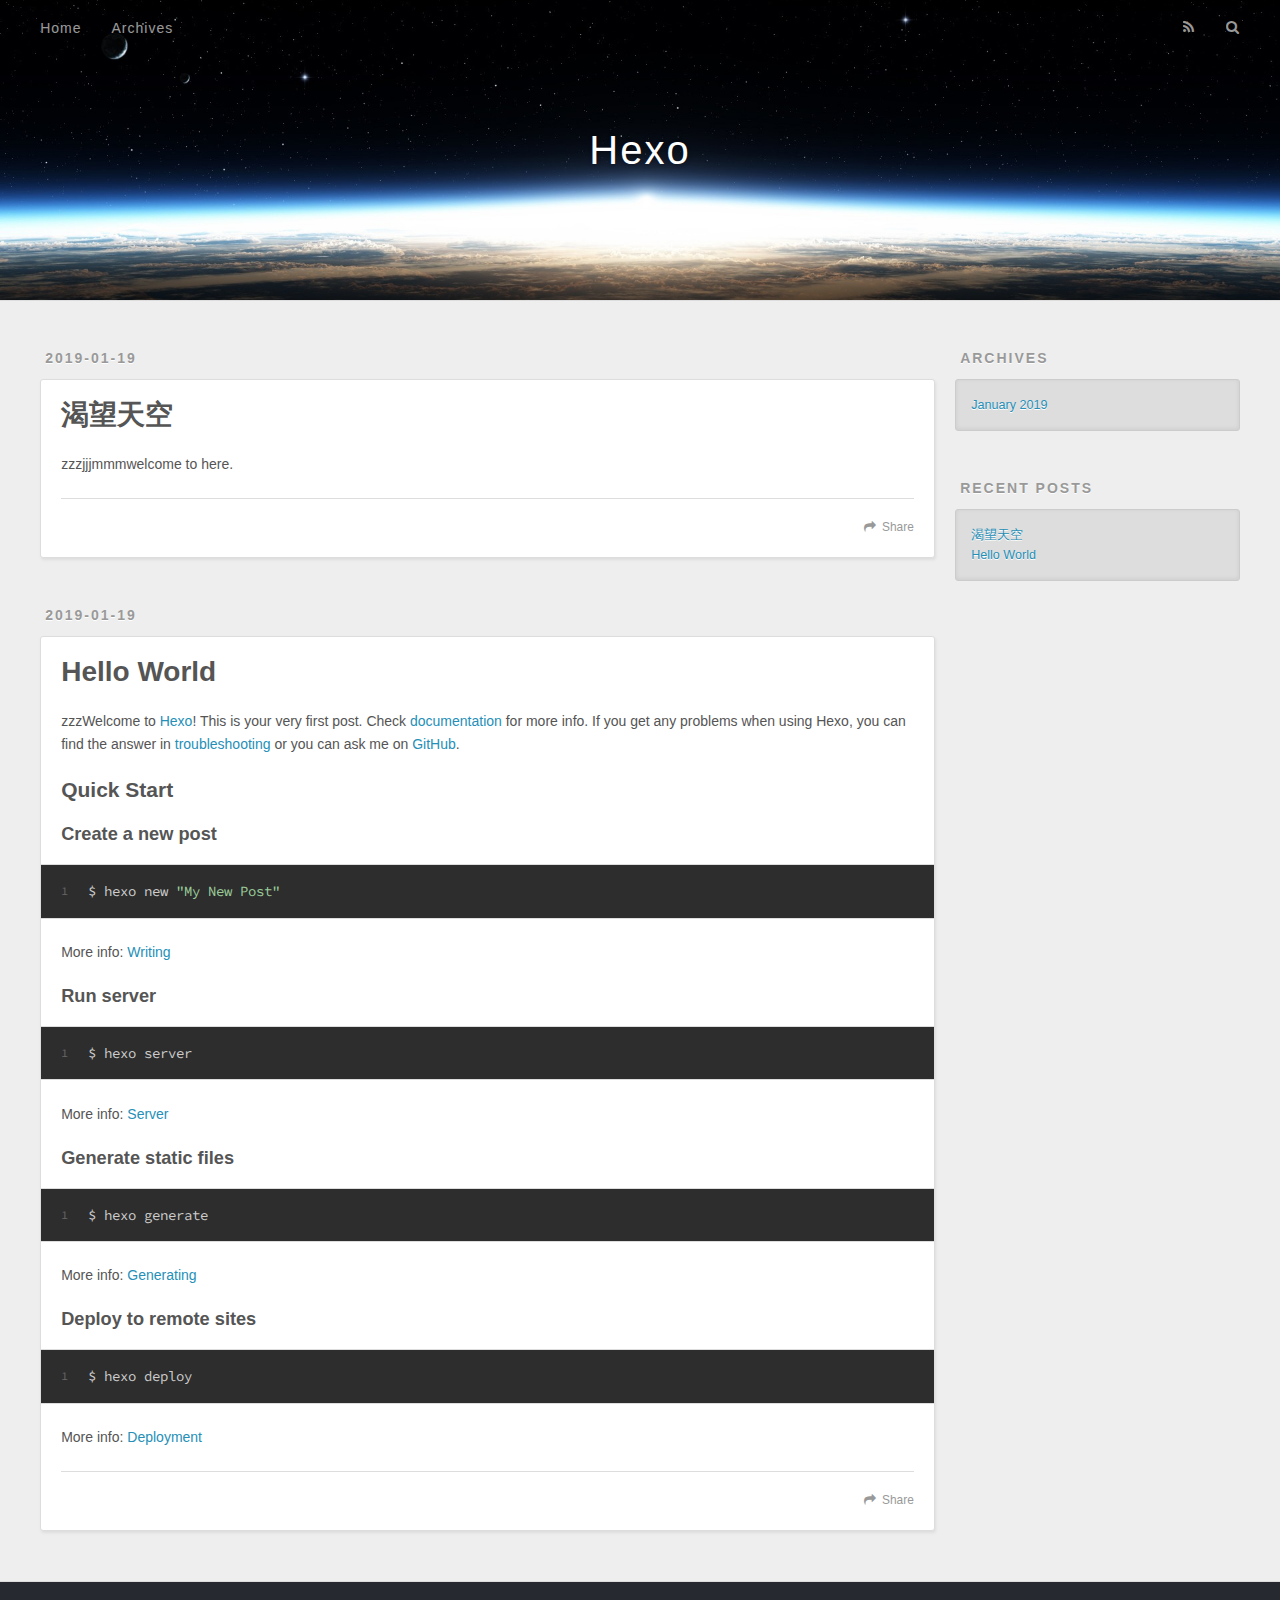
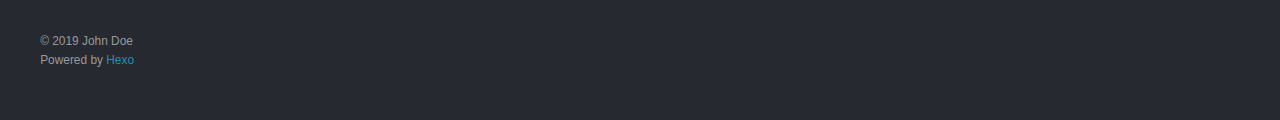
==== index.html @ ca17f0a2 "Site updated: 2019-01-19 22:22:26" ====
<!DOCTYPE html>
<html>
<head><meta name="generator" content="Hexo 3.8.0">
  <meta charset="utf-8">
  

  
  <title>Hexo</title>
  <meta name="viewport" content="width=device-width, initial-scale=1, maximum-scale=1">
  <meta property="og:type" content="website">
<meta property="og:title" content="Hexo">
<meta property="og:url" content="http://yoursite.com/index.html">
<meta property="og:site_name" content="Hexo">
<meta property="og:locale" content="default">
<meta name="twitter:card" content="summary">
<meta name="twitter:title" content="Hexo">
  
    <link rel="alternate" href="/atom.xml" title="Hexo" type="application/atom+xml">
  
  
    <link rel="icon" href="/favicon.png">
  
  
    <link href="//fonts.googleapis.com/css?family=Source+Code+Pro" rel="stylesheet" type="text/css">
  
  <link rel="stylesheet" href="/css/style.css">
</head>
</html>
<body>
  <div id="container">
    <div id="wrap">
      <header id="header">
  <div id="banner"></div>
  <div id="header-outer" class="outer">
    <div id="header-title" class="inner">
      <h1 id="logo-wrap">
        <a href="/" id="logo">Hexo</a>
      </h1>
      
    </div>
    <div id="header-inner" class="inner">
      <nav id="main-nav">
        <a id="main-nav-toggle" class="nav-icon"></a>
        
          <a class="main-nav-link" href="/">Home</a>
        
          <a class="main-nav-link" href="/archives">Archives</a>
        
      </nav>
      <nav id="sub-nav">
        
          <a id="nav-rss-link" class="nav-icon" href="/atom.xml" title="RSS Feed"></a>
        
        <a id="nav-search-btn" class="nav-icon" title="Search"></a>
      </nav>
      <div id="search-form-wrap">
        <form action="//google.com/search" method="get" accept-charset="UTF-8" class="search-form"><input type="search" name="q" class="search-form-input" placeholder="Search"><button type="submit" class="search-form-submit">&#xF002;</button><input type="hidden" name="sitesearch" value="http://yoursite.com"></form>
      </div>
    </div>
  </div>
</header>
      <div class="outer">
        <section id="main">
  
    <article id="post-渴望天空" class="article article-type-post" itemscope="" itemprop="blogPost">
  <div class="article-meta">
    <a href="/2019/01/19/渴望天空/" class="article-date">
  <time datetime="2019-01-19T14:16:10.000Z" itemprop="datePublished">2019-01-19</time>
</a>
    
  </div>
  <div class="article-inner">
    
    
      <header class="article-header">
        
  
    <h1 itemprop="name">
      <a class="article-title" href="/2019/01/19/渴望天空/">渴望天空</a>
    </h1>
  

      </header>
    
    <div class="article-entry" itemprop="articleBody">
      
        <p>zzzjjjmmmwelcome to here.</p>

      
    </div>
    <footer class="article-footer">
      <a data-url="http://yoursite.com/2019/01/19/渴望天空/" data-id="cjr3kb0qp00012sthf6tlkju7" class="article-share-link">Share</a>
      
      
    </footer>
  </div>
  
</article>


  
    <article id="post-hello-world" class="article article-type-post" itemscope="" itemprop="blogPost">
  <div class="article-meta">
    <a href="/2019/01/19/hello-world/" class="article-date">
  <time datetime="2019-01-19T13:23:47.823Z" itemprop="datePublished">2019-01-19</time>
</a>
    
  </div>
  <div class="article-inner">
    
    
      <header class="article-header">
        
  
    <h1 itemprop="name">
      <a class="article-title" href="/2019/01/19/hello-world/">Hello World</a>
    </h1>
  

      </header>
    
    <div class="article-entry" itemprop="articleBody">
      
        <p>zzzWelcome to <a href="https://hexo.io/" target="_blank" rel="noopener">Hexo</a>! This is your very first post. Check <a href="https://hexo.io/docs/" target="_blank" rel="noopener">documentation</a> for more info. If you get any problems when using Hexo, you can find the answer in <a href="https://hexo.io/docs/troubleshooting.html" target="_blank" rel="noopener">troubleshooting</a> or you can ask me on <a href="https://github.com/hexojs/hexo/issues" target="_blank" rel="noopener">GitHub</a>.</p>
<h2 id="Quick-Start"><a href="#Quick-Start" class="headerlink" title="Quick Start"></a>Quick Start</h2><h3 id="Create-a-new-post"><a href="#Create-a-new-post" class="headerlink" title="Create a new post"></a>Create a new post</h3><figure class="highlight bash"><table><tr><td class="gutter"><pre><span class="line">1</span><br></pre></td><td class="code"><pre><span class="line">$ hexo new <span class="string">"My New Post"</span></span><br></pre></td></tr></table></figure>
<p>More info: <a href="https://hexo.io/docs/writing.html" target="_blank" rel="noopener">Writing</a></p>
<h3 id="Run-server"><a href="#Run-server" class="headerlink" title="Run server"></a>Run server</h3><figure class="highlight bash"><table><tr><td class="gutter"><pre><span class="line">1</span><br></pre></td><td class="code"><pre><span class="line">$ hexo server</span><br></pre></td></tr></table></figure>
<p>More info: <a href="https://hexo.io/docs/server.html" target="_blank" rel="noopener">Server</a></p>
<h3 id="Generate-static-files"><a href="#Generate-static-files" class="headerlink" title="Generate static files"></a>Generate static files</h3><figure class="highlight bash"><table><tr><td class="gutter"><pre><span class="line">1</span><br></pre></td><td class="code"><pre><span class="line">$ hexo generate</span><br></pre></td></tr></table></figure>
<p>More info: <a href="https://hexo.io/docs/generating.html" target="_blank" rel="noopener">Generating</a></p>
<h3 id="Deploy-to-remote-sites"><a href="#Deploy-to-remote-sites" class="headerlink" title="Deploy to remote sites"></a>Deploy to remote sites</h3><figure class="highlight bash"><table><tr><td class="gutter"><pre><span class="line">1</span><br></pre></td><td class="code"><pre><span class="line">$ hexo deploy</span><br></pre></td></tr></table></figure>
<p>More info: <a href="https://hexo.io/docs/deployment.html" target="_blank" rel="noopener">Deployment</a></p>

      
    </div>
    <footer class="article-footer">
      <a data-url="http://yoursite.com/2019/01/19/hello-world/" data-id="cjr3kb0qi00002sthybx84xoj" class="article-share-link">Share</a>
      
      
    </footer>
  </div>
  
</article>


  


</section>
        
          <aside id="sidebar">
  
    

  
    

  
    
  
    
  <div class="widget-wrap">
    <h3 class="widget-title">Archives</h3>
    <div class="widget">
      <ul class="archive-list"><li class="archive-list-item"><a class="archive-list-link" href="/archives/2019/01/">January 2019</a></li></ul>
    </div>
  </div>


  
    
  <div class="widget-wrap">
    <h3 class="widget-title">Recent Posts</h3>
    <div class="widget">
      <ul>
        
          <li>
            <a href="/2019/01/19/渴望天空/">渴望天空</a>
          </li>
        
          <li>
            <a href="/2019/01/19/hello-world/">Hello World</a>
          </li>
        
      </ul>
    </div>
  </div>

  
</aside>
        
      </div>
      <footer id="footer">
  
  <div class="outer">
    <div id="footer-info" class="inner">
      &copy; 2019 John Doe<br>
      Powered by <a href="http://hexo.io/" target="_blank">Hexo</a>
    </div>
  </div>
</footer>
    </div>
    <nav id="mobile-nav">
  
    <a href="/" class="mobile-nav-link">Home</a>
  
    <a href="/archives" class="mobile-nav-link">Archives</a>
  
</nav>
    

<script src="//ajax.googleapis.com/ajax/libs/jquery/2.0.3/jquery.min.js"></script>


  <link rel="stylesheet" href="/fancybox/jquery.fancybox.css">
  <script src="/fancybox/jquery.fancybox.pack.js"></script>


<script src="/js/script.js"></script>



  </div>
</body>
</html>
---- css/style.css ----
body {
  width: 100%;
}
body:before,
body:after {
  content: "";
  display: table;
}
body:after {
  clear: both;
}
html,
body,
div,
span,
applet,
object,
iframe,
h1,
h2,
h3,
h4,
h5,
h6,
p,
blockquote,
pre,
a,
abbr,
acronym,
address,
big,
cite,
code,
del,
dfn,
em,
img,
ins,
kbd,
q,
s,
samp,
small,
strike,
strong,
sub,
sup,
tt,
var,
dl,
dt,
dd,
ol,
ul,
li,
fieldset,
form,
label,
legend,
table,
caption,
tbody,
tfoot,
thead,
tr,
th,
td {
  margin: 0;
  padding: 0;
  border: 0;
  outline: 0;
  font-weight: inherit;
  font-style: inherit;
  font-family: inherit;
  font-size: 100%;
  vertical-align: baseline;
}
body {
  line-height: 1;
  color: #000;
  background: #fff;
}
ol,
ul {
  list-style: none;
}
table {
  border-collapse: separate;
  border-spacing: 0;
  vertical-align: middle;
}
caption,
th,
td {
  text-align: left;
  font-weight: normal;
  vertical-align: middle;
}
a img {
  border: none;
}
input,
button {
  margin: 0;
  padding: 0;
}
input::-moz-focus-inner,
button::-moz-focus-inner {
  border: 0;
  padding: 0;
}
@font-face {
  font-family: FontAwesome;
  font-style: normal;
  font-weight: normal;
  src: url("fonts/fontawesome-webfont.eot?v=#4.0.3");
  src: url("fonts/fontawesome-webfont.eot?#iefix&v=#4.0.3") format("embedded-opentype"), url("fonts/fontawesome-webfont.woff?v=#4.0.3") format("woff"), url("fonts/fontawesome-webfont.ttf?v=#4.0.3") format("truetype"), url("fonts/fontawesome-webfont.svg#fontawesomeregular?v=#4.0.3") format("svg");
}
html,
body,
#container {
  height: 100%;
}
body {
  background: #eee;
  font: 14px -apple-system, BlinkMacSystemFont, "Segoe UI", "Roboto", "Oxygen", "Ubuntu", "Cantarell", "Fira Sans", "Droid Sans", "Helvetica Neue", sans-serif;
  -webkit-text-size-adjust: 100%;
}
.outer {
  max-width: 1220px;
  margin: 0 auto;
  padding: 0 20px;
}
.outer:before,
.outer:after {
  content: "";
  display: table;
}
.outer:after {
  clear: both;
}
.inner {
  display: inline;
  float: left;
  width: 98.33333333333333%;
  margin: 0 0.833333333333333%;
}
.left,
.alignleft {
  float: left;
}
.right,
.alignright {
  float: right;
}
.clear {
  clear: both;
}
#container {
  position: relative;
}
.mobile-nav-on {
  overflow: hidden;
}
#wrap {
  height: 100%;
  width: 100%;
  position: absolute;
  top: 0;
  left: 0;
  -webkit-transition: 0.2s ease-out;
  -moz-transition: 0.2s ease-out;
  -ms-transition: 0.2s ease-out;
  transition: 0.2s ease-out;
  z-index: 1;
  background: #eee;
}
.mobile-nav-on #wrap {
  left: 280px;
}
@media screen and (min-width: 768px) {
  #main {
    display: inline;
    float: left;
    width: 73.33333333333333%;
    margin: 0 0.833333333333333%;
  }
}
.article-date,
.article-category-link,
.archive-year,
.widget-title {
  text-decoration: none;
  text-transform: uppercase;
  letter-spacing: 2px;
  color: #999;
  margin-bottom: 1em;
  margin-left: 5px;
  line-height: 1em;
  text-shadow: 0 1px #fff;
  font-weight: bold;
}
.article-inner,
.archive-article-inner {
  background: #fff;
  -webkit-box-shadow: 1px 2px 3px #ddd;
  box-shadow: 1px 2px 3px #ddd;
  border: 1px solid #ddd;
  border-radius: 3px;
}
.article-entry h1,
.widget h1 {
  font-size: 2em;
}
.article-entry h2,
.widget h2 {
  font-size: 1.5em;
}
.article-entry h3,
.widget h3 {
  font-size: 1.3em;
}
.article-entry h4,
.widget h4 {
  font-size: 1.2em;
}
.article-entry h5,
.widget h5 {
  font-size: 1em;
}
.article-entry h6,
.widget h6 {
  font-size: 1em;
  color: #999;
}
.article-entry hr,
.widget hr {
  border: 1px dashed #ddd;
}
.article-entry strong,
.widget strong {
  font-weight: bold;
}
.article-entry em,
.widget em,
.article-entry cite,
.widget cite {
  font-style: italic;
}
.article-entry sup,
.widget sup,
.article-entry sub,
.widget sub {
  font-size: 0.75em;
  line-height: 0;
  position: relative;
  vertical-align: baseline;
}
.article-entry sup,
.widget sup {
  top: -0.5em;
}
.article-entry sub,
.widget sub {
  bottom: -0.2em;
}
.article-entry small,
.widget small {
  font-size: 0.85em;
}
.article-entry acronym,
.widget acronym,
.article-entry abbr,
.widget abbr {
  border-bottom: 1px dotted;
}
.article-entry ul,
.widget ul,
.article-entry ol,
.widget ol,
.article-entry dl,
.widget dl {
  margin: 0 20px;
  line-height: 1.6em;
}
.article-entry ul ul,
.widget ul ul,
.article-entry ol ul,
.widget ol ul,
.article-entry ul ol,
.widget ul ol,
.article-entry ol ol,
.widget ol ol {
  margin-top: 0;
  margin-bottom: 0;
}
.article-entry ul,
.widget ul {
  list-style: disc;
}
.article-entry ol,
.widget ol {
  list-style: decimal;
}
.article-entry dt,
.widget dt {
  font-weight: bold;
}
#header {
  height: 300px;
  position: relative;
  border-bottom: 1px solid #ddd;
}
#header:before,
#header:after {
  content: "";
  position: absolute;
  left: 0;
  right: 0;
  height: 40px;
}
#header:before {
  top: 0;
  background: -webkit-linear-gradient(rgba(0,0,0,0.2), transparent);
  background: -moz-linear-gradient(rgba(0,0,0,0.2), transparent);
  background: -ms-linear-gradient(rgba(0,0,0,0.2), transparent);
  background: linear-gradient(rgba(0,0,0,0.2), transparent);
}
#header:after {
  bottom: 0;
  background: -webkit-linear-gradient(transparent, rgba(0,0,0,0.2));
  background: -moz-linear-gradient(transparent, rgba(0,0,0,0.2));
  background: -ms-linear-gradient(transparent, rgba(0,0,0,0.2));
  background: linear-gradient(transparent, rgba(0,0,0,0.2));
}
#header-outer {
  height: 100%;
  position: relative;
}
#header-inner {
  position: relative;
  overflow: hidden;
}
#banner {
  position: absolute;
  top: 0;
  left: 0;
  width: 100%;
  height: 100%;
  background: url("images/banner.jpg") center #000;
  -webkit-background-size: cover;
  -moz-background-size: cover;
  background-size: cover;
  z-index: -1;
}
#header-title {
  text-align: center;
  height: 40px;
  position: absolute;
  top: 50%;
  left: 0;
  margin-top: -20px;
}
#logo,
#subtitle {
  text-decoration: none;
  color: #fff;
  font-weight: 300;
  text-shadow: 0 1px 4px rgba(0,0,0,0.3);
}
#logo {
  font-size: 40px;
  line-height: 40px;
  letter-spacing: 2px;
}
#subtitle {
  font-size: 16px;
  line-height: 16px;
  letter-spacing: 1px;
}
#subtitle-wrap {
  margin-top: 16px;
}
#main-nav {
  float: left;
  margin-left: -15px;
}
.nav-icon,
.main-nav-link {
  float: left;
  color: #fff;
  opacity: 0.6;
  text-decoration: none;
  text-shadow: 0 1px rgba(0,0,0,0.2);
  -webkit-transition: opacity 0.2s;
  -moz-transition: opacity 0.2s;
  -ms-transition: opacity 0.2s;
  transition: opacity 0.2s;
  display: block;
  padding: 20px 15px;
}
.nav-icon:hover,
.main-nav-link:hover {
  opacity: 1;
}
.nav-icon {
  font-family: FontAwesome;
  text-align: center;
  font-size: 14px;
  width: 14px;
  height: 14px;
  padding: 20px 15px;
  position: relative;
  cursor: pointer;
}
.main-nav-link {
  font-weight: 300;
  letter-spacing: 1px;
}
@media screen and (max-width: 479px) {
  .main-nav-link {
    display: none;
  }
}
#main-nav-toggle {
  display: none;
}
#main-nav-toggle:before {
  content: "\f0c9";
}
@media screen and (max-width: 479px) {
  #main-nav-toggle {
    display: block;
  }
}
#sub-nav {
  float: right;
  margin-right: -15px;
}
#nav-rss-link:before {
  content: "\f09e";
}
#nav-search-btn:before {
  content: "\f002";
}
#search-form-wrap {
  position: absolute;
  top: 15px;
  width: 150px;
  height: 30px;
  right: -150px;
  opacity: 0;
  -webkit-transition: 0.2s ease-out;
  -moz-transition: 0.2s ease-out;
  -ms-transition: 0.2s ease-out;
  transition: 0.2s ease-out;
}
#search-form-wrap.on {
  opacity: 1;
  right: 0;
}
@media screen and (max-width: 479px) {
  #search-form-wrap {
    width: 100%;
    right: -100%;
  }
}
.search-form {
  position: absolute;
  top: 0;
  left: 0;
  right: 0;
  background: #fff;
  padding: 5px 15px;
  border-radius: 15px;
  -webkit-box-shadow: 0 0 10px rgba(0,0,0,0.3);
  box-shadow: 0 0 10px rgba(0,0,0,0.3);
}
.search-form-input {
  border: none;
  background: none;
  color: #555;
  width: 100%;
  font: 13px -apple-system, BlinkMacSystemFont, "Segoe UI", "Roboto", "Oxygen", "Ubuntu", "Cantarell", "Fira Sans", "Droid Sans", "Helvetica Neue", sans-serif;
  outline: none;
}
.search-form-input::-webkit-search-results-decoration,
.search-form-input::-webkit-search-cancel-button {
  -webkit-appearance: none;
}
.search-form-submit {
  position: absolute;
  top: 50%;
  right: 10px;
  margin-top: -7px;
  font: 13px FontAwesome;
  border: none;
  background: none;
  color: #bbb;
  cursor: pointer;
}
.search-form-submit:hover,
.search-form-submit:focus {
  color: #777;
}
.article {
  margin: 50px 0;
}
.article-inner {
  overflow: hidden;
}
.article-meta:before,
.article-meta:after {
  content: "";
  display: table;
}
.article-meta:after {
  clear: both;
}
.article-date {
  float: left;
}
.article-category {
  float: left;
  line-height: 1em;
  color: #ccc;
  text-shadow: 0 1px #fff;
  margin-left: 8px;
}
.article-category:before {
  content: "\2022";
}
.article-category-link {
  margin: 0 12px 1em;
}
.article-header {
  padding: 20px 20px 0;
}
.article-title {
  text-decoration: none;
  font-size: 2em;
  font-weight: bold;
  color: #555;
  line-height: 1.1em;
  -webkit-transition: color 0.2s;
  -moz-transition: color 0.2s;
  -ms-transition: color 0.2s;
  transition: color 0.2s;
}
a.article-title:hover {
  color: #258fb8;
}
.article-entry {
  color: #555;
  padding: 0 20px;
}
.article-entry:before,
.article-entry:after {
  content: "";
  display: table;
}
.article-entry:after {
  clear: both;
}
.article-entry p,
.article-entry table {
  line-height: 1.6em;
  margin: 1.6em 0;
}
.article-entry h1,
.article-entry h2,
.article-entry h3,
.article-entry h4,
.article-entry h5,
.article-entry h6 {
  font-weight: bold;
}
.article-entry h1,
.article-entry h2,
.article-entry h3,
.article-entry h4,
.article-entry h5,
.article-entry h6 {
  line-height: 1.1em;
  margin: 1.1em 0;
}
.article-entry a {
  color: #258fb8;
  text-decoration: none;
}
.article-entry a:hover {
  text-decoration: underline;
}
.article-entry ul,
.article-entry ol,
.article-entry dl {
  margin-top: 1.6em;
  margin-bottom: 1.6em;
}
.article-entry img,
.article-entry video {
  max-width: 100%;
  height: auto;
  display: block;
  margin: auto;
}
.article-entry iframe {
  border: none;
}
.article-entry table {
  width: 100%;
  border-collapse: collapse;
  border-spacing: 0;
}
.article-entry th {
  font-weight: bold;
  border-bottom: 3px solid #ddd;
  padding-bottom: 0.5em;
}
.article-entry td {
  border-bottom: 1px solid #ddd;
  padding: 10px 0;
}
.article-entry blockquote {
  font-family: Georgia, "Times New Roman", serif;
  font-size: 1.4em;
  margin: 1.6em 20px;
  text-align: center;
}
.article-entry blockquote footer {
  font-size: 14px;
  margin: 1.6em 0;
  font-family: -apple-system, BlinkMacSystemFont, "Segoe UI", "Roboto", "Oxygen", "Ubuntu", "Cantarell", "Fira Sans", "Droid Sans", "Helvetica Neue", sans-serif;
}
.article-entry blockquote footer cite:before {
  content: "—";
  padding: 0 0.5em;
}
.article-entry .pullquote {
  text-align: left;
  width: 45%;
  margin: 0;
}
.article-entry .pullquote.left {
  margin-left: 0.5em;
  margin-right: 1em;
}
.article-entry .pullquote.right {
  margin-right: 0.5em;
  margin-left: 1em;
}
.article-entry .caption {
  color: #999;
  display: block;
  font-size: 0.9em;
  margin-top: 0.5em;
  position: relative;
  text-align: center;
}
.article-entry .video-container {
  position: relative;
  padding-top: 56.25%;
  height: 0;
  overflow: hidden;
}
.article-entry .video-container iframe,
.article-entry .video-container object,
.article-entry .video-container embed {
  position: absolute;
  top: 0;
  left: 0;
  width: 100%;
  height: 100%;
  margin-top: 0;
}
.article-more-link a {
  display: inline-block;
  line-height: 1em;
  padding: 6px 15px;
  border-radius: 15px;
  background: #eee;
  color: #999;
  text-shadow: 0 1px #fff;
  text-decoration: none;
}
.article-more-link a:hover {
  background: #258fb8;
  color: #fff;
  text-decoration: none;
  text-shadow: 0 1px #1e7293;
}
.article-footer {
  font-size: 0.85em;
  line-height: 1.6em;
  border-top: 1px solid #ddd;
  padding-top: 1.6em;
  margin: 0 20px 20px;
}
.article-footer:before,
.article-footer:after {
  content: "";
  display: table;
}
.article-footer:after {
  clear: both;
}
.article-footer a {
  color: #999;
  text-decoration: none;
}
.article-footer a:hover {
  color: #555;
}
.article-tag-list-item {
  float: left;
  margin-right: 10px;
}
.article-tag-list-link:before {
  content: "#";
}
.article-comment-link {
  float: right;
}
.article-comment-link:before {
  content: "\f075";
  font-family: FontAwesome;
  padding-right: 8px;
}
.article-share-link {
  cursor: pointer;
  float: right;
  margin-left: 20px;
}
.article-share-link:before {
  content: "\f064";
  font-family: FontAwesome;
  padding-right: 6px;
}
#article-nav {
  position: relative;
}
#article-nav:before,
#article-nav:after {
  content: "";
  display: table;
}
#article-nav:after {
  clear: both;
}
@media screen and (min-width: 768px) {
  #article-nav {
    margin: 50px 0;
  }
  #article-nav:before {
    width: 8px;
    height: 8px;
    position: absolute;
    top: 50%;
    left: 50%;
    margin-top: -4px;
    margin-left: -4px;
    content: "";
    border-radius: 50%;
    background: #ddd;
    -webkit-box-shadow: 0 1px 2px #fff;
    box-shadow: 0 1px 2px #fff;
  }
}
.article-nav-link-wrap {
  text-decoration: none;
  text-shadow: 0 1px #fff;
  color: #999;
  -webkit-box-sizing: border-box;
  -moz-box-sizing: border-box;
  box-sizing: border-box;
  margin-top: 50px;
  text-align: center;
  display: block;
}
.article-nav-link-wrap:hover {
  color: #555;
}
@media screen and (min-width: 768px) {
  .article-nav-link-wrap {
    width: 50%;
    margin-top: 0;
  }
}
@media screen and (min-width: 768px) {
  #article-nav-newer {
    float: left;
    text-align: right;
    padding-right: 20px;
  }
}
@media screen and (min-width: 768px) {
  #article-nav-older {
    float: right;
    text-align: left;
    padding-left: 20px;
  }
}
.article-nav-caption {
  text-transform: uppercase;
  letter-spacing: 2px;
  color: #ddd;
  line-height: 1em;
  font-weight: bold;
}
#article-nav-newer .article-nav-caption {
  margin-right: -2px;
}
.article-nav-title {
  font-size: 0.85em;
  line-height: 1.6em;
  margin-top: 0.5em;
}
.article-share-box {
  position: absolute;
  display: none;
  background: #fff;
  -webkit-box-shadow: 1px 2px 10px rgba(0,0,0,0.2);
  box-shadow: 1px 2px 10px rgba(0,0,0,0.2);
  border-radius: 3px;
  margin-left: -145px;
  overflow: hidden;
  z-index: 1;
}
.article-share-box.on {
  display: block;
}
.article-share-input {
  width: 100%;
  background: none;
  -webkit-box-sizing: border-box;
  -moz-box-sizing: border-box;
  box-sizing: border-box;
  font: 14px -apple-system, BlinkMacSystemFont, "Segoe UI", "Roboto", "Oxygen", "Ubuntu", "Cantarell", "Fira Sans", "Droid Sans", "Helvetica Neue", sans-serif;
  padding: 0 15px;
  color: #555;
  outline: none;
  border: 1px solid #ddd;
  border-radius: 3px 3px 0 0;
  height: 36px;
  line-height: 36px;
}
.article-share-links {
  background: #eee;
}
.article-share-links:before,
.article-share-links:after {
  content: "";
  display: table;
}
.article-share-links:after {
  clear: both;
}
.article-share-twitter,
.article-share-facebook,
.article-share-pinterest,
.article-share-google {
  width: 50px;
  height: 36px;
  display: block;
  float: left;
  position: relative;
  color: #999;
  text-shadow: 0 1px #fff;
}
.article-share-twitter:before,
.article-share-facebook:before,
.article-share-pinterest:before,
.article-share-google:before {
  font-size: 20px;
  font-family: FontAwesome;
  width: 20px;
  height: 20px;
  position: absolute;
  top: 50%;
  left: 50%;
  margin-top: -10px;
  margin-left: -10px;
  text-align: center;
}
.article-share-twitter:hover,
.article-share-facebook:hover,
.article-share-pinterest:hover,
.article-share-google:hover {
  color: #fff;
}
.article-share-twitter:before {
  content: "\f099";
}
.article-share-twitter:hover {
  background: #00aced;
  text-shadow: 0 1px #008abe;
}
.article-share-facebook:before {
  content: "\f09a";
}
.article-share-facebook:hover {
  background: #3b5998;
  text-shadow: 0 1px #2f477a;
}
.article-share-pinterest:before {
  content: "\f0d2";
}
.article-share-pinterest:hover {
  background: #cb2027;
  text-shadow: 0 1px #a21a1f;
}
.article-share-google:before {
  content: "\f0d5";
}
.article-share-google:hover {
  background: #dd4b39;
  text-shadow: 0 1px #be3221;
}
.article-gallery {
  background: #000;
  position: relative;
}
.article-gallery-photos {
  position: relative;
  overflow: hidden;
}
.article-gallery-img {
  display: none;
  max-width: 100%;
}
.article-gallery-img:first-child {
  display: block;
}
.article-gallery-img.loaded {
  position: absolute;
  display: block;
}
.article-gallery-img img {
  display: block;
  max-width: 100%;
  margin: 0 auto;
}
#comments {
  background: #fff;
  -webkit-box-shadow: 1px 2px 3px #ddd;
  box-shadow: 1px 2px 3px #ddd;
  padding: 20px;
  border: 1px solid #ddd;
  border-radius: 3px;
  margin: 50px 0;
}
#comments a {
  color: #258fb8;
}
.archives-wrap {
  margin: 50px 0;
}
.archives:before,
.archives:after {
  content: "";
  display: table;
}
.archives:after {
  clear: both;
}
.archive-year-wrap {
  margin-bottom: 1em;
}
.archives {
  -webkit-column-gap: 10px;
  -moz-column-gap: 10px;
  column-gap: 10px;
}
@media screen and (min-width: 480px) and (max-width: 767px) {
  .archives {
    -webkit-column-count: 2;
    -moz-column-count: 2;
    column-count: 2;
  }
}
@media screen and (min-width: 768px) {
  .archives {
    -webkit-column-count: 3;
    -moz-column-count: 3;
    column-count: 3;
  }
}
.archive-article {
  -webkit-column-break-inside: avoid;
  page-break-inside: avoid;
  overflow: hidden;
  break-inside: avoid-column;
}
.archive-article-inner {
  padding: 10px;
  margin-bottom: 15px;
}
.archive-article-title {
  text-decoration: none;
  font-weight: bold;
  color: #555;
  -webkit-transition: color 0.2s;
  -moz-transition: color 0.2s;
  -ms-transition: color 0.2s;
  transition: color 0.2s;
  line-height: 1.6em;
}
.archive-article-title:hover {
  color: #258fb8;
}
.archive-article-footer {
  margin-top: 1em;
}
.archive-article-date {
  color: #999;
  text-decoration: none;
  font-size: 0.85em;
  line-height: 1em;
  margin-bottom: 0.5em;
  display: block;
}
#page-nav {
  margin: 50px auto;
  background: #fff;
  -webkit-box-shadow: 1px 2px 3px #ddd;
  box-shadow: 1px 2px 3px #ddd;
  border: 1px solid #ddd;
  border-radius: 3px;
  text-align: center;
  color: #999;
  overflow: hidden;
}
#page-nav:before,
#page-nav:after {
  content: "";
  display: table;
}
#page-nav:after {
  clear: both;
}
#page-nav a,
#page-nav span {
  padding: 10px 20px;
  line-height: 1;
  height: 2ex;
}
#page-nav a {
  color: #999;
  text-decoration: none;
}
#page-nav a:hover {
  background: #999;
  color: #fff;
}
#page-nav .prev {
  float: left;
}
#page-nav .next {
  float: right;
}
#page-nav .page-number {
  display: inline-block;
}
@media screen and (max-width: 479px) {
  #page-nav .page-number {
    display: none;
  }
}
#page-nav .current {
  color: #555;
  font-weight: bold;
}
#page-nav .space {
  color: #ddd;
}
#footer {
  background: #262a30;
  padding: 50px 0;
  border-top: 1px solid #ddd;
  color: #999;
}
#footer a {
  color: #258fb8;
  text-decoration: none;
}
#footer a:hover {
  text-decoration: underline;
}
#footer-info {
  line-height: 1.6em;
  font-size: 0.85em;
}
.article-entry pre,
.article-entry .highlight {
  background: #2d2d2d;
  margin: 0 -20px;
  padding: 15px 20px;
  border-style: solid;
  border-color: #ddd;
  border-width: 1px 0;
  overflow: auto;
  color: #ccc;
  line-height: 22.400000000000002px;
}
.article-entry .highlight .gutter pre,
.article-entry .gist .gist-file .gist-data .line-numbers {
  color: #666;
  font-size: 0.85em;
}
.article-entry pre,
.article-entry code {
  font-family: "Source Code Pro", Consolas, Monaco, Menlo, Consolas, monospace;
}
.article-entry code {
  background: #eee;
  text-shadow: 0 1px #fff;
  padding: 0 0.3em;
}
.article-entry pre code {
  background: none;
  text-shadow: none;
  padding: 0;
}
.article-entry .highlight pre {
  border: none;
  margin: 0;
  padding: 0;
}
.article-entry .highlight table {
  margin: 0;
  width: auto;
}
.article-entry .highlight td {
  border: none;
  padding: 0;
}
.article-entry .highlight figcaption {
  font-size: 0.85em;
  color: #999;
  line-height: 1em;
  margin-bottom: 1em;
}
.article-entry .highlight figcaption:before,
.article-entry .highlight figcaption:after {
  content: "";
  display: table;
}
.article-entry .highlight figcaption:after {
  clear: both;
}
.article-entry .highlight figcaption a {
  float: right;
}
.article-entry .highlight .gutter pre {
  text-align: right;
  padding-right: 20px;
}
.article-entry .highlight .line {
  height: 22.400000000000002px;
}
.article-entry .highlight .line.marked {
  background: #515151;
}
.article-entry .gist {
  margin: 0 -20px;
  border-style: solid;
  border-color: #ddd;
  border-width: 1px 0;
  background: #2d2d2d;
  padding: 15px 20px 15px 0;
}
.article-entry .gist .gist-file {
  border: none;
  font-family: "Source Code Pro", Consolas, Monaco, Menlo, Consolas, monospace;
  margin: 0;
}
.article-entry .gist .gist-file .gist-data {
  background: none;
  border: none;
}
.article-entry .gist .gist-file .gist-data .line-numbers {
  background: none;
  border: none;
  padding: 0 20px 0 0;
}
.article-entry .gist .gist-file .gist-data .line-data {
  padding: 0 !important;
}
.article-entry .gist .gist-file .highlight {
  margin: 0;
  padding: 0;
  border: none;
}
.article-entry .gist .gist-file .gist-meta {
  background: #2d2d2d;
  color: #999;
  font: 0.85em -apple-system, BlinkMacSystemFont, "Segoe UI", "Roboto", "Oxygen", "Ubuntu", "Cantarell", "Fira Sans", "Droid Sans", "Helvetica Neue", sans-serif;
  text-shadow: 0 0;
  padding: 0;
  margin-top: 1em;
  margin-left: 20px;
}
.article-entry .gist .gist-file .gist-meta a {
  color: #258fb8;
  font-weight: normal;
}
.article-entry .gist .gist-file .gist-meta a:hover {
  text-decoration: underline;
}
pre .comment,
pre .title {
  color: #999;
}
pre .variable,
pre .attribute,
pre .tag,
pre .regexp,
pre .ruby .constant,
pre .xml .tag .title,
pre .xml .pi,
pre .xml .doctype,
pre .html .doctype,
pre .css .id,
pre .css .class,
pre .css .pseudo {
  color: #f2777a;
}
pre .number,
pre .preprocessor,
pre .built_in,
pre .literal,
pre .params,
pre .constant {
  color: #f99157;
}
pre .class,
pre .ruby .class .title,
pre .css .rules .attribute {
  color: #9c9;
}
pre .string,
pre .value,
pre .inheritance,
pre .header,
pre .ruby .symbol,
pre .xml .cdata {
  color: #9c9;
}
pre .css .hexcolor {
  color: #6cc;
}
pre .function,
pre .python .decorator,
pre .python .title,
pre .ruby .function .title,
pre .ruby .title .keyword,
pre .perl .sub,
pre .javascript .title,
pre .coffeescript .title {
  color: #69c;
}
pre .keyword,
pre .javascript .function {
  color: #c9c;
}
@media screen and (max-width: 479px) {
  #mobile-nav {
    position: absolute;
    top: 0;
    left: 0;
    width: 280px;
    height: 100%;
    background: #191919;
    border-right: 1px solid #fff;
  }
}
@media screen and (max-width: 479px) {
  .mobile-nav-link {
    display: block;
    color: #999;
    text-decoration: none;
    padding: 15px 20px;
    font-weight: bold;
  }
  .mobile-nav-link:hover {
    color: #fff;
  }
}
@media screen and (min-width: 768px) {
  #sidebar {
    display: inline;
    float: left;
    width: 23.333333333333332%;
    margin: 0 0.833333333333333%;
  }
}
.widget-wrap {
  margin: 50px 0;
}
.widget {
  color: #777;
  text-shadow: 0 1px #fff;
  background: #ddd;
  -webkit-box-shadow: 0 -1px 4px #ccc inset;
  box-shadow: 0 -1px 4px #ccc inset;
  border: 1px solid #ccc;
  padding: 15px;
  border-radius: 3px;
}
.widget a {
  color: #258fb8;
  text-decoration: none;
}
.widget a:hover {
  text-decoration: underline;
}
.widget ul ul,
.widget ol ul,
.widget dl ul,
.widget ul ol,
.widget ol ol,
.widget dl ol,
.widget ul dl,
.widget ol dl,
.widget dl dl {
  margin-left: 15px;
  list-style: disc;
}
.widget {
  line-height: 1.6em;
  word-wrap: break-word;
  font-size: 0.9em;
}
.widget ul,
.widget ol {
  list-style: none;
  margin: 0;
}
.widget ul ul,
.widget ol ul,
.widget ul ol,
.widget ol ol {
  margin: 0 20px;
}
.widget ul ul,
.widget ol ul {
  list-style: disc;
}
.widget ul ol,
.widget ol ol {
  list-style: decimal;
}
.category-list-count,
.tag-list-count,
.archive-list-count {
  padding-left: 5px;
  color: #999;
  font-size: 0.85em;
}
.category-list-count:before,
.tag-list-count:before,
.archive-list-count:before {
  content: "(";
}
.category-list-count:after,
.tag-list-count:after,
.archive-list-count:after {
  content: ")";
}
.tagcloud a {
  margin-right: 5px;
  display: inline-block;
}
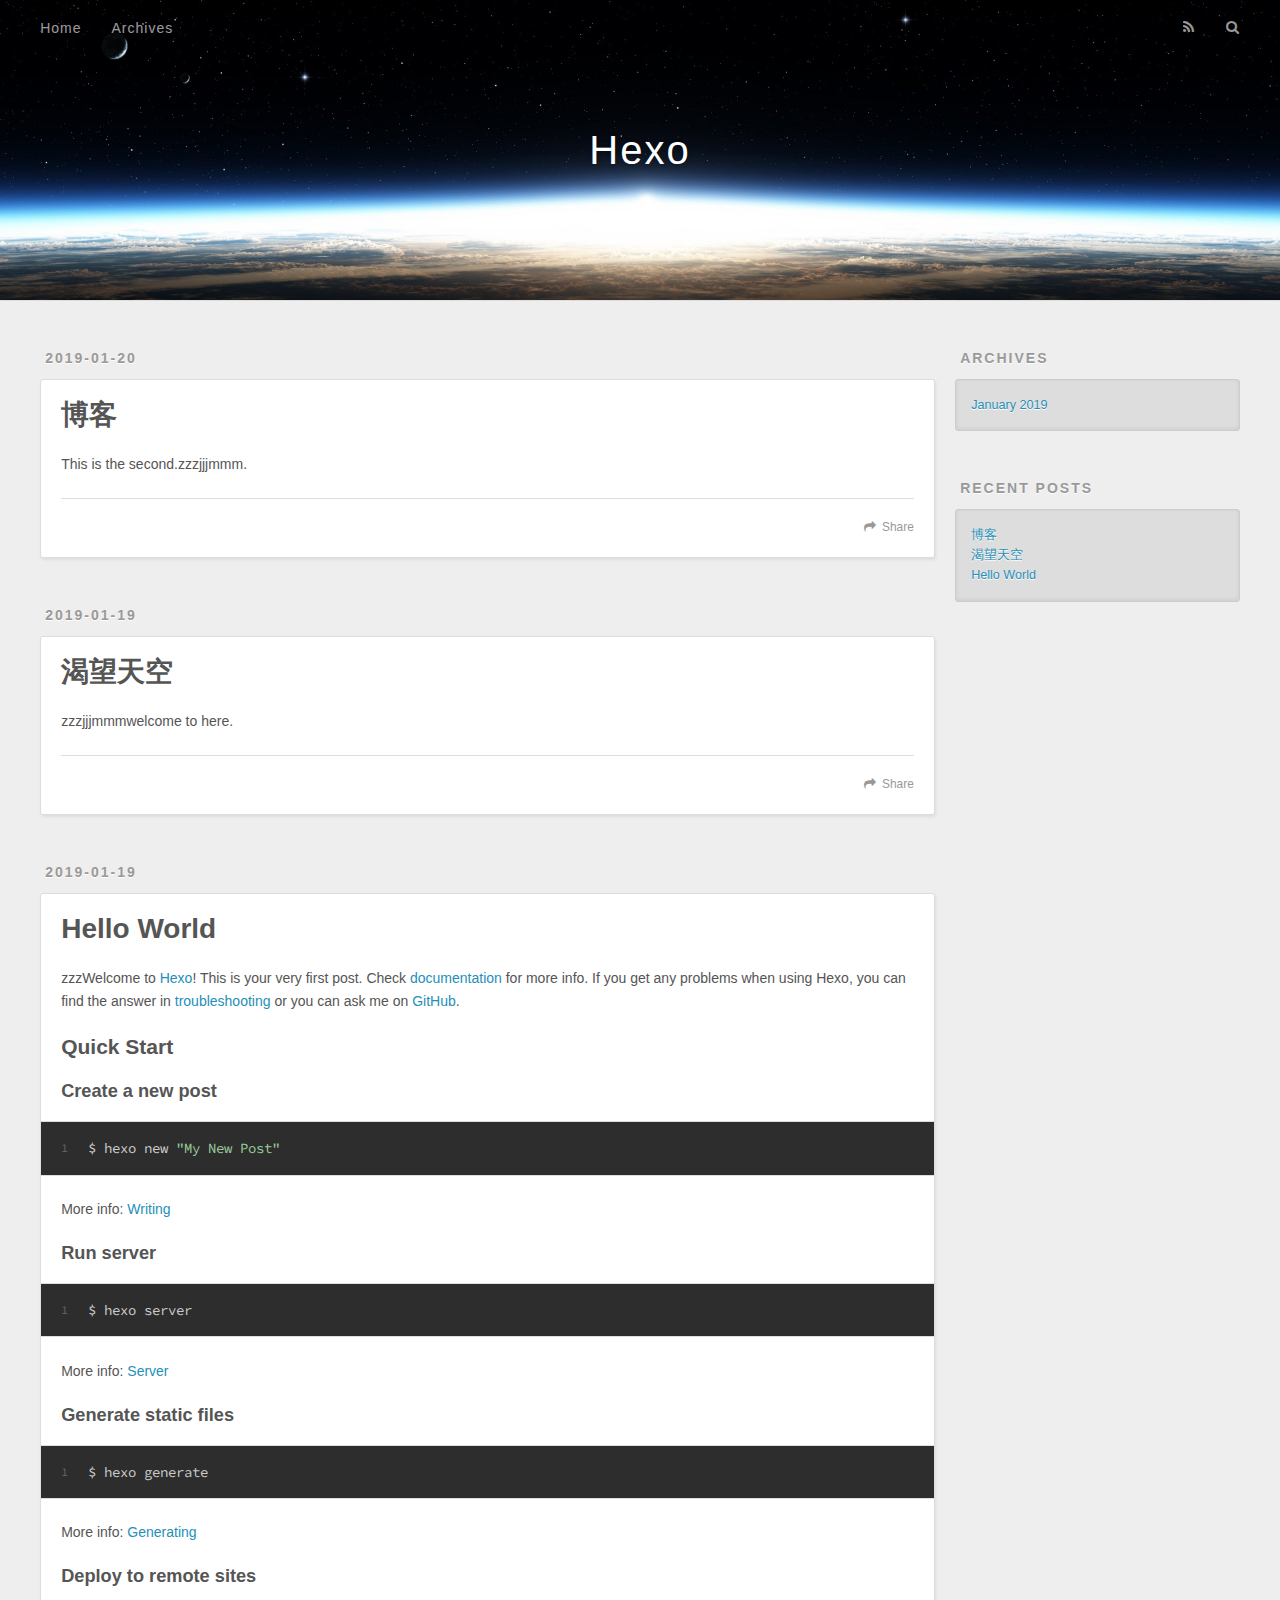
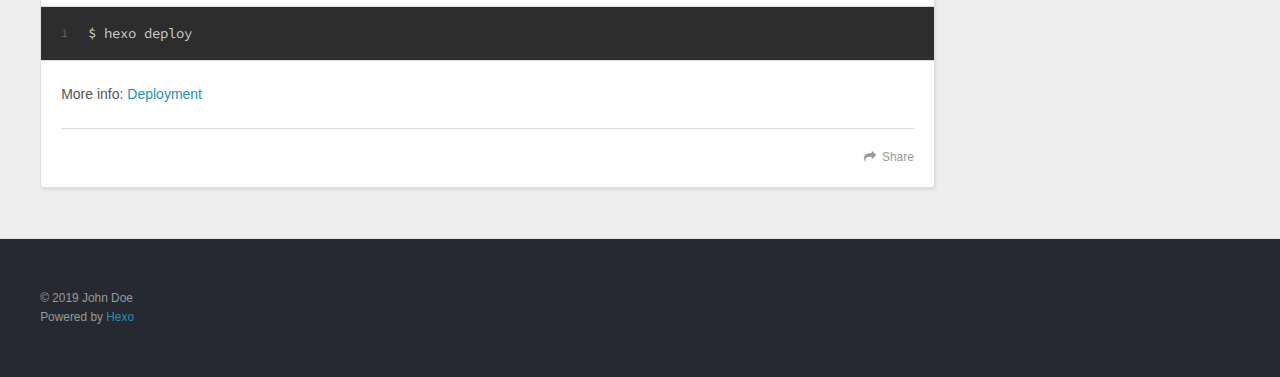
==== commit d57298c3: "Site updated: 2019-01-20 09:19:55" ====
--- a/index.html
+++ b/index.html
@@ -62,6 +62,43 @@
       <div class="outer">
         <section id="main">
   
+    <article id="post-博客" class="article article-type-post" itemscope="" itemprop="blogPost">
+  <div class="article-meta">
+    <a href="/2019/01/20/博客/" class="article-date">
+  <time datetime="2019-01-20T01:18:09.000Z" itemprop="datePublished">2019-01-20</time>
+</a>
+    
+  </div>
+  <div class="article-inner">
+    
+    
+      <header class="article-header">
+        
+  
+    <h1 itemprop="name">
+      <a class="article-title" href="/2019/01/20/博客/">博客</a>
+    </h1>
+  
+
+      </header>
+    
+    <div class="article-entry" itemprop="articleBody">
+      
+        <p>This is the second.zzzjjjmmm.</p>
+
+      
+    </div>
+    <footer class="article-footer">
+      <a data-url="http://yoursite.com/2019/01/20/博客/" data-id="cjr47sjhk0001h8th7o79op91" class="article-share-link">Share</a>
+      
+      
+    </footer>
+  </div>
+  
+</article>
+
+
+  
     <article id="post-渴望天空" class="article article-type-post" itemscope="" itemprop="blogPost">
   <div class="article-meta">
     <a href="/2019/01/19/渴望天空/" class="article-date">
@@ -89,7 +126,7 @@
       
     </div>
     <footer class="article-footer">
-      <a data-url="http://yoursite.com/2019/01/19/渴望天空/" data-id="cjr3kb0qp00012sthf6tlkju7" class="article-share-link">Share</a>
+      <a data-url="http://yoursite.com/2019/01/19/渴望天空/" data-id="cjr47sjhs0002h8tht3stdg8c" class="article-share-link">Share</a>
       
       
     </footer>
@@ -134,7 +171,7 @@
       
     </div>
     <footer class="article-footer">
-      <a data-url="http://yoursite.com/2019/01/19/hello-world/" data-id="cjr3kb0qi00002sthybx84xoj" class="article-share-link">Share</a>
+      <a data-url="http://yoursite.com/2019/01/19/hello-world/" data-id="cjr47sjhe0000h8thd3lnbg06" class="article-share-link">Share</a>
       
       
     </footer>
@@ -175,6 +212,10 @@
       <ul>
         
           <li>
+            <a href="/2019/01/20/博客/">博客</a>
+          </li>
+        
+          <li>
             <a href="/2019/01/19/渴望天空/">渴望天空</a>
           </li>
         
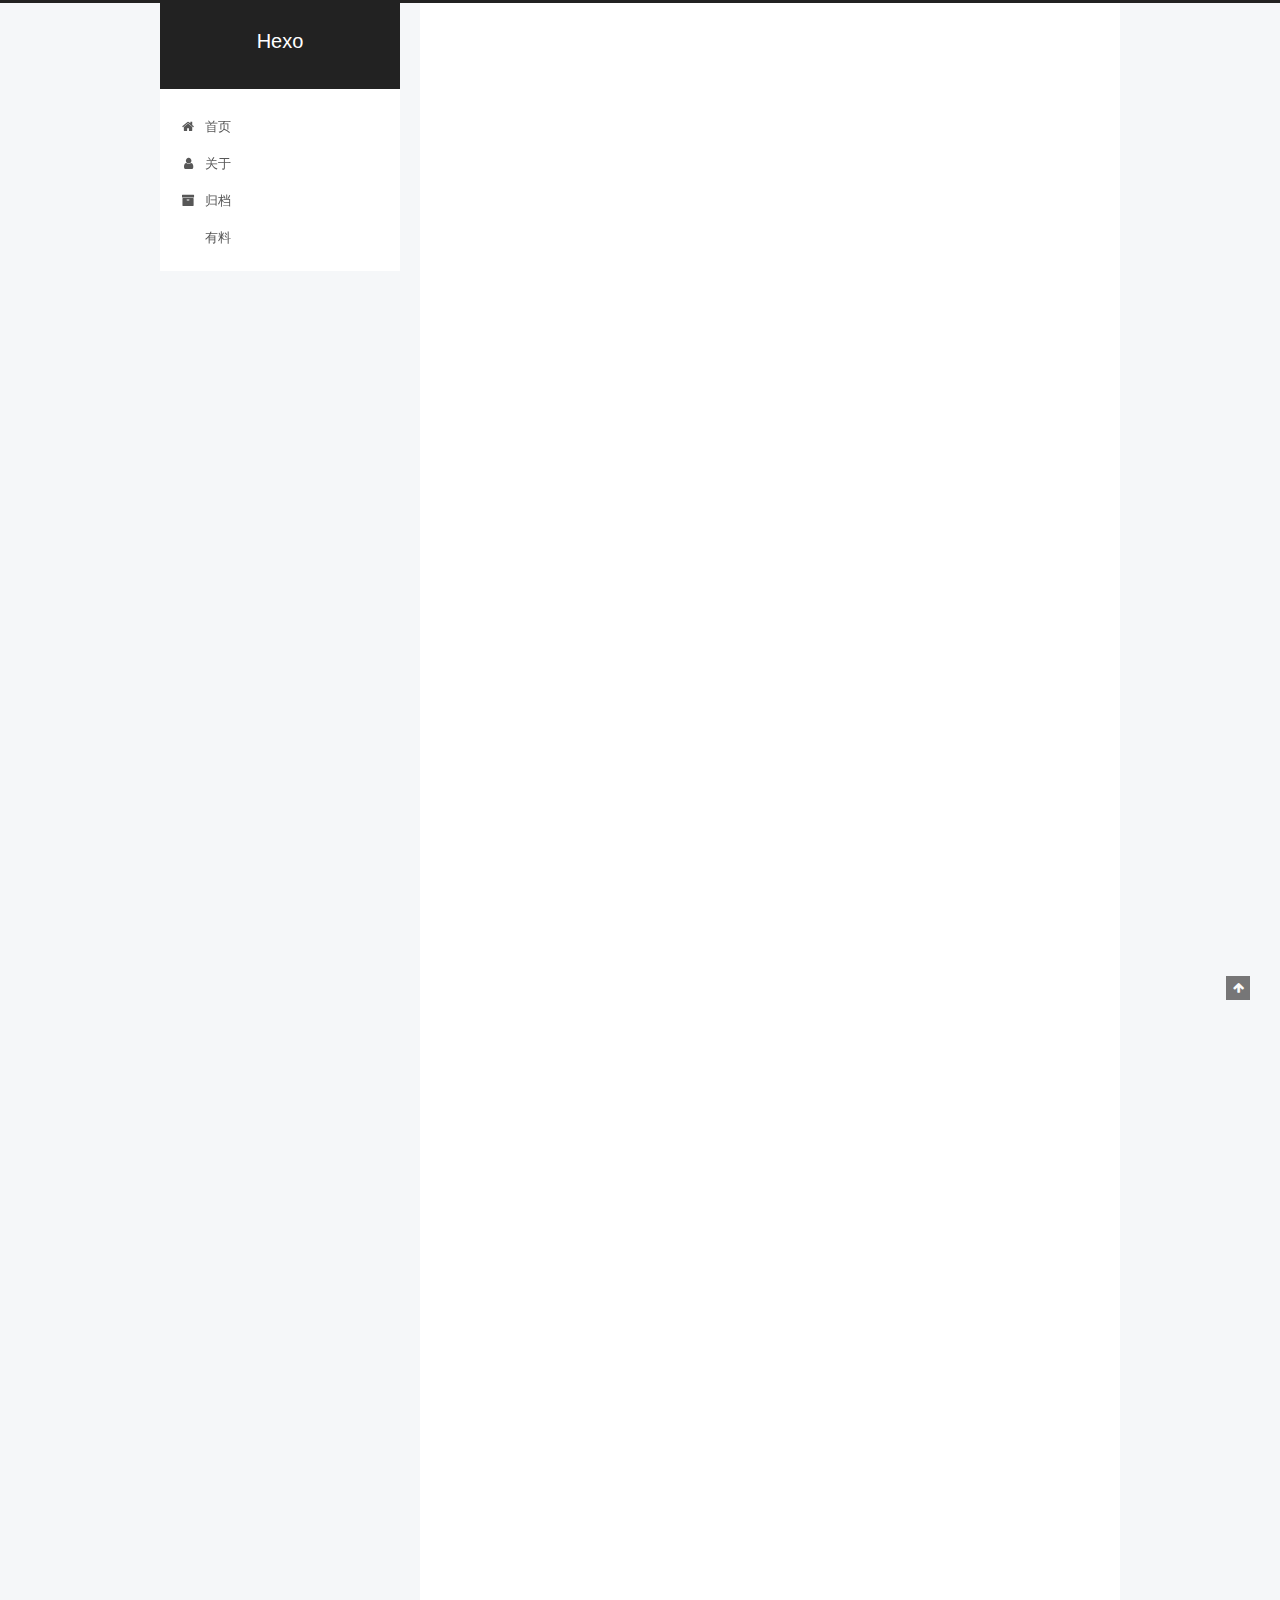
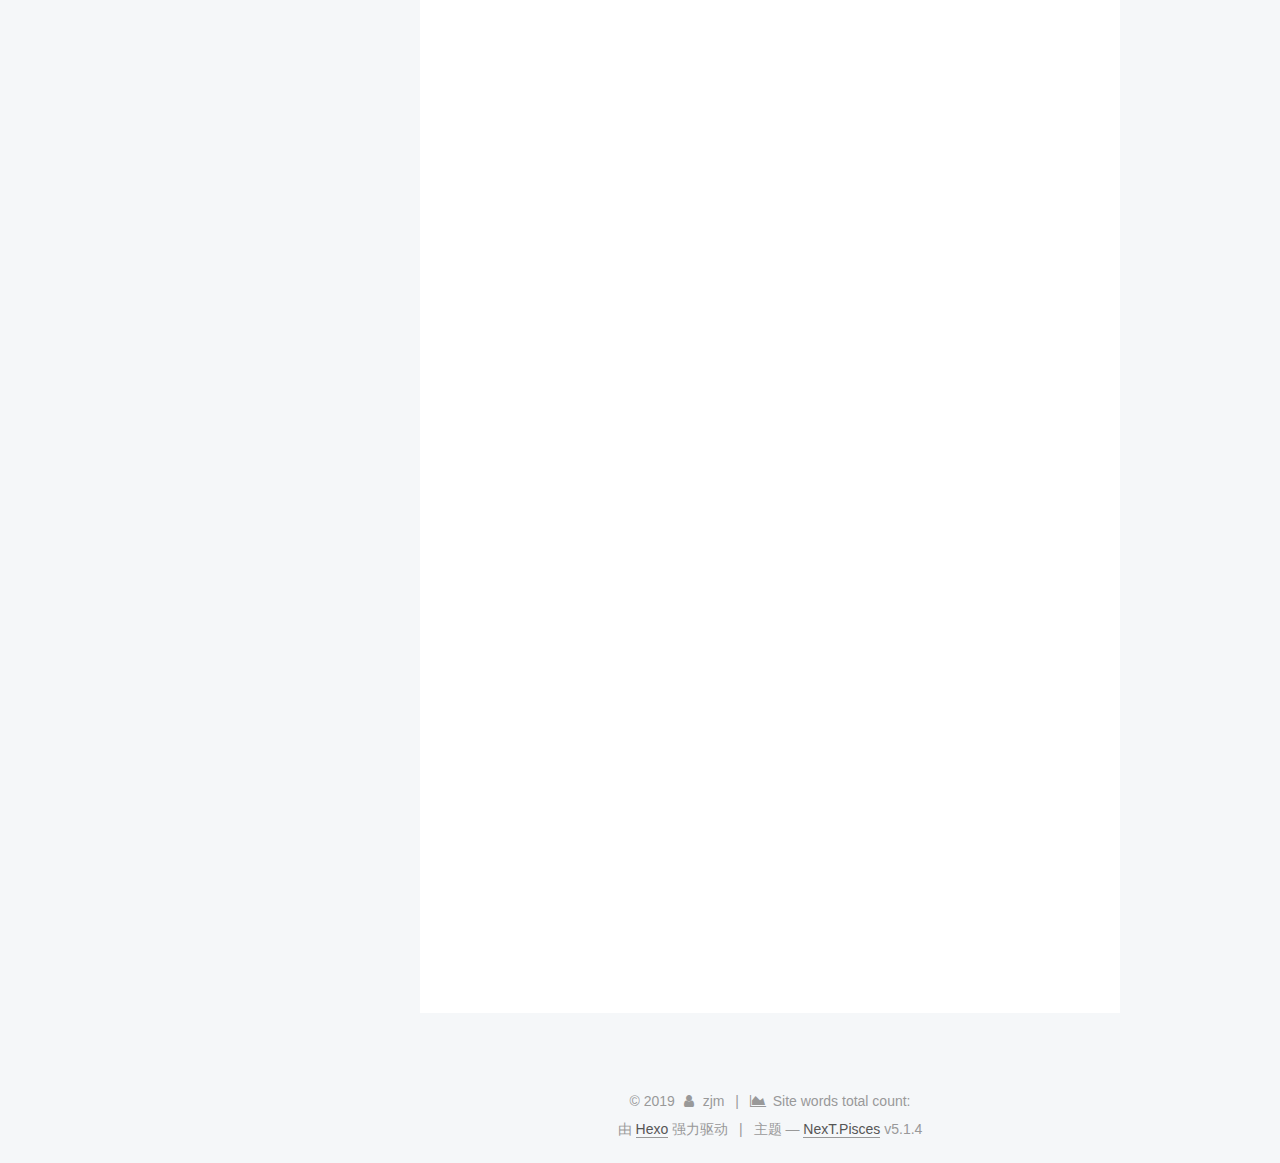
==== commit 5cc69f41: "Site updated: 2019-01-22 15:44:17" ====
--- a/index.html
+++ b/index.html
@@ -1,164 +1,667 @@
 <!DOCTYPE html>
-<html>
+
+
+
+  
+
+
+<html class="theme-next pisces use-motion" lang="zh-Hans">
 <head><meta name="generator" content="Hexo 3.8.0">
-  <meta charset="utf-8">
-  
-
-  
-  <title>Hexo</title>
-  <meta name="viewport" content="width=device-width, initial-scale=1, maximum-scale=1">
-  <meta property="og:type" content="website">
+  <meta charset="UTF-8">
+<meta http-equiv="X-UA-Compatible" content="IE=edge">
+<meta name="viewport" content="width=device-width, initial-scale=1, maximum-scale=1">
+<meta name="theme-color" content="#222">
+
+
+
+
+
+
+
+
+
+<meta http-equiv="Cache-Control" content="no-transform">
+<meta http-equiv="Cache-Control" content="no-siteapp">
+
+
+
+
+
+
+
+
+
+
+
+
+
+
+
+
+  
+  
+  <link href="/lib/fancybox/source/jquery.fancybox.css?v=2.1.5" rel="stylesheet" type="text/css">
+
+
+
+
+
+
+
+<link href="/lib/font-awesome/css/font-awesome.min.css?v=4.6.2" rel="stylesheet" type="text/css">
+
+<link href="/css/main.css?v=5.1.4" rel="stylesheet" type="text/css">
+
+
+  <link rel="apple-touch-icon" sizes="180x180" href="/images/apple-touch-icon-next.png?v=5.1.4">
+
+
+  <link rel="icon" type="image/png" sizes="32x32" href="/images/favicon-32x32-next.png?v=5.1.4">
+
+
+  <link rel="icon" type="image/png" sizes="16x16" href="/images/favicon-16x16-next.png?v=5.1.4">
+
+
+  <link rel="mask-icon" href="/images/logo.svg?v=5.1.4" color="#222">
+
+
+
+
+
+  <meta name="keywords" content="Hexo, NexT">
+
+
+
+
+
+
+
+
+
+
+<meta property="og:type" content="website">
 <meta property="og:title" content="Hexo">
 <meta property="og:url" content="http://yoursite.com/index.html">
 <meta property="og:site_name" content="Hexo">
-<meta property="og:locale" content="default">
+<meta property="og:locale" content="zh-Hans">
 <meta name="twitter:card" content="summary">
 <meta name="twitter:title" content="Hexo">
-  
-    <link rel="alternate" href="/atom.xml" title="Hexo" type="application/atom+xml">
-  
-  
-    <link rel="icon" href="/favicon.png">
-  
-  
-    <link href="//fonts.googleapis.com/css?family=Source+Code+Pro" rel="stylesheet" type="text/css">
-  
-  <link rel="stylesheet" href="/css/style.css">
+
+
+
+<script type="text/javascript" id="hexo.configurations">
+  var NexT = window.NexT || {};
+  var CONFIG = {
+    root: '/',
+    scheme: 'Pisces',
+    version: '5.1.4',
+    sidebar: {"position":"left","display":"post","offset":12,"b2t":false,"scrollpercent":false,"onmobile":false},
+    fancybox: true,
+    tabs: true,
+    motion: {"enable":true,"async":false,"transition":{"post_block":"fadeIn","post_header":"slideDownIn","post_body":"slideDownIn","coll_header":"slideLeftIn","sidebar":"slideUpIn"}},
+    duoshuo: {
+      userId: '0',
+      author: '博主'
+    },
+    algolia: {
+      applicationID: '',
+      apiKey: '',
+      indexName: '',
+      hits: {"per_page":10},
+      labels: {"input_placeholder":"Search for Posts","hits_empty":"We didn't find any results for the search: ${query}","hits_stats":"${hits} results found in ${time} ms"}
+    }
+  };
+</script>
+
+
+
+  <link rel="canonical" href="http://yoursite.com/">
+
+
+
+
+
+  <title>Hexo</title>
+  
+
+
+
+
+
+
+
+
 </head>
-</html>
-<body>
-  <div id="container">
-    <div id="wrap">
-      <header id="header">
-  <div id="banner"></div>
-  <div id="header-outer" class="outer">
-    <div id="header-title" class="inner">
-      <h1 id="logo-wrap">
-        <a href="/" id="logo">Hexo</a>
-      </h1>
-      
+<script type="text/javascript" src="/js/src/love.js"></script>
+<body itemscope="" itemtype="http://schema.org/WebPage" lang="zh-Hans">
+
+  
+  
+    
+  
+
+  <div class="container sidebar-position-left 
+  page-home">
+    <div class="headband"></div>
+
+    <header id="header" class="header" itemscope="" itemtype="http://schema.org/WPHeader">
+      <div class="header-inner"><div class="site-brand-wrapper">
+  <div class="site-meta ">
+    
+
+    <div class="custom-logo-site-title">
+      <a href="/" class="brand" rel="start">
+        <span class="logo-line-before"><i></i></span>
+        <span class="site-title">Hexo</span>
+        <span class="logo-line-after"><i></i></span>
+      </a>
     </div>
-    <div id="header-inner" class="inner">
-      <nav id="main-nav">
-        <a id="main-nav-toggle" class="nav-icon"></a>
-        
-          <a class="main-nav-link" href="/">Home</a>
-        
-          <a class="main-nav-link" href="/archives">Archives</a>
-        
-      </nav>
-      <nav id="sub-nav">
-        
-          <a id="nav-rss-link" class="nav-icon" href="/atom.xml" title="RSS Feed"></a>
-        
-        <a id="nav-search-btn" class="nav-icon" title="Search"></a>
-      </nav>
-      <div id="search-form-wrap">
-        <form action="//google.com/search" method="get" accept-charset="UTF-8" class="search-form"><input type="search" name="q" class="search-form-input" placeholder="Search"><button type="submit" class="search-form-submit">&#xF002;</button><input type="hidden" name="sitesearch" value="http://yoursite.com"></form>
-      </div>
+      
+        <p class="site-subtitle"></p>
+      
+  </div>
+
+  <div class="site-nav-toggle">
+    <button>
+      <span class="btn-bar"></span>
+      <span class="btn-bar"></span>
+      <span class="btn-bar"></span>
+    </button>
+  </div>
+</div>
+
+<nav class="site-nav">
+  
+
+  
+    <ul id="menu" class="menu">
+      
+        
+        <li class="menu-item menu-item-home">
+          <a href="/" rel="section">
+            
+              <i class="menu-item-icon fa fa-fw fa-home"></i> <br>
+            
+            首页
+          </a>
+        </li>
+      
+        
+        <li class="menu-item menu-item-about">
+          <a href="/about/" rel="section">
+            
+              <i class="menu-item-icon fa fa-fw fa-user"></i> <br>
+            
+            关于
+          </a>
+        </li>
+      
+        
+        <li class="menu-item menu-item-archives">
+          <a href="/archives/" rel="section">
+            
+              <i class="menu-item-icon fa fa-fw fa-archive"></i> <br>
+            
+            归档
+          </a>
+        </li>
+      
+        
+        <li class="menu-item menu-item-something">
+          <a href="/something/" rel="section">
+            
+              <i class="menu-item-icon fa fa-fw fa-something"></i> <br>
+            
+            有料
+          </a>
+        </li>
+      
+
+      
+    </ul>
+  
+
+  
+</nav>
+
+
+
+ </div>
+    </header>
+
+    <main id="main" class="main">
+      <div class="main-inner">
+        <div class="content-wrap">
+          <div id="content" class="content">
+            
+  <section id="posts" class="posts-expand">
+    
+      
+
+  
+
+  
+  
+  
+
+  <article class="post post-type-normal" itemscope="" itemtype="http://schema.org/Article">
+  
+  
+  
+  <div class="post-block">
+    <link itemprop="mainEntityOfPage" href="http://yoursite.com/2019/01/20/博客/">
+
+    <span hidden itemprop="author" itemscope="" itemtype="http://schema.org/Person">
+      <meta itemprop="name" content="zjm">
+      <meta itemprop="description" content="">
+      <meta itemprop="image" content="/images/avatar.png">
+    </span>
+
+    <span hidden itemprop="publisher" itemscope="" itemtype="http://schema.org/Organization">
+      <meta itemprop="name" content="Hexo">
+    </span>
+
+    
+      <header class="post-header">
+
+        
+        
+          <h1 class="post-title" itemprop="name headline">
+                
+                <a class="post-title-link" href="/2019/01/20/博客/" itemprop="url">博客</a></h1>
+        
+
+        <div class="post-meta">
+          <span class="post-time">
+            
+              <span class="post-meta-item-icon">
+                <i class="fa fa-calendar-o"></i>
+              </span>
+              
+                <span class="post-meta-item-text">发表于</span>
+              
+              <time title="创建于" itemprop="dateCreated datePublished" datetime="2019-01-20T09:18:09+08:00">
+                2019-01-20
+              </time>
+            
+
+            
+
+            
+          </span>
+
+          
+
+          
+            
+          
+
+          
+          
+             <span id="/2019/01/20/博客/" class="leancloud_visitors" data-flag-title="博客">
+               <span class="post-meta-divider">|</span>
+               <span class="post-meta-item-icon">
+                 <i class="fa fa-eye"></i>
+               </span>
+               
+                 <span class="post-meta-item-text">阅读次数&#58;</span>
+               
+                 <span class="leancloud-visitors-count"></span>
+             </span>
+          
+
+          
+
+          
+            <div class="post-wordcount">
+              
+                
+                <span class="post-meta-item-icon">
+                  <i class="fa fa-file-word-o"></i>
+                </span>
+                
+                  <span class="post-meta-item-text">字数统计&#58;</span>
+                
+                <span title="字数统计">
+                  
+                </span>
+              
+
+              
+
+              
+            </div>
+          
+
+          
+
+        </div>
+      </header>
+    
+
+    
+    
+    
+    <div class="post-body" itemprop="articleBody">
+
+      
+      
+
+      
+        
+          
+            <p>#第一步 下载配置Node.js，Github和Hexo</p>
+<p>##步骤：<br><em><a href="https://www.cnblogs.com/fengxiongZz/p/7707219.html" target="_blank" rel="noopener">Node.js和Github下载配置</a>
+</em>下载安装Hexo<br>*将Hexo与Github相连。</p>
+<p>#第二步 新建一篇博客<br>1.新建博客，在cmd中执行：hexo new post “博客名”<br><img src="https://images2017.cnblogs.com/blog/1108615/201710/1108615-20171022000227834-1991784353.png" alt=""><br>2.用编辑器编辑好文章后就可以：hexo d -g 生成以及部署了</p>
+<p>#第三步 主题的配置 NexT<br><a href="https://blog.csdn.net/wilver/article/details/75246428" target="_blank" rel="noopener">NexT美化</a><br><a href="https://www.cnblogs.com/fengxiongZz/p/7707568.html" target="_blank" rel="noopener">NexT配置及美化</a><br><a href="http://theme-next.iissnan.com/getting-started.html" target="_blank" rel="noopener">NexT</a><br><a href="https://blog.csdn.net/qq_37210523/article/details/80909983" target="_blank" rel="noopener">搭建进阶</a></p>
+<p>#第四步 主题的美化</p>
+<p>###访客量统计<br><a href="https://blog.csdn.net/qq_37210523/article/details/80909983" target="_blank" rel="noopener">leadClound</a></p>
+<p>###点击出现桃心<br>下面这个资料对于主题的美化特别全<br><a href="https://blog.csdn.net/destinytaoer/article/details/78400023" target="_blank" rel="noopener">桃心</a><br><a href="https://blog.csdn.net/destinytaoer/article/details/78400023" target="_blank" rel="noopener">主题高级配置</a></p>
+<p>#第五步 Markdown写文章<br><a href="https://sspai.com/post/25137" target="_blank" rel="noopener">写文章</a><br><a href="https://yanyinhong.github.io/2017/05/02/How-to-insert-image-in-hexo-post/" target="_blank" rel="noopener">在文章中插入图片</a></p>
+<p>#其他资料<br><em><a href="http://lowrank.science/Hexo-Github/" target="_blank" rel="noopener">关于搭建偏建站</a>
+</em><a href="https://blog.csdn.net/gdutxiaoxu/article/details/53576018" target="_blank" rel="noopener">关于搭建偏下载配置</a><br><em><a href="https://blog.csdn.net/fallingflower/article/details/85631527" target="_blank" rel="noopener">配置博客主题</a>
+</em><a href="https://www.cnblogs.com/Sinte-Beuve/p/9109445.html" target="_blank" rel="noopener">备份维护</a></p>
+
+          
+        
+      
     </div>
-  </div>
-</header>
-      <div class="outer">
-        <section id="main">
-  
-    <article id="post-博客" class="article article-type-post" itemscope="" itemprop="blogPost">
-  <div class="article-meta">
-    <a href="/2019/01/20/博客/" class="article-date">
-  <time datetime="2019-01-20T01:18:09.000Z" itemprop="datePublished">2019-01-20</time>
-</a>
-    
-  </div>
-  <div class="article-inner">
-    
-    
-      <header class="article-header">
-        
-  
-    <h1 itemprop="name">
-      <a class="article-title" href="/2019/01/20/博客/">博客</a>
-    </h1>
-  
-
-      </header>
-    
-    <div class="article-entry" itemprop="articleBody">
-      
-        <p>This is the second.zzzjjjmmm.</p>
-
-      
-    </div>
-    <footer class="article-footer">
-      <a data-url="http://yoursite.com/2019/01/20/博客/" data-id="cjr47sjhk0001h8th7o79op91" class="article-share-link">Share</a>
-      
+    
+    
+    
+
+    
+
+    
+
+    
+
+    <footer class="post-footer">
+      
+
+      
+
+      
+
+      
+      
+        <div class="post-eof"></div>
       
     </footer>
   </div>
   
-</article>
-
-
-  
-    <article id="post-渴望天空" class="article article-type-post" itemscope="" itemprop="blogPost">
-  <div class="article-meta">
-    <a href="/2019/01/19/渴望天空/" class="article-date">
-  <time datetime="2019-01-19T14:16:10.000Z" itemprop="datePublished">2019-01-19</time>
-</a>
-    
-  </div>
-  <div class="article-inner">
-    
-    
-      <header class="article-header">
-        
-  
-    <h1 itemprop="name">
-      <a class="article-title" href="/2019/01/19/渴望天空/">渴望天空</a>
-    </h1>
-  
-
+  
+  
+  </article>
+
+
+    
+      
+
+  
+
+  
+  
+  
+
+  <article class="post post-type-normal" itemscope="" itemtype="http://schema.org/Article">
+  
+  
+  
+  <div class="post-block">
+    <link itemprop="mainEntityOfPage" href="http://yoursite.com/2019/01/19/渴望天空/">
+
+    <span hidden itemprop="author" itemscope="" itemtype="http://schema.org/Person">
+      <meta itemprop="name" content="zjm">
+      <meta itemprop="description" content="">
+      <meta itemprop="image" content="/images/avatar.png">
+    </span>
+
+    <span hidden itemprop="publisher" itemscope="" itemtype="http://schema.org/Organization">
+      <meta itemprop="name" content="Hexo">
+    </span>
+
+    
+      <header class="post-header">
+
+        
+        
+          <h1 class="post-title" itemprop="name headline">
+                
+                <a class="post-title-link" href="/2019/01/19/渴望天空/" itemprop="url">渴望天空</a></h1>
+        
+
+        <div class="post-meta">
+          <span class="post-time">
+            
+              <span class="post-meta-item-icon">
+                <i class="fa fa-calendar-o"></i>
+              </span>
+              
+                <span class="post-meta-item-text">发表于</span>
+              
+              <time title="创建于" itemprop="dateCreated datePublished" datetime="2019-01-19T22:16:10+08:00">
+                2019-01-19
+              </time>
+            
+
+            
+
+            
+          </span>
+
+          
+
+          
+            
+          
+
+          
+          
+             <span id="/2019/01/19/渴望天空/" class="leancloud_visitors" data-flag-title="渴望天空">
+               <span class="post-meta-divider">|</span>
+               <span class="post-meta-item-icon">
+                 <i class="fa fa-eye"></i>
+               </span>
+               
+                 <span class="post-meta-item-text">阅读次数&#58;</span>
+               
+                 <span class="leancloud-visitors-count"></span>
+             </span>
+          
+
+          
+
+          
+            <div class="post-wordcount">
+              
+                
+                <span class="post-meta-item-icon">
+                  <i class="fa fa-file-word-o"></i>
+                </span>
+                
+                  <span class="post-meta-item-text">字数统计&#58;</span>
+                
+                <span title="字数统计">
+                  
+                </span>
+              
+
+              
+
+              
+            </div>
+          
+
+          
+
+        </div>
       </header>
     
-    <div class="article-entry" itemprop="articleBody">
-      
-        <p>zzzjjjmmmwelcome to here.</p>
-
+
+    
+    
+    
+    <div class="post-body" itemprop="articleBody">
+
+      
+      
+
+      
+        
+          
+            <p>zzzjjjmmmwelcome to here.</p>
+
+          
+        
       
     </div>
-    <footer class="article-footer">
-      <a data-url="http://yoursite.com/2019/01/19/渴望天空/" data-id="cjr47sjhs0002h8tht3stdg8c" class="article-share-link">Share</a>
-      
+    
+    
+    
+
+    
+
+    
+
+    
+
+    <footer class="post-footer">
+      
+
+      
+
+      
+
+      
+      
+        <div class="post-eof"></div>
       
     </footer>
   </div>
   
-</article>
-
-
-  
-    <article id="post-hello-world" class="article article-type-post" itemscope="" itemprop="blogPost">
-  <div class="article-meta">
-    <a href="/2019/01/19/hello-world/" class="article-date">
-  <time datetime="2019-01-19T13:23:47.823Z" itemprop="datePublished">2019-01-19</time>
-</a>
-    
-  </div>
-  <div class="article-inner">
-    
-    
-      <header class="article-header">
-        
-  
-    <h1 itemprop="name">
-      <a class="article-title" href="/2019/01/19/hello-world/">Hello World</a>
-    </h1>
-  
-
+  
+  
+  </article>
+
+
+    
+      
+
+  
+
+  
+  
+  
+
+  <article class="post post-type-normal" itemscope="" itemtype="http://schema.org/Article">
+  
+  
+  
+  <div class="post-block">
+    <link itemprop="mainEntityOfPage" href="http://yoursite.com/2019/01/19/hello-world/">
+
+    <span hidden itemprop="author" itemscope="" itemtype="http://schema.org/Person">
+      <meta itemprop="name" content="zjm">
+      <meta itemprop="description" content="">
+      <meta itemprop="image" content="/images/avatar.png">
+    </span>
+
+    <span hidden itemprop="publisher" itemscope="" itemtype="http://schema.org/Organization">
+      <meta itemprop="name" content="Hexo">
+    </span>
+
+    
+      <header class="post-header">
+
+        
+        
+          <h1 class="post-title" itemprop="name headline">
+                
+                <a class="post-title-link" href="/2019/01/19/hello-world/" itemprop="url">Hello World</a></h1>
+        
+
+        <div class="post-meta">
+          <span class="post-time">
+            
+              <span class="post-meta-item-icon">
+                <i class="fa fa-calendar-o"></i>
+              </span>
+              
+                <span class="post-meta-item-text">发表于</span>
+              
+              <time title="创建于" itemprop="dateCreated datePublished" datetime="2019-01-19T21:23:47+08:00">
+                2019-01-19
+              </time>
+            
+
+            
+
+            
+          </span>
+
+          
+
+          
+            
+          
+
+          
+          
+             <span id="/2019/01/19/hello-world/" class="leancloud_visitors" data-flag-title="Hello World">
+               <span class="post-meta-divider">|</span>
+               <span class="post-meta-item-icon">
+                 <i class="fa fa-eye"></i>
+               </span>
+               
+                 <span class="post-meta-item-text">阅读次数&#58;</span>
+               
+                 <span class="leancloud-visitors-count"></span>
+             </span>
+          
+
+          
+
+          
+            <div class="post-wordcount">
+              
+                
+                <span class="post-meta-item-icon">
+                  <i class="fa fa-file-word-o"></i>
+                </span>
+                
+                  <span class="post-meta-item-text">字数统计&#58;</span>
+                
+                <span title="字数统计">
+                  
+                </span>
+              
+
+              
+
+              
+            </div>
+          
+
+          
+
+        </div>
       </header>
     
-    <div class="article-entry" itemprop="articleBody">
-      
-        <p>zzzWelcome to <a href="https://hexo.io/" target="_blank" rel="noopener">Hexo</a>! This is your very first post. Check <a href="https://hexo.io/docs/" target="_blank" rel="noopener">documentation</a> for more info. If you get any problems when using Hexo, you can find the answer in <a href="https://hexo.io/docs/troubleshooting.html" target="_blank" rel="noopener">troubleshooting</a> or you can ask me on <a href="https://github.com/hexojs/hexo/issues" target="_blank" rel="noopener">GitHub</a>.</p>
+
+    
+    
+    
+    <div class="post-body" itemprop="articleBody">
+
+      
+      
+
+      
+        
+          
+            <p>zzzWelcome to <a href="https://hexo.io/" target="_blank" rel="noopener">Hexo</a>! This is your very first post. Check <a href="https://hexo.io/docs/" target="_blank" rel="noopener">documentation</a> for more info. If you get any problems when using Hexo, you can find the answer in <a href="https://hexo.io/docs/troubleshooting.html" target="_blank" rel="noopener">troubleshooting</a> or you can ask me on <a href="https://github.com/hexojs/hexo/issues" target="_blank" rel="noopener">GitHub</a>.</p>
 <h2 id="Quick-Start"><a href="#Quick-Start" class="headerlink" title="Quick Start"></a>Quick Start</h2><h3 id="Create-a-new-post"><a href="#Create-a-new-post" class="headerlink" title="Create a new post"></a>Create a new post</h3><figure class="highlight bash"><table><tr><td class="gutter"><pre><span class="line">1</span><br></pre></td><td class="code"><pre><span class="line">$ hexo new <span class="string">"My New Post"</span></span><br></pre></td></tr></table></figure>
 <p>More info: <a href="https://hexo.io/docs/writing.html" target="_blank" rel="noopener">Writing</a></p>
 <h3 id="Run-server"><a href="#Run-server" class="headerlink" title="Run server"></a>Run server</h3><figure class="highlight bash"><table><tr><td class="gutter"><pre><span class="line">1</span><br></pre></td><td class="code"><pre><span class="line">$ hexo server</span><br></pre></td></tr></table></figure>
@@ -168,99 +671,432 @@
 <h3 id="Deploy-to-remote-sites"><a href="#Deploy-to-remote-sites" class="headerlink" title="Deploy to remote sites"></a>Deploy to remote sites</h3><figure class="highlight bash"><table><tr><td class="gutter"><pre><span class="line">1</span><br></pre></td><td class="code"><pre><span class="line">$ hexo deploy</span><br></pre></td></tr></table></figure>
 <p>More info: <a href="https://hexo.io/docs/deployment.html" target="_blank" rel="noopener">Deployment</a></p>
 
+          
+        
       
     </div>
-    <footer class="article-footer">
-      <a data-url="http://yoursite.com/2019/01/19/hello-world/" data-id="cjr47sjhe0000h8thd3lnbg06" class="article-share-link">Share</a>
-      
+    
+    
+    
+
+    
+
+    
+
+    
+
+    <footer class="post-footer">
+      
+
+      
+
+      
+
+      
+      
+        <div class="post-eof"></div>
       
     </footer>
   </div>
   
-</article>
-
-
-  
-
-
-</section>
-        
-          <aside id="sidebar">
-  
-    
-
-  
-    
-
-  
-    
-  
-    
-  <div class="widget-wrap">
-    <h3 class="widget-title">Archives</h3>
-    <div class="widget">
-      <ul class="archive-list"><li class="archive-list-item"><a class="archive-list-link" href="/archives/2019/01/">January 2019</a></li></ul>
+  
+  
+  </article>
+
+
+    
+  </section>
+
+  
+
+
+          </div>
+          
+
+
+          
+
+        </div>
+        
+          
+  
+  <div class="sidebar-toggle">
+    <div class="sidebar-toggle-line-wrap">
+      <span class="sidebar-toggle-line sidebar-toggle-line-first"></span>
+      <span class="sidebar-toggle-line sidebar-toggle-line-middle"></span>
+      <span class="sidebar-toggle-line sidebar-toggle-line-last"></span>
     </div>
   </div>
 
-
-  
-    
-  <div class="widget-wrap">
-    <h3 class="widget-title">Recent Posts</h3>
-    <div class="widget">
-      <ul>
-        
-          <li>
-            <a href="/2019/01/20/博客/">博客</a>
-          </li>
-        
-          <li>
-            <a href="/2019/01/19/渴望天空/">渴望天空</a>
-          </li>
-        
-          <li>
-            <a href="/2019/01/19/hello-world/">Hello World</a>
-          </li>
-        
-      </ul>
+  <aside id="sidebar" class="sidebar">
+    
+    <div class="sidebar-inner">
+
+      
+
+      
+
+      <section class="site-overview-wrap sidebar-panel sidebar-panel-active">
+        <div class="site-overview">
+          <div class="site-author motion-element" itemprop="author" itemscope="" itemtype="http://schema.org/Person">
+            
+              <img class="site-author-image" itemprop="image" src="/images/avatar.png" alt="zjm">
+            
+              <p class="site-author-name" itemprop="name">zjm</p>
+              <p class="site-description motion-element" itemprop="description"></p>
+          </div>
+
+          <nav class="site-state motion-element">
+
+            
+              <div class="site-state-item site-state-posts">
+              
+                <a href="/archives/">
+              
+                  <span class="site-state-item-count">3</span>
+                  <span class="site-state-item-name">日志</span>
+                </a>
+              </div>
+            
+
+            
+
+            
+
+          </nav>
+
+          
+
+          
+
+          
+          
+
+          
+          
+
+          
+
+        </div>
+      </section>
+
+      
+
+      
+
     </div>
+  </aside>
+
+
+        
+      </div>
+    </main>
+
+    <footer id="footer" class="footer">
+      <div class="footer-inner">
+        <div class="copyright">&copy; <span itemprop="copyrightYear">2019</span>
+  <span class="with-love">
+    <i class="fa fa-user"></i>
+  </span>
+  <span class="author" itemprop="copyrightHolder">zjm</span>
+
+  
+    <span class="post-meta-divider">|</span>
+    <span class="post-meta-item-icon">
+      <i class="fa fa-area-chart"></i>
+    </span>
+    
+      <span class="post-meta-item-text">Site words total count&#58;</span>
+    
+    <span title="Site words total count"></span>
+  
+</div>
+
+
+  <div class="powered-by">由 <a class="theme-link" target="_blank" href="https://hexo.io">Hexo</a> 强力驱动</div>
+
+
+
+  <span class="post-meta-divider">|</span>
+
+
+
+  <div class="theme-info">主题 &mdash; <a class="theme-link" target="_blank" href="https://github.com/iissnan/hexo-theme-next">NexT.Pisces</a> v5.1.4</div>
+
+
+
+
+        
+
+
+
+
+
+
+
+        
+      </div>
+    </footer>
+
+    
+      <div class="back-to-top">
+        <i class="fa fa-arrow-up"></i>
+        
+      </div>
+    
+
+    
+
   </div>
 
   
-</aside>
-        
-      </div>
-      <footer id="footer">
-  
-  <div class="outer">
-    <div id="footer-info" class="inner">
-      &copy; 2019 John Doe<br>
-      Powered by <a href="http://hexo.io/" target="_blank">Hexo</a>
-    </div>
-  </div>
-</footer>
-    </div>
-    <nav id="mobile-nav">
-  
-    <a href="/" class="mobile-nav-link">Home</a>
-  
-    <a href="/archives" class="mobile-nav-link">Archives</a>
-  
-</nav>
-    
-
-<script src="//ajax.googleapis.com/ajax/libs/jquery/2.0.3/jquery.min.js"></script>
-
-
-  <link rel="stylesheet" href="/fancybox/jquery.fancybox.css">
-  <script src="/fancybox/jquery.fancybox.pack.js"></script>
-
-
-<script src="/js/script.js"></script>
-
-
-
-  </div>
+
+<script type="text/javascript">
+  if (Object.prototype.toString.call(window.Promise) !== '[object Function]') {
+    window.Promise = null;
+  }
+</script>
+
+
+
+
+
+
+
+
+
+  
+
+
+
+
+
+
+
+
+
+
+
+
+  
+  
+    <script type="text/javascript" src="/lib/jquery/index.js?v=2.1.3"></script>
+  
+
+  
+  
+    <script type="text/javascript" src="/lib/fastclick/lib/fastclick.min.js?v=1.0.6"></script>
+  
+
+  
+  
+    <script type="text/javascript" src="/lib/jquery_lazyload/jquery.lazyload.js?v=1.9.7"></script>
+  
+
+  
+  
+    <script type="text/javascript" src="/lib/velocity/velocity.min.js?v=1.2.1"></script>
+  
+
+  
+  
+    <script type="text/javascript" src="/lib/velocity/velocity.ui.min.js?v=1.2.1"></script>
+  
+
+  
+  
+    <script type="text/javascript" src="/lib/fancybox/source/jquery.fancybox.pack.js?v=2.1.5"></script>
+  
+
+
+  
+
+
+  <script type="text/javascript" src="/js/src/utils.js?v=5.1.4"></script>
+
+  <script type="text/javascript" src="/js/src/motion.js?v=5.1.4"></script>
+
+
+
+  
+  
+
+
+  <script type="text/javascript" src="/js/src/affix.js?v=5.1.4"></script>
+
+  <script type="text/javascript" src="/js/src/schemes/pisces.js?v=5.1.4"></script>
+
+
+
+  
+
+  
+
+
+  <script type="text/javascript" src="/js/src/bootstrap.js?v=5.1.4"></script>
+
+
+
+  
+
+
+  
+
+
+
+
+	
+
+
+
+
+
+  
+
+
+
+
+
+  
+
+
+
+
+
+
+
+
+
+
+
+
+  
+
+
+
+
+
+  
+
+  
+  <script src="https://cdn1.lncld.net/static/js/av-core-mini-0.6.4.js"></script>
+  <script>AV.initialize("eOtv9t4a1UI6oSe712kgvOtV-gzGzoHsz", "0n0DUh7fH91mQCgkh2GHUzPV");</script>
+  <script>
+    function showTime(Counter) {
+      var query = new AV.Query(Counter);
+      var entries = [];
+      var $visitors = $(".leancloud_visitors");
+
+      $visitors.each(function () {
+        entries.push( $(this).attr("id").trim() );
+      });
+
+      query.containedIn('url', entries);
+      query.find()
+        .done(function (results) {
+          var COUNT_CONTAINER_REF = '.leancloud-visitors-count';
+
+          if (results.length === 0) {
+            $visitors.find(COUNT_CONTAINER_REF).text(0);
+            return;
+          }
+
+          for (var i = 0; i < results.length; i++) {
+            var item = results[i];
+            var url = item.get('url');
+            var time = item.get('time');
+            var element = document.getElementById(url);
+
+            $(element).find(COUNT_CONTAINER_REF).text(time);
+          }
+          for(var i = 0; i < entries.length; i++) {
+            var url = entries[i];
+            var element = document.getElementById(url);
+            var countSpan = $(element).find(COUNT_CONTAINER_REF);
+            if( countSpan.text() == '') {
+              countSpan.text(0);
+            }
+          }
+        })
+        .fail(function (object, error) {
+          console.log("Error: " + error.code + " " + error.message);
+        });
+    }
+
+    function addCount(Counter) {
+      var $visitors = $(".leancloud_visitors");
+      var url = $visitors.attr('id').trim();
+      var title = $visitors.attr('data-flag-title').trim();
+      var query = new AV.Query(Counter);
+
+      query.equalTo("url", url);
+      query.find({
+        success: function(results) {
+          if (results.length > 0) {
+            var counter = results[0];
+            counter.fetchWhenSave(true);
+            counter.increment("time");
+            counter.save(null, {
+              success: function(counter) {
+                var $element = $(document.getElementById(url));
+                $element.find('.leancloud-visitors-count').text(counter.get('time'));
+              },
+              error: function(counter, error) {
+                console.log('Failed to save Visitor num, with error message: ' + error.message);
+              }
+            });
+          } else {
+            var newcounter = new Counter();
+            /* Set ACL */
+            var acl = new AV.ACL();
+            acl.setPublicReadAccess(true);
+            acl.setPublicWriteAccess(true);
+            newcounter.setACL(acl);
+            /* End Set ACL */
+            newcounter.set("title", title);
+            newcounter.set("url", url);
+            newcounter.set("time", 1);
+            newcounter.save(null, {
+              success: function(newcounter) {
+                var $element = $(document.getElementById(url));
+                $element.find('.leancloud-visitors-count').text(newcounter.get('time'));
+              },
+              error: function(newcounter, error) {
+                console.log('Failed to create');
+              }
+            });
+          }
+        },
+        error: function(error) {
+          console.log('Error:' + error.code + " " + error.message);
+        }
+      });
+    }
+
+    $(function() {
+      var Counter = AV.Object.extend("Counter");
+      if ($('.leancloud_visitors').length == 1) {
+        addCount(Counter);
+      } else if ($('.post-title-link').length > 1) {
+        showTime(Counter);
+      }
+    });
+  </script>
+
+
+
+  
+
+  
+
+  
+  
+
+  
+
+  
+
+  
+
 </body>
-</html>+</html>
--- a/css/main.css
+++ b/css/main.css
@@ -0,0 +1,2993 @@
+/* normalize.css v3.0.2 | MIT License | git.io/normalize */
+html {
+  font-family: sans-serif; /* 1 */
+  -ms-text-size-adjust: 100%; /* 2 */
+  -webkit-text-size-adjust: 100%; /* 2 */
+}
+body {
+  margin: 0;
+}
+article,
+aside,
+details,
+figcaption,
+figure,
+footer,
+header,
+hgroup,
+main,
+menu,
+nav,
+section,
+summary {
+  display: block;
+}
+audio,
+canvas,
+progress,
+video {
+  display: inline-block; /* 1 */
+  vertical-align: baseline; /* 2 */
+}
+audio:not([controls]) {
+  display: none;
+  height: 0;
+}
+[hidden],
+template {
+  display: none;
+}
+a {
+  background-color: transparent;
+}
+a:active,
+a:hover {
+  outline: 0;
+}
+abbr[title] {
+  border-bottom: 1px dotted;
+}
+b,
+strong {
+  font-weight: bold;
+}
+dfn {
+  font-style: italic;
+}
+h1 {
+  font-size: 2em;
+  margin: 0.67em 0;
+}
+mark {
+  background: #ff0;
+  color: #000;
+}
+small {
+  font-size: 80%;
+}
+sub,
+sup {
+  font-size: 75%;
+  line-height: 0;
+  position: relative;
+  vertical-align: baseline;
+}
+sup {
+  top: -0.5em;
+}
+sub {
+  bottom: -0.25em;
+}
+img {
+  border: 0;
+}
+svg:not(:root) {
+  overflow: hidden;
+}
+figure {
+  margin: 1em 40px;
+}
+hr {
+  -moz-box-sizing: content-box;
+  box-sizing: content-box;
+  height: 0;
+}
+pre {
+  overflow: auto;
+}
+code,
+kbd,
+pre,
+samp {
+  font-family: monospace, monospace;
+  font-size: 1em;
+}
+button,
+input,
+optgroup,
+select,
+textarea {
+  color: inherit; /* 1 */
+  font: inherit; /* 2 */
+  margin: 0; /* 3 */
+}
+button {
+  overflow: visible;
+}
+button,
+select {
+  text-transform: none;
+}
+button,
+html input[type="button"],
+input[type="reset"],
+input[type="submit"] {
+  -webkit-appearance: button; /* 2 */
+  cursor: pointer; /* 3 */
+}
+button[disabled],
+html input[disabled] {
+  cursor: default;
+}
+button::-moz-focus-inner,
+input::-moz-focus-inner {
+  border: 0;
+  padding: 0;
+}
+input {
+  line-height: normal;
+}
+input[type="checkbox"],
+input[type="radio"] {
+  box-sizing: border-box; /* 1 */
+  padding: 0; /* 2 */
+}
+input[type="number"]::-webkit-inner-spin-button,
+input[type="number"]::-webkit-outer-spin-button {
+  height: auto;
+}
+input[type="search"] {
+  -webkit-appearance: textfield; /* 1 */
+  -moz-box-sizing: content-box;
+  -webkit-box-sizing: content-box; /* 2 */
+  box-sizing: content-box;
+}
+input[type="search"]::-webkit-search-cancel-button,
+input[type="search"]::-webkit-search-decoration {
+  -webkit-appearance: none;
+}
+fieldset {
+  border: 1px solid #c0c0c0;
+  margin: 0 2px;
+  padding: 0.35em 0.625em 0.75em;
+}
+legend {
+  border: 0; /* 1 */
+  padding: 0; /* 2 */
+}
+textarea {
+  overflow: auto;
+}
+optgroup {
+  font-weight: bold;
+}
+table {
+  border-collapse: collapse;
+  border-spacing: 0;
+}
+td,
+th {
+  padding: 0;
+}
+::selection {
+  background: #262a30;
+  color: #fff;
+}
+body {
+  position: relative;
+  font-family: 'Lato', "PingFang SC", "Microsoft YaHei", sans-serif;
+  font-size: 14px;
+  line-height: 2;
+  color: #555;
+  background: #f5f7f9;
+}
+@media (max-width: 767px) {
+  body {
+    padding-right: 0 !important;
+  }
+}
+@media (min-width: 768px) and (max-width: 991px) {
+  body {
+    padding-right: 0 !important;
+  }
+}
+@media (min-width: 1600px) {
+  body {
+    font-size: 16px;
+  }
+}
+h1,
+h2,
+h3,
+h4,
+h5,
+h6 {
+  margin: 0;
+  padding: 0;
+  font-weight: bold;
+  line-height: 1.5;
+  font-family: 'Lato', "PingFang SC", "Microsoft YaHei", sans-serif;
+}
+h2,
+h3,
+h4,
+h5,
+h6 {
+  margin: 20px 0 15px;
+}
+h1 {
+  font-size: 22px;
+}
+@media (max-width: 767px) {
+  h1 {
+    font-size: 18px;
+  }
+}
+h2 {
+  font-size: 20px;
+}
+@media (max-width: 767px) {
+  h2 {
+    font-size: 16px;
+  }
+}
+h3 {
+  font-size: 18px;
+}
+@media (max-width: 767px) {
+  h3 {
+    font-size: 14px;
+  }
+}
+h4 {
+  font-size: 16px;
+}
+@media (max-width: 767px) {
+  h4 {
+    font-size: 12px;
+  }
+}
+h5 {
+  font-size: 14px;
+}
+@media (max-width: 767px) {
+  h5 {
+    font-size: 10px;
+  }
+}
+h6 {
+  font-size: 12px;
+}
+@media (max-width: 767px) {
+  h6 {
+    font-size: 8px;
+  }
+}
+p {
+  margin: 0 0 20px 0;
+}
+a {
+  color: #555;
+  text-decoration: none;
+  outline: none;
+  border-bottom: 1px solid #999;
+  word-wrap: break-word;
+}
+a:hover {
+  color: #222;
+  border-bottom-color: #222;
+}
+blockquote {
+  margin: 0;
+  padding: 0;
+}
+img {
+  display: block;
+  margin: auto;
+  max-width: 100%;
+  height: auto;
+}
+hr {
+  margin: 40px 0;
+  height: 3px;
+  border: none;
+  background-color: #ddd;
+  background-image: repeating-linear-gradient(-45deg, #fff, #fff 4px, transparent 4px, transparent 8px);
+}
+blockquote {
+  padding: 0 15px;
+  color: #666;
+  border-left: 4px solid #ddd;
+}
+blockquote cite::before {
+  content: "-";
+  padding: 0 5px;
+}
+dt {
+  font-weight: 700;
+}
+dd {
+  margin: 0;
+  padding: 0;
+}
+kbd {
+  border: 1px solid #ccc;
+  border-radius: 0.2em;
+  box-shadow: 0.1em 0.1em 0.2em rgba(0,0,0,0.1);
+  background-color: #f9f9f9;
+  font-family: inherit;
+  background-image: -webkit-linear-gradient(top, #eee, #fff, #eee);
+  padding: 0.1em 0.3em;
+  white-space: nowrap;
+}
+.text-left {
+  text-align: left;
+}
+.text-center {
+  text-align: center;
+}
+.text-right {
+  text-align: right;
+}
+.text-justify {
+  text-align: justify;
+}
+.text-nowrap {
+  white-space: nowrap;
+}
+.text-lowercase {
+  text-transform: lowercase;
+}
+.text-uppercase {
+  text-transform: uppercase;
+}
+.text-capitalize {
+  text-transform: capitalize;
+}
+.center-block {
+  display: block;
+  margin-left: auto;
+  margin-right: auto;
+}
+.clearfix:before,
+.clearfix:after {
+  content: " ";
+  display: table;
+}
+.clearfix:after {
+  clear: both;
+}
+.pullquote {
+  width: 45%;
+}
+.pullquote.left {
+  float: left;
+  margin-left: 5px;
+  margin-right: 10px;
+}
+.pullquote.right {
+  float: right;
+  margin-left: 10px;
+  margin-right: 5px;
+}
+.affix.affix.affix {
+  position: fixed;
+}
+.translation {
+  margin-top: -20px;
+  font-size: 14px;
+  color: #999;
+}
+.scrollbar-measure {
+  width: 100px;
+  height: 100px;
+  overflow: scroll;
+  position: absolute;
+  top: -9999px;
+}
+.use-motion .motion-element {
+  opacity: 0;
+}
+table {
+  margin: 20px 0;
+  width: 100%;
+  border-collapse: collapse;
+  border-spacing: 0;
+  border: 1px solid #ddd;
+  font-size: 14px;
+  table-layout: fixed;
+  word-wrap: break-all;
+}
+table>tbody>tr:nth-of-type(odd) {
+  background-color: #f9f9f9;
+}
+table>tbody>tr:hover {
+  background-color: #f5f5f5;
+}
+caption,
+th,
+td {
+  padding: 8px;
+  text-align: left;
+  vertical-align: middle;
+  font-weight: normal;
+}
+th,
+td {
+  border-bottom: 3px solid #ddd;
+  border-right: 1px solid #eee;
+}
+th {
+  padding-bottom: 10px;
+  font-weight: 700;
+}
+td {
+  border-bottom-width: 1px;
+}
+html,
+body {
+  height: 100%;
+}
+.container {
+  position: relative;
+  min-height: 100%;
+}
+.header-inner {
+  margin: 0 auto;
+  padding: 100px 0 70px;
+  width: 700px;
+}
+@media (min-width: 1600px) {
+  .container .header-inner {
+    width: 900px;
+  }
+}
+.main {
+  padding-bottom: 150px;
+}
+.main-inner {
+  margin: 0 auto;
+  width: 700px;
+}
+@media (min-width: 1600px) {
+  .container .main-inner {
+    width: 900px;
+  }
+}
+.footer {
+  position: absolute;
+  left: 0;
+  bottom: 0;
+  width: 100%;
+  min-height: 50px;
+}
+.footer-inner {
+  box-sizing: border-box;
+  margin: 20px auto;
+  width: 700px;
+}
+@media (min-width: 1600px) {
+  .container .footer-inner {
+    width: 900px;
+  }
+}
+pre,
+.highlight {
+  overflow: auto;
+  margin: 20px 0;
+  padding: 0;
+  font-size: 13px;
+  color: #4d4d4c;
+  background: #f7f7f7;
+  line-height: 1.6;
+}
+pre,
+code {
+  font-family: consolas, Menlo, "PingFang SC", "Microsoft YaHei", monospace;
+}
+code {
+  padding: 2px 4px;
+  word-wrap: break-word;
+  color: #555;
+  background: #eee;
+  border-radius: 3px;
+  font-size: 13px;
+}
+pre {
+  padding: 10px;
+}
+pre code {
+  padding: 0;
+  color: #4d4d4c;
+  background: none;
+  text-shadow: none;
+}
+.highlight {
+  border-radius: 1px;
+}
+.highlight pre {
+  border: none;
+  margin: 0;
+  padding: 10px 0;
+}
+.highlight table {
+  margin: 0;
+  width: auto;
+  border: none;
+}
+.highlight td {
+  border: none;
+  padding: 0;
+}
+.highlight figcaption {
+  font-size: 1em;
+  color: #4d4d4c;
+  line-height: 1em;
+  margin-bottom: 1em;
+}
+.highlight figcaption:before,
+.highlight figcaption:after {
+  content: " ";
+  display: table;
+}
+.highlight figcaption:after {
+  clear: both;
+}
+.highlight figcaption a {
+  float: right;
+  color: #4d4d4c;
+}
+.highlight figcaption a:hover {
+  border-bottom-color: #4d4d4c;
+}
+.highlight .gutter pre {
+  padding-left: 10px;
+  padding-right: 10px;
+  color: #869194;
+  text-align: right;
+  background-color: #eff2f3;
+}
+.highlight .code pre {
+  width: 100%;
+  padding-left: 10px;
+  padding-right: 10px;
+  background-color: #f7f7f7;
+}
+.highlight .line {
+  height: 20px;
+}
+.gutter {
+  -webkit-user-select: none;
+  -moz-user-select: none;
+  -ms-user-select: none;
+  user-select: none;
+}
+.gist table {
+  width: auto;
+}
+.gist table td {
+  border: none;
+}
+pre .deletion {
+  background: #fdd;
+}
+pre .addition {
+  background: #dfd;
+}
+pre .meta {
+  color: #8959a8;
+}
+pre .comment {
+  color: #8e908c;
+}
+pre .variable,
+pre .attribute,
+pre .tag,
+pre .regexp,
+pre .ruby .constant,
+pre .xml .tag .title,
+pre .xml .pi,
+pre .xml .doctype,
+pre .html .doctype,
+pre .css .id,
+pre .css .class,
+pre .css .pseudo {
+  color: #c82829;
+}
+pre .number,
+pre .preprocessor,
+pre .built_in,
+pre .literal,
+pre .params,
+pre .constant,
+pre .command {
+  color: #f5871f;
+}
+pre .ruby .class .title,
+pre .css .rules .attribute,
+pre .string,
+pre .value,
+pre .inheritance,
+pre .header,
+pre .ruby .symbol,
+pre .xml .cdata,
+pre .special,
+pre .number,
+pre .formula {
+  color: #718c00;
+}
+pre .title,
+pre .css .hexcolor {
+  color: #3e999f;
+}
+pre .function,
+pre .python .decorator,
+pre .python .title,
+pre .ruby .function .title,
+pre .ruby .title .keyword,
+pre .perl .sub,
+pre .javascript .title,
+pre .coffeescript .title {
+  color: #4271ae;
+}
+pre .keyword,
+pre .javascript .function {
+  color: #8959a8;
+}
+.full-image.full-image.full-image.full-image {
+  border: none;
+  max-width: 100%;
+  width: auto;
+  margin: 20px auto 25px;
+}
+@media (min-width: 992px) {
+  .full-image.full-image.full-image.full-image {
+    max-width: none;
+    width: 118%;
+    margin: 0 -9%;
+  }
+}
+.blockquote-center,
+.page-home .post-type-quote blockquote,
+.page-post-detail .post-type-quote blockquote {
+  position: relative;
+  margin: 40px 0;
+  padding: 0;
+  border-left: none;
+  text-align: center;
+}
+.blockquote-center::before,
+.page-home .post-type-quote blockquote::before,
+.page-post-detail .post-type-quote blockquote::before,
+.blockquote-center::after,
+.page-home .post-type-quote blockquote::after,
+.page-post-detail .post-type-quote blockquote::after {
+  position: absolute;
+  content: ' ';
+  display: block;
+  width: 100%;
+  height: 24px;
+  opacity: 0.2;
+  background-repeat: no-repeat;
+  background-position: 0 -6px;
+  background-size: 22px 22px;
+}
+.blockquote-center::before,
+.page-home .post-type-quote blockquote::before,
+.page-post-detail .post-type-quote blockquote::before {
+  top: -20px;
+  background-image: url("../images/quote-l.svg");
+  border-top: 1px solid #ccc;
+}
+.blockquote-center::after,
+.page-home .post-type-quote blockquote::after,
+.page-post-detail .post-type-quote blockquote::after {
+  bottom: -20px;
+  background-image: url("../images/quote-r.svg");
+  border-bottom: 1px solid #ccc;
+  background-position: 100% 8px;
+}
+.blockquote-center p,
+.page-home .post-type-quote blockquote p,
+.page-post-detail .post-type-quote blockquote p,
+.blockquote-center div,
+.page-home .post-type-quote blockquote div,
+.page-post-detail .post-type-quote blockquote div {
+  text-align: center;
+}
+.post .post-body .group-picture img {
+  box-sizing: border-box;
+  padding: 0 3px;
+  border: none;
+}
+.post .group-picture-row {
+  overflow: hidden;
+  margin-top: 6px;
+}
+.post .group-picture-row:first-child {
+  margin-top: 0;
+}
+.post .group-picture-column {
+  float: left;
+}
+.page-post-detail .post-body .group-picture-column {
+  float: none;
+  margin-top: 10px;
+  width: auto !important;
+}
+.page-post-detail .post-body .group-picture-column img {
+  margin: 0 auto;
+}
+.page-archive .group-picture-container {
+  overflow: hidden;
+}
+.page-archive .group-picture-row {
+  float: left;
+}
+.page-archive .group-picture-row:first-child {
+  margin-top: 6px;
+}
+.page-archive .group-picture-column {
+  max-width: 150px;
+  max-height: 150px;
+}
+.post-body .note {
+  position: relative;
+  padding: 15px;
+  margin-bottom: 20px;
+  border: 1px solid #eee;
+  border-left-width: 5px;
+  border-radius: 3px;
+}
+.post-body .note h2,
+.post-body .note h3,
+.post-body .note h4,
+.post-body .note h5,
+.post-body .note h6 {
+  margin-top: 0;
+  margin-bottom: 0;
+  border-bottom: initial;
+  padding-top: 0 !important;
+}
+.post-body .note p:first-child,
+.post-body .note ul:first-child,
+.post-body .note ol:first-child,
+.post-body .note table:first-child,
+.post-body .note pre:first-child,
+.post-body .note blockquote:first-child {
+  margin-top: 0;
+}
+.post-body .note p:last-child,
+.post-body .note ul:last-child,
+.post-body .note ol:last-child,
+.post-body .note table:last-child,
+.post-body .note pre:last-child,
+.post-body .note blockquote:last-child {
+  margin-bottom: 0;
+}
+.post-body .note.default {
+  border-left-color: #777;
+}
+.post-body .note.default h2,
+.post-body .note.default h3,
+.post-body .note.default h4,
+.post-body .note.default h5,
+.post-body .note.default h6 {
+  color: #777;
+}
+.post-body .note.primary {
+  border-left-color: #6f42c1;
+}
+.post-body .note.primary h2,
+.post-body .note.primary h3,
+.post-body .note.primary h4,
+.post-body .note.primary h5,
+.post-body .note.primary h6 {
+  color: #6f42c1;
+}
+.post-body .note.info {
+  border-left-color: #428bca;
+}
+.post-body .note.info h2,
+.post-body .note.info h3,
+.post-body .note.info h4,
+.post-body .note.info h5,
+.post-body .note.info h6 {
+  color: #428bca;
+}
+.post-body .note.success {
+  border-left-color: #5cb85c;
+}
+.post-body .note.success h2,
+.post-body .note.success h3,
+.post-body .note.success h4,
+.post-body .note.success h5,
+.post-body .note.success h6 {
+  color: #5cb85c;
+}
+.post-body .note.warning {
+  border-left-color: #f0ad4e;
+}
+.post-body .note.warning h2,
+.post-body .note.warning h3,
+.post-body .note.warning h4,
+.post-body .note.warning h5,
+.post-body .note.warning h6 {
+  color: #f0ad4e;
+}
+.post-body .note.danger {
+  border-left-color: #d9534f;
+}
+.post-body .note.danger h2,
+.post-body .note.danger h3,
+.post-body .note.danger h4,
+.post-body .note.danger h5,
+.post-body .note.danger h6 {
+  color: #d9534f;
+}
+.post-body .label {
+  display: inline;
+  padding: 0 2px;
+  white-space: nowrap;
+}
+.post-body .label.default {
+  background-color: #f0f0f0;
+}
+.post-body .label.primary {
+  background-color: #efe6f7;
+}
+.post-body .label.info {
+  background-color: #e5f2f8;
+}
+.post-body .label.success {
+  background-color: #e7f4e9;
+}
+.post-body .label.warning {
+  background-color: #fcf6e1;
+}
+.post-body .label.danger {
+  background-color: #fae8eb;
+}
+.post-body .tabs {
+  position: relative;
+  display: block;
+  margin-bottom: 20px;
+  padding-top: 10px;
+}
+.post-body .tabs ul.nav-tabs {
+  margin: 0;
+  padding: 0;
+  display: flex;
+  margin-bottom: -1px;
+}
+@media (max-width: 413px) {
+  .post-body .tabs ul.nav-tabs {
+    display: block;
+    margin-bottom: 5px;
+  }
+}
+.post-body .tabs ul.nav-tabs li.tab {
+  list-style-type: none !important;
+  margin: 0 0.25em 0 0;
+  border-top: 3px solid transparent;
+  border-left: 1px solid transparent;
+  border-right: 1px solid transparent;
+}
+@media (max-width: 413px) {
+  .post-body .tabs ul.nav-tabs li.tab {
+    margin: initial;
+    border-top: 1px solid transparent;
+    border-left: 3px solid transparent;
+    border-right: 1px solid transparent;
+    border-bottom: 1px solid transparent;
+  }
+}
+.post-body .tabs ul.nav-tabs li.tab a {
+  outline: 0;
+  border-bottom: initial;
+  display: block;
+  line-height: 1.8em;
+  padding: 0.25em 0.75em;
+  transition-duration: 0.2s;
+  transition-timing-function: ease-out;
+  transition-delay: 0s;
+}
+.post-body .tabs ul.nav-tabs li.tab a i {
+  width: 1.285714285714286em;
+}
+.post-body .tabs ul.nav-tabs li.tab.active {
+  border-top: 3px solid #fc6423;
+  border-left: 1px solid #ddd;
+  border-right: 1px solid #ddd;
+  background-color: #fff;
+}
+@media (max-width: 413px) {
+  .post-body .tabs ul.nav-tabs li.tab.active {
+    border-top: 1px solid #ddd;
+    border-left: 3px solid #fc6423;
+    border-right: 1px solid #ddd;
+    border-bottom: 1px solid #ddd;
+  }
+}
+.post-body .tabs ul.nav-tabs li.tab.active a {
+  cursor: default;
+  color: #555;
+}
+.post-body .tabs .tab-content {
+  background-color: #fff;
+}
+.post-body .tabs .tab-content .tab-pane {
+  border: 1px solid #ddd;
+  padding: 20px 20px 0 20px;
+}
+.post-body .tabs .tab-content .tab-pane:not(.active) {
+  display: none !important;
+}
+.post-body .tabs .tab-content .tab-pane.active {
+  display: block !important;
+}
+.btn {
+  display: inline-block;
+  padding: 0 20px;
+  font-size: 14px;
+  color: #555;
+  background: #fff;
+  border: 2px solid #555;
+  text-decoration: none;
+  border-radius: 2px;
+  transition-property: background-color;
+  transition-duration: 0.2s;
+  transition-timing-function: ease-in-out;
+  transition-delay: 0s;
+  line-height: 2;
+}
+.btn:hover {
+  border-color: #222;
+  color: #fff;
+  background: #222;
+}
+.btn +.btn {
+  margin: 0 0 8px 8px;
+}
+.btn .fa-fw {
+  width: 1.285714285714286em;
+  text-align: left;
+}
+.btn-bar {
+  display: block;
+  width: 22px;
+  height: 2px;
+  background: #555;
+  border-radius: 1px;
+}
+.btn-bar+.btn-bar {
+  margin-top: 4px;
+}
+.pagination {
+  margin: 120px 0 40px;
+  text-align: center;
+  border-top: 1px solid #eee;
+}
+.page-number-basic,
+.pagination .prev,
+.pagination .next,
+.pagination .page-number,
+.pagination .space {
+  display: inline-block;
+  position: relative;
+  top: -1px;
+  margin: 0 10px;
+  padding: 0 11px;
+}
+@media (max-width: 767px) {
+  .page-number-basic,
+  .pagination .prev,
+  .pagination .next,
+  .pagination .page-number,
+  .pagination .space {
+    margin: 0 5px;
+  }
+}
+.pagination .prev,
+.pagination .next,
+.pagination .page-number {
+  border-bottom: 0;
+  border-top: 1px solid #eee;
+  transition-property: border-color;
+  transition-duration: 0.2s;
+  transition-timing-function: ease-in-out;
+  transition-delay: 0s;
+}
+.pagination .prev:hover,
+.pagination .next:hover,
+.pagination .page-number:hover {
+  border-top-color: #222;
+}
+.pagination .space {
+  padding: 0;
+  margin: 0;
+}
+.pagination .prev {
+  margin-left: 0;
+}
+.pagination .next {
+  margin-right: 0;
+}
+.pagination .page-number.current {
+  color: #fff;
+  background: #ccc;
+  border-top-color: #ccc;
+}
+@media (max-width: 767px) {
+  .pagination {
+    border-top: none;
+  }
+  .pagination .prev,
+  .pagination .next,
+  .pagination .page-number {
+    margin-bottom: 10px;
+    border-top: 0;
+    border-bottom: 1px solid #eee;
+    padding: 0 10px;
+  }
+  .pagination .prev:hover,
+  .pagination .next:hover,
+  .pagination .page-number:hover {
+    border-bottom-color: #222;
+  }
+}
+.comments {
+  margin: 60px 20px 0;
+}
+.tag-cloud {
+  text-align: center;
+}
+.tag-cloud a {
+  display: inline-block;
+  margin: 10px;
+}
+.back-to-top {
+  box-sizing: border-box;
+  position: fixed;
+  bottom: -100px;
+  right: 30px;
+  z-index: 1050;
+  padding: 0 6px;
+  width: 24px;
+  background: #222;
+  font-size: 12px;
+  opacity: 0.6;
+  color: #fff;
+  cursor: pointer;
+  text-align: center;
+  -webkit-transform: translateZ(0);
+  transition-property: bottom;
+  transition-duration: 0.2s;
+  transition-timing-function: ease-in-out;
+  transition-delay: 0s;
+}
+@media (min-width: 768px) and (max-width: 991px) {
+  .back-to-top {
+    display: none !important;
+  }
+}
+@media (max-width: 767px) {
+  .back-to-top {
+    display: none !important;
+  }
+}
+.back-to-top.back-to-top-on {
+  bottom: 30px;
+}
+.header {
+  background: transparent;
+}
+.header-inner {
+  position: relative;
+}
+.headband {
+  height: 3px;
+  background: #222;
+}
+.site-meta {
+  margin: 0;
+  text-align: center;
+}
+@media (max-width: 767px) {
+  .site-meta {
+    text-align: center;
+  }
+}
+.brand {
+  position: relative;
+  display: inline-block;
+  padding: 0 40px;
+  color: #fff;
+  background: #222;
+  border-bottom: none;
+}
+.brand:hover {
+  color: #fff;
+}
+.logo {
+  display: inline-block;
+  margin-right: 5px;
+  line-height: 36px;
+  vertical-align: top;
+}
+.site-title {
+  display: inline-block;
+  vertical-align: top;
+  line-height: 36px;
+  font-size: 20px;
+  font-weight: normal;
+  font-family: 'Lato', "PingFang SC", "Microsoft YaHei", sans-serif;
+}
+.site-subtitle {
+  margin-top: 10px;
+  font-size: 13px;
+  color: #ddd;
+}
+.use-motion .brand {
+  opacity: 0;
+}
+.use-motion .logo,
+.use-motion .site-title,
+.use-motion .site-subtitle {
+  opacity: 0;
+  position: relative;
+  top: -10px;
+}
+.site-nav-toggle {
+  display: none;
+  position: absolute;
+  top: 10px;
+  left: 10px;
+}
+@media (max-width: 767px) {
+  .site-nav-toggle {
+    display: block;
+  }
+}
+.site-nav-toggle button {
+  margin-top: 2px;
+  padding: 9px 10px;
+  background: transparent;
+  border: none;
+}
+@media (max-width: 767px) {
+  .site-nav {
+    display: none;
+    margin: 0 -10px;
+    padding: 0 10px;
+    clear: both;
+    border-top: 1px solid #ddd;
+  }
+}
+@media (min-width: 768px) and (max-width: 991px) {
+  .site-nav {
+    display: block !important;
+  }
+}
+@media (min-width: 992px) {
+  .site-nav {
+    display: block !important;
+  }
+}
+.menu {
+  margin-top: 20px;
+  padding-left: 0;
+  text-align: center;
+}
+.menu .menu-item {
+  display: inline-block;
+  margin: 0 10px;
+  list-style: none;
+}
+@media screen and (max-width: 767px) {
+  .menu .menu-item {
+    margin-top: 10px;
+  }
+}
+.menu .menu-item a {
+  display: block;
+  font-size: 13px;
+  line-height: inherit;
+  border-bottom: 1px solid transparent;
+  transition-property: border-color;
+  transition-duration: 0.2s;
+  transition-timing-function: ease-in-out;
+  transition-delay: 0s;
+}
+.menu .menu-item a:hover,
+.menu-item-active a {
+  border-bottom-color: #222;
+}
+.menu .menu-item .fa {
+  margin-right: 5px;
+}
+.use-motion .menu-item {
+  opacity: 0;
+}
+.post-body {
+  font-family: 'Lato', "PingFang SC", "Microsoft YaHei", sans-serif;
+}
+@media (max-width: 767px) {
+  .post-body {
+    word-break: break-word;
+  }
+}
+.post-body .fancybox img {
+  display: block !important;
+  margin: 0 auto;
+  cursor: pointer;
+  cursor: zoom-in;
+  cursor: -webkit-zoom-in;
+}
+.post-body .image-caption,
+.post-body .figure .caption {
+  margin: -20px auto 15px;
+  text-align: center;
+  font-size: 14px;
+  color: #999;
+  font-weight: bold;
+  line-height: 1;
+}
+.post-sticky-flag {
+  display: inline-block;
+  font-size: 16px;
+  -ms-transform: rotate(30deg);
+  -webkit-transform: rotate(30deg);
+  -moz-transform: rotate(30deg);
+  -ms-transform: rotate(30deg);
+  -o-transform: rotate(30deg);
+  transform: rotate(30deg);
+}
+.use-motion .post-block,
+.use-motion .pagination,
+.use-motion .comments {
+  opacity: 0;
+}
+.use-motion .post-header {
+  opacity: 0;
+}
+.use-motion .post-body {
+  opacity: 0;
+}
+.use-motion .collection-title {
+  opacity: 0;
+}
+.posts-expand {
+  padding-top: 40px;
+}
+@media (max-width: 767px) {
+  .posts-expand {
+    margin: 0 20px;
+  }
+  .post-body pre .gutter pre {
+    padding-right: 10px;
+  }
+  .post-body .highlight {
+    margin-left: 0px;
+    margin-right: 0px;
+    padding: 0;
+  }
+  .post-body .highlight .gutter pre {
+    padding-right: 10px;
+  }
+}
+@media (min-width: 992px) {
+  .posts-expand .post-body {
+    text-align: justify;
+  }
+}
+.posts-expand .post-body h2,
+.posts-expand .post-body h3,
+.posts-expand .post-body h4,
+.posts-expand .post-body h5,
+.posts-expand .post-body h6 {
+  padding-top: 10px;
+}
+.posts-expand .post-body h2 .header-anchor,
+.posts-expand .post-body h3 .header-anchor,
+.posts-expand .post-body h4 .header-anchor,
+.posts-expand .post-body h5 .header-anchor,
+.posts-expand .post-body h6 .header-anchor {
+  float: right;
+  margin-left: 10px;
+  color: #ccc;
+  border-bottom-style: none;
+  visibility: hidden;
+}
+.posts-expand .post-body h2 .header-anchor:hover,
+.posts-expand .post-body h3 .header-anchor:hover,
+.posts-expand .post-body h4 .header-anchor:hover,
+.posts-expand .post-body h5 .header-anchor:hover,
+.posts-expand .post-body h6 .header-anchor:hover {
+  color: inherit;
+}
+.posts-expand .post-body h2:hover .header-anchor,
+.posts-expand .post-body h3:hover .header-anchor,
+.posts-expand .post-body h4:hover .header-anchor,
+.posts-expand .post-body h5:hover .header-anchor,
+.posts-expand .post-body h6:hover .header-anchor {
+  visibility: visible;
+}
+.posts-expand .post-body ul li {
+  list-style: circle;
+}
+.posts-expand .post-body img {
+  box-sizing: border-box;
+  margin: auto;
+  padding: 3px;
+  border: 1px solid #ddd;
+}
+.posts-expand .post-body .fancybox img {
+  margin: 0 auto 25px;
+}
+@media (max-width: 767px) {
+  .posts-collapse {
+    margin: 0 20px;
+  }
+  .posts-collapse .post-title,
+  .posts-collapse .post-meta {
+    display: block;
+    width: auto;
+    text-align: left;
+  }
+}
+.posts-collapse {
+  position: relative;
+  z-index: 1010;
+  margin-left: 55px;
+}
+.posts-collapse::after {
+  content: " ";
+  position: absolute;
+  top: 20px;
+  left: 0;
+  margin-left: -2px;
+  width: 4px;
+  height: 100%;
+  background: #f5f5f5;
+  z-index: -1;
+}
+@media (max-width: 767px) {
+  .posts-collapse {
+    margin: 0 20px;
+  }
+}
+.posts-collapse .collection-title {
+  position: relative;
+  margin: 60px 0;
+}
+.posts-collapse .collection-title h1,
+.posts-collapse .collection-title h2 {
+  margin-left: 20px;
+}
+.posts-collapse .collection-title small {
+  color: #bbb;
+  margin-left: 5px;
+}
+.posts-collapse .collection-title::before {
+  content: " ";
+  position: absolute;
+  left: 0;
+  top: 50%;
+  margin-left: -4px;
+  margin-top: -4px;
+  width: 8px;
+  height: 8px;
+  background: #bbb;
+  border-radius: 50%;
+}
+.posts-collapse .post {
+  margin: 30px 0;
+}
+.posts-collapse .post-header {
+  position: relative;
+  transition-duration: 0.2s;
+  transition-timing-function: ease-in-out;
+  transition-delay: 0s;
+  transition-property: border;
+  border-bottom: 1px dashed #ccc;
+}
+.posts-collapse .post-header::before {
+  content: " ";
+  position: absolute;
+  left: 0;
+  top: 12px;
+  width: 6px;
+  height: 6px;
+  margin-left: -4px;
+  background: #bbb;
+  border-radius: 50%;
+  border: 1px solid #fff;
+  transition-duration: 0.2s;
+  transition-timing-function: ease-in-out;
+  transition-delay: 0s;
+  transition-property: background;
+}
+.posts-collapse .post-header:hover {
+  border-bottom-color: #666;
+}
+.posts-collapse .post-header:hover::before {
+  background: #222;
+}
+.posts-collapse .post-meta {
+  position: absolute;
+  font-size: 12px;
+  left: 20px;
+  top: 5px;
+}
+.posts-collapse .post-comments-count {
+  display: none;
+}
+.posts-collapse .post-title {
+  margin-left: 60px;
+  font-size: 16px;
+  font-weight: normal;
+  line-height: inherit;
+}
+.posts-collapse .post-title::after {
+  margin-left: 3px;
+  opacity: 0.6;
+}
+.posts-collapse .post-title a {
+  color: #666;
+  border-bottom: none;
+}
+.page-home .post-type-quote .post-header,
+.page-post-detail .post-type-quote .post-header,
+.page-home .post-type-quote .post-tags,
+.page-post-detail .post-type-quote .post-tags {
+  display: none;
+}
+.posts-expand .post-title {
+  text-align: center;
+  word-break: break-word;
+  font-weight: 400;
+}
+.posts-expand .post-title-link {
+  display: inline-block;
+  position: relative;
+  color: #555;
+  border-bottom: none;
+  line-height: 1.2;
+  vertical-align: top;
+}
+.posts-expand .post-title-link::before {
+  content: "";
+  position: absolute;
+  width: 100%;
+  height: 2px;
+  bottom: 0;
+  left: 0;
+  background-color: #000;
+  visibility: hidden;
+  -webkit-transform: scaleX(0);
+  -moz-transform: scaleX(0);
+  -ms-transform: scaleX(0);
+  -o-transform: scaleX(0);
+  transform: scaleX(0);
+  transition-duration: 0.2s;
+  transition-timing-function: ease-in-out;
+  transition-delay: 0s;
+}
+.posts-expand .post-title-link:hover::before {
+  visibility: visible;
+  -webkit-transform: scaleX(1);
+  -moz-transform: scaleX(1);
+  -ms-transform: scaleX(1);
+  -o-transform: scaleX(1);
+  transform: scaleX(1);
+}
+.posts-expand .post-title-link .fa {
+  font-size: 16px;
+}
+.posts-expand .post-meta {
+  margin: 3px 0 60px 0;
+  color: #999;
+  font-family: 'Lato', "PingFang SC", "Microsoft YaHei", sans-serif;
+  font-size: 12px;
+  text-align: center;
+}
+.posts-expand .post-meta .post-category-list {
+  display: inline-block;
+  margin: 0;
+  padding: 3px;
+}
+.posts-expand .post-meta .post-category-list-link {
+  color: #999;
+}
+.posts-expand .post-meta .post-description {
+  font-size: 14px;
+  margin-top: 2px;
+}
+.post-meta-divider {
+  margin: 0 0.5em;
+}
+.post-meta-item-icon {
+  margin-right: 3px;
+}
+@media (min-width: 768px) and (max-width: 991px) {
+  .post-meta-item-icon {
+    display: inline-block;
+  }
+}
+@media (max-width: 767px) {
+  .post-meta-item-icon {
+    display: inline-block;
+  }
+}
+@media (min-width: 768px) and (max-width: 991px) {
+  .post-meta-item-text {
+    display: none;
+  }
+}
+@media (max-width: 767px) {
+  .post-meta-item-text {
+    display: none;
+  }
+}
+@media (max-width: 767px) {
+  .posts-expand .post-comments-count {
+    display: none;
+  }
+}
+.post-button {
+  margin-top: 40px;
+}
+.posts-expand .post-tags {
+  margin-top: 40px;
+  text-align: center;
+}
+.posts-expand .post-tags a {
+  display: inline-block;
+  margin-right: 10px;
+  font-size: 13px;
+}
+.post-nav {
+  display: table;
+  margin-top: 15px;
+  width: 100%;
+  border-top: 1px solid #eee;
+}
+.post-nav-divider {
+  display: table-cell;
+  width: 10%;
+}
+.post-nav-item {
+  display: table-cell;
+  padding: 10px 0 0 0;
+  width: 45%;
+  vertical-align: top;
+}
+.post-nav-item a {
+  position: relative;
+  display: block;
+  line-height: 25px;
+  font-size: 14px;
+  color: #555;
+  border-bottom: none;
+}
+.post-nav-item a:hover {
+  color: #222;
+  border-bottom: none;
+}
+.post-nav-item a:active {
+  top: 2px;
+}
+.post-nav-item .fa {
+  position: absolute;
+  top: 8px;
+  left: 0;
+  font-size: 12px;
+}
+.post-nav-next a {
+  padding-left: 15px;
+}
+.post-nav-prev {
+  text-align: right;
+}
+.post-nav-prev a {
+  padding-right: 15px;
+}
+.post-nav-prev .fa {
+  right: 0;
+  left: auto;
+}
+.posts-expand .post-eof {
+  display: block;
+  margin: 80px auto 60px;
+  width: 8%;
+  height: 1px;
+  background: #ccc;
+  text-align: center;
+}
+.post:last-child .post-eof.post-eof.post-eof {
+  display: none;
+}
+.post-gallery {
+  display: table;
+  table-layout: fixed;
+  width: 100%;
+  border-collapse: separate;
+}
+.post-gallery-row {
+  display: table-row;
+}
+.post-gallery .post-gallery-img {
+  display: table-cell;
+  text-align: center;
+  vertical-align: middle;
+  border: none;
+}
+.post-gallery .post-gallery-img img {
+  max-width: 100%;
+  max-height: 100%;
+  border: none;
+}
+.fancybox-close,
+.fancybox-close:hover {
+  border: none;
+}
+.rtl.post-body p,
+.rtl.post-body a,
+.rtl.post-body h1,
+.rtl.post-body h2,
+.rtl.post-body h3,
+.rtl.post-body h4,
+.rtl.post-body h5,
+.rtl.post-body h6,
+.rtl.post-body li,
+.rtl.post-body ul,
+.rtl.post-body ol {
+  direction: rtl;
+  font-family: UKIJ Ekran;
+}
+.rtl.post-title {
+  font-family: UKIJ Ekran;
+}
+.sidebar {
+  position: fixed;
+  right: 0;
+  top: 0;
+  bottom: 0;
+  width: 0;
+  z-index: 1040;
+  box-shadow: inset 0 2px 6px #000;
+  background: #222;
+  -webkit-transform: translateZ(0);
+}
+.sidebar a {
+  color: #999;
+  border-bottom-color: #555;
+}
+.sidebar a:hover {
+  color: #eee;
+}
+@media (min-width: 768px) and (max-width: 991px) {
+  .sidebar {
+    display: none !important;
+  }
+}
+@media (max-width: 767px) {
+  .sidebar {
+    display: none !important;
+  }
+}
+.sidebar-inner {
+  position: relative;
+  padding: 20px 10px;
+  color: #999;
+  text-align: center;
+}
+.site-overview-wrap {
+  overflow: hidden;
+}
+.site-overview {
+  overflow-y: auto;
+  overflow-x: hidden;
+}
+.sidebar-toggle {
+  position: fixed;
+  right: 30px;
+  bottom: 45px;
+  width: 14px;
+  height: 14px;
+  padding: 5px;
+  background: #222;
+  line-height: 0;
+  z-index: 1050;
+  cursor: pointer;
+  -webkit-transform: translateZ(0);
+}
+@media (min-width: 768px) and (max-width: 991px) {
+  .sidebar-toggle {
+    display: none !important;
+  }
+}
+@media (max-width: 767px) {
+  .sidebar-toggle {
+    display: none !important;
+  }
+}
+.sidebar-toggle-line {
+  position: relative;
+  display: inline-block;
+  vertical-align: top;
+  height: 2px;
+  width: 100%;
+  background: #fff;
+  margin-top: 3px;
+}
+.sidebar-toggle-line:first-child {
+  margin-top: 0;
+}
+.site-author-image {
+  display: block;
+  margin: 0 auto;
+  padding: 2px;
+  max-width: 120px;
+  height: auto;
+  border: 1px solid #eee;
+}
+.site-author-name {
+  margin: 0;
+  text-align: center;
+  color: #222;
+  font-weight: 600;
+}
+.site-description {
+  margin-top: 0;
+  text-align: center;
+  font-size: 13px;
+  color: #999;
+}
+.site-state {
+  overflow: hidden;
+  line-height: 1.4;
+  white-space: nowrap;
+  text-align: center;
+}
+.site-state-item {
+  display: inline-block;
+  padding: 0 15px;
+  border-left: 1px solid #eee;
+}
+.site-state-item:first-child {
+  border-left: none;
+}
+.site-state-item a {
+  border-bottom: none;
+}
+.site-state-item-count {
+  display: block;
+  text-align: center;
+  color: inherit;
+  font-weight: 600;
+  font-size: 16px;
+}
+.site-state-item-name {
+  font-size: 13px;
+  color: #999;
+}
+.feed-link {
+  margin-top: 20px;
+}
+.feed-link a {
+  display: inline-block;
+  padding: 0 15px;
+  color: #fc6423;
+  border: 1px solid #fc6423;
+  border-radius: 4px;
+}
+.feed-link a i {
+  color: #fc6423;
+  font-size: 14px;
+}
+.feed-link a:hover {
+  color: #fff;
+  background: #fc6423;
+}
+.feed-link a:hover i {
+  color: #fff;
+}
+.links-of-author {
+  margin-top: 20px;
+}
+.links-of-author a {
+  display: inline-block;
+  vertical-align: middle;
+  margin-right: 10px;
+  margin-bottom: 10px;
+  border-bottom-color: #555;
+  font-size: 13px;
+}
+.links-of-author a:before {
+  display: inline-block;
+  vertical-align: middle;
+  margin-right: 3px;
+  content: " ";
+  width: 4px;
+  height: 4px;
+  border-radius: 50%;
+  background: #91fff0;
+}
+.links-of-blogroll {
+  font-size: 13px;
+}
+.links-of-blogroll-title {
+  margin-top: 20px;
+  font-size: 14px;
+  font-weight: 600;
+}
+.links-of-blogroll-list {
+  margin: 0;
+  padding: 0;
+  list-style: none;
+}
+.links-of-blogroll-item {
+  padding: 2px 10px;
+}
+.links-of-blogroll-item a {
+  max-width: 280px;
+  box-sizing: border-box;
+  display: inline-block;
+  overflow: hidden;
+  white-space: nowrap;
+  text-overflow: ellipsis;
+}
+.sidebar-nav {
+  margin: 0 0 20px;
+  padding-left: 0;
+}
+.sidebar-nav li {
+  display: inline-block;
+  cursor: pointer;
+  border-bottom: 1px solid transparent;
+  font-size: 14px;
+  color: #555;
+}
+.sidebar-nav li:hover {
+  color: #fc6423;
+}
+.page-post-detail .sidebar-nav-toc {
+  padding: 0 5px;
+}
+.page-post-detail .sidebar-nav-overview {
+  margin-left: 10px;
+}
+.sidebar-nav .sidebar-nav-active {
+  color: #fc6423;
+  border-bottom-color: #fc6423;
+}
+.sidebar-nav .sidebar-nav-active:hover {
+  color: #fc6423;
+}
+.sidebar-panel {
+  display: none;
+}
+.sidebar-panel-active {
+  display: block;
+}
+.post-toc-empty {
+  font-size: 14px;
+  color: #666;
+}
+.post-toc-wrap {
+  overflow: hidden;
+}
+.post-toc {
+  overflow: auto;
+}
+.post-toc ol {
+  margin: 0;
+  padding: 0 2px 5px 10px;
+  text-align: left;
+  list-style: none;
+  font-size: 14px;
+}
+.post-toc ol > ol {
+  padding-left: 0;
+}
+.post-toc ol a {
+  transition-duration: 0.2s;
+  transition-timing-function: ease-in-out;
+  transition-delay: 0s;
+  transition-property: all;
+  color: #666;
+  border-bottom-color: #ccc;
+}
+.post-toc ol a:hover {
+  color: #000;
+  border-bottom-color: #000;
+}
+.post-toc .nav-item {
+  overflow: hidden;
+  text-overflow: ellipsis;
+  text-align: justify;
+  white-space: nowrap;
+  line-height: 1.8;
+}
+.post-toc .nav .nav-child {
+  display: none;
+}
+.post-toc .nav .active > .nav-child {
+  display: block;
+}
+.post-toc .nav .active-current > .nav-child {
+  display: block;
+}
+.post-toc .nav .active-current > .nav-child > .nav-item {
+  display: block;
+}
+.post-toc .nav .active > a {
+  color: #fc6423;
+  border-bottom-color: #fc6423;
+}
+.post-toc .nav .active-current > a {
+  color: #fc6423;
+}
+.post-toc .nav .active-current > a:hover {
+  color: #fc6423;
+}
+.footer {
+  font-size: 14px;
+  color: #999;
+}
+.footer img {
+  border: none;
+}
+.footer-inner {
+  text-align: center;
+}
+.with-love {
+  display: inline-block;
+  margin: 0 5px;
+}
+.powered-by,
+.theme-info {
+  display: inline-block;
+}
+.cc-license {
+  margin-top: 10px;
+  text-align: center;
+}
+.cc-license .cc-opacity {
+  opacity: 0.7;
+  border-bottom: none;
+}
+.cc-license .cc-opacity:hover {
+  opacity: 0.9;
+}
+.cc-license img {
+  display: inline-block;
+}
+.theme-next #ds-thread #ds-reset {
+  color: #555;
+}
+.theme-next #ds-thread #ds-reset .ds-replybox {
+  margin-bottom: 30px;
+}
+.theme-next #ds-thread #ds-reset .ds-replybox .ds-avatar,
+.theme-next #ds-reset .ds-avatar img {
+  box-shadow: none;
+}
+.theme-next #ds-thread #ds-reset .ds-textarea-wrapper {
+  border-color: #c7d4e1;
+  background: none;
+  border-top-right-radius: 3px;
+  border-top-left-radius: 3px;
+}
+.theme-next #ds-thread #ds-reset .ds-textarea-wrapper textarea {
+  height: 60px;
+}
+.theme-next #ds-reset .ds-rounded-top {
+  border-radius: 0;
+}
+.theme-next #ds-thread #ds-reset .ds-post-toolbar {
+  box-sizing: border-box;
+  border: 1px solid #c7d4e1;
+  background: #f6f8fa;
+}
+.theme-next #ds-thread #ds-reset .ds-post-options {
+  height: 40px;
+  border: none;
+  background: none;
+}
+.theme-next #ds-thread #ds-reset .ds-toolbar-buttons {
+  top: 11px;
+}
+.theme-next #ds-thread #ds-reset .ds-sync {
+  top: 5px;
+}
+.theme-next #ds-thread #ds-reset .ds-post-button {
+  top: 4px;
+  right: 5px;
+  width: 90px;
+  height: 30px;
+  border: 1px solid #c5ced7;
+  border-radius: 3px;
+  background-image: linear-gradient(#fbfbfc, #f5f7f9);
+  color: #60676d;
+}
+.theme-next #ds-thread #ds-reset .ds-post-button:hover {
+  background-position: 0 -30px;
+  color: #60676d;
+}
+.theme-next #ds-thread #ds-reset .ds-comments-info {
+  padding: 10px 0;
+}
+.theme-next #ds-thread #ds-reset .ds-sort {
+  display: none;
+}
+.theme-next #ds-thread #ds-reset li.ds-tab a.ds-current {
+  border: none;
+  background: #f6f8fa;
+  color: #60676d;
+}
+.theme-next #ds-thread #ds-reset li.ds-tab a.ds-current:hover {
+  background-color: #e9f0f7;
+  color: #60676d;
+}
+.theme-next #ds-thread #ds-reset li.ds-tab a {
+  border-radius: 2px;
+  padding: 5px;
+}
+.theme-next #ds-thread #ds-reset .ds-login-buttons p {
+  color: #999;
+  line-height: 36px;
+}
+.theme-next #ds-thread #ds-reset .ds-login-buttons .ds-service-list li {
+  height: 28px;
+}
+.theme-next #ds-thread #ds-reset .ds-service-list a {
+  background: none;
+  padding: 5px;
+  border: 1px solid;
+  border-radius: 3px;
+  text-align: center;
+}
+.theme-next #ds-thread #ds-reset .ds-service-list a:hover {
+  color: #fff;
+  background: #666;
+}
+.theme-next #ds-thread #ds-reset .ds-service-list .ds-weibo {
+  color: #fc9b00;
+  border-color: #fc9b00;
+}
+.theme-next #ds-thread #ds-reset .ds-service-list .ds-weibo:hover {
+  background: #fc9b00;
+}
+.theme-next #ds-thread #ds-reset .ds-service-list .ds-qq {
+  color: #60a3ec;
+  border-color: #60a3ec;
+}
+.theme-next #ds-thread #ds-reset .ds-service-list .ds-qq:hover {
+  background: #60a3ec;
+}
+.theme-next #ds-thread #ds-reset .ds-service-list .ds-renren {
+  color: #2e7ac4;
+  border-color: #2e7ac4;
+}
+.theme-next #ds-thread #ds-reset .ds-service-list .ds-renren:hover {
+  background: #2e7ac4;
+}
+.theme-next #ds-thread #ds-reset .ds-service-list .ds-douban {
+  color: #37994c;
+  border-color: #37994c;
+}
+.theme-next #ds-thread #ds-reset .ds-service-list .ds-douban:hover {
+  background: #37994c;
+}
+.theme-next #ds-thread #ds-reset .ds-service-list .ds-kaixin {
+  color: #fef20d;
+  border-color: #fef20d;
+}
+.theme-next #ds-thread #ds-reset .ds-service-list .ds-kaixin:hover {
+  background: #fef20d;
+}
+.theme-next #ds-thread #ds-reset .ds-service-list .ds-netease {
+  color: #f00;
+  border-color: #f00;
+}
+.theme-next #ds-thread #ds-reset .ds-service-list .ds-netease:hover {
+  background: #f00;
+}
+.theme-next #ds-thread #ds-reset .ds-service-list .ds-sohu {
+  color: #ffcb05;
+  border-color: #ffcb05;
+}
+.theme-next #ds-thread #ds-reset .ds-service-list .ds-sohu:hover {
+  background: #ffcb05;
+}
+.theme-next #ds-thread #ds-reset .ds-service-list .ds-baidu {
+  color: #2831e0;
+  border-color: #2831e0;
+}
+.theme-next #ds-thread #ds-reset .ds-service-list .ds-baidu:hover {
+  background: #2831e0;
+}
+.theme-next #ds-thread #ds-reset .ds-service-list .ds-google {
+  color: #166bec;
+  border-color: #166bec;
+}
+.theme-next #ds-thread #ds-reset .ds-service-list .ds-google:hover {
+  background: #166bec;
+}
+.theme-next #ds-thread #ds-reset .ds-service-list .ds-weixin {
+  color: #00ce0d;
+  border-color: #00ce0d;
+}
+.theme-next #ds-thread #ds-reset .ds-service-list .ds-weixin:hover {
+  background: #00ce0d;
+}
+.theme-next #ds-thread #ds-reset .ds-service-list .ds-more-services {
+  border: none;
+}
+.theme-next #ds-thread #ds-reset .ds-service-list .ds-more-services:hover {
+  background: none;
+}
+.theme-next #ds-reset .duoshuo-ua-admin {
+  display: inline-block;
+  color: #f00;
+}
+.theme-next #ds-reset .duoshuo-ua-platform,
+.theme-next #ds-reset .duoshuo-ua-browser {
+  color: #ccc;
+}
+.theme-next #ds-reset .duoshuo-ua-platform .fa,
+.theme-next #ds-reset .duoshuo-ua-browser .fa {
+  display: inline-block;
+  margin-right: 3px;
+}
+.theme-next #ds-reset .duoshuo-ua-separator {
+  display: inline-block;
+  margin-left: 5px;
+}
+.theme-next .this_ua {
+  background-color: #ccc !important;
+  border-radius: 4px;
+  padding: 0 5px !important;
+  margin: 1px 1px !important;
+  border: 1px solid #bbb !important;
+  color: #fff;
+  display: inline-block !important;
+}
+.theme-next .this_ua.admin {
+  background-color: #d9534f !important;
+  border-color: #d9534f !important;
+}
+.theme-next .this_ua.platform.iOS,
+.theme-next .this_ua.platform.Mac,
+.theme-next .this_ua.platform.Windows {
+  background-color: #39b3d7 !important;
+  border-color: #46b8da !important;
+}
+.theme-next .this_ua.platform.Linux {
+  background-color: #3a3a3a !important;
+  border-color: #1f1f1f !important;
+}
+.theme-next .this_ua.platform.Android {
+  background-color: #00c47d !important;
+  border-color: #01b171 !important;
+}
+.theme-next .this_ua.browser.Mobile,
+.theme-next .this_ua.browser.Chrome {
+  background-color: #5cb85c !important;
+  border-color: #4cae4c !important;
+}
+.theme-next .this_ua.browser.Firefox {
+  background-color: #f0ad4e !important;
+  border-color: #eea236 !important;
+}
+.theme-next .this_ua.browser.Maxthon,
+.theme-next .this_ua.browser.IE {
+  background-color: #428bca !important;
+  border-color: #357ebd !important;
+}
+.theme-next .this_ua.browser.baidu,
+.theme-next .this_ua.browser.UCBrowser,
+.theme-next .this_ua.browser.Opera {
+  background-color: #d9534f !important;
+  border-color: #d43f3a !important;
+}
+.theme-next .this_ua.browser.Android,
+.theme-next .this_ua.browser.QQBrowser {
+  background-color: #78ace9 !important;
+  border-color: #4cae4c !important;
+}
+.post-spread {
+  margin-top: 20px;
+  text-align: center;
+}
+.jiathis_style {
+  display: inline-block;
+}
+.jiathis_style a {
+  border: none;
+}
+.fa {
+  font-family: FontAwesome !important;
+}
+.post-spread {
+  margin-top: 20px;
+  text-align: center;
+}
+.bdshare-slide-button-box a {
+  border: none;
+}
+.bdsharebuttonbox {
+  display: inline-block;
+}
+.bdsharebuttonbox a {
+  border: none;
+}
+.local-search-pop-overlay {
+  position: fixed;
+  width: 100%;
+  height: 100%;
+  top: 0;
+  left: 0;
+  z-index: 2080;
+  background-color: rgba(0,0,0,0.3);
+}
+.local-search-popup {
+  display: none;
+  position: fixed;
+  top: 10%;
+  left: 50%;
+  margin-left: -350px;
+  width: 700px;
+  height: 80%;
+  padding: 0;
+  background: #fff;
+  color: #333;
+  z-index: 9999;
+  border-radius: 5px;
+}
+@media (max-width: 767px) {
+  .local-search-popup {
+    padding: 0;
+    top: 0;
+    left: 0;
+    margin: 0;
+    width: 100%;
+    height: 100%;
+    border-radius: 0;
+  }
+}
+.local-search-popup ul.search-result-list {
+  padding: 0;
+  margin: 0 5px;
+}
+.local-search-popup p.search-result {
+  border-bottom: 1px dashed #ccc;
+  padding: 5px 0;
+}
+.local-search-popup a.search-result-title {
+  font-weight: bold;
+  font-size: 16px;
+}
+.local-search-popup .search-keyword {
+  border-bottom: 1px dashed #f00;
+  font-weight: bold;
+  color: #f00;
+}
+.local-search-popup .local-search-header {
+  padding: 5px;
+  height: 36px;
+  background: #f5f5f5;
+  border-top-left-radius: 5px;
+  border-top-right-radius: 5px;
+}
+.local-search-popup #local-search-result {
+  overflow: auto;
+  position: relative;
+  padding: 5px 25px;
+  height: calc(100% - 55px);
+}
+.local-search-popup .local-search-input-wrapper {
+  display: inline-block;
+  width: calc(100% - 90px);
+  height: 36px;
+  line-height: 36px;
+  padding: 0 5px;
+}
+.local-search-popup .local-search-input-wrapper input {
+  padding: 8px 0;
+  height: 20px;
+  display: block;
+  width: 100%;
+  outline: none;
+  border: none;
+  background: transparent;
+  vertical-align: middle;
+}
+.local-search-popup .search-icon,
+.local-search-popup .popup-btn-close {
+  display: inline-block;
+  font-size: 18px;
+  color: #999;
+  height: 36px;
+  width: 18px;
+  padding-left: 10px;
+  padding-right: 10px;
+}
+.local-search-popup .search-icon {
+  float: left;
+}
+.local-search-popup .popup-btn-close {
+  border-left: 1px solid #eee;
+  float: right;
+  cursor: pointer;
+}
+.local-search-popup #no-result {
+  position: absolute;
+  left: 50%;
+  top: 50%;
+  -webkit-transform: translate(-50%, -50%);
+  -webkit-transform: translate(-50%, -50%);
+  -moz-transform: translate(-50%, -50%);
+  -ms-transform: translate(-50%, -50%);
+  -o-transform: translate(-50%, -50%);
+  transform: translate(-50%, -50%);
+  color: #ccc;
+}
+@media (min-width: 768px) and (max-width: 991px) {
+  .busuanzi-count {
+    width: auto;
+  }
+}
+@media (max-width: 767px) {
+  .busuanzi-count {
+    width: auto;
+  }
+}
+.site-uv,
+.site-pv,
+.page-pv {
+  display: inline-block;
+}
+.site-uv .busuanzi-value,
+.site-pv .busuanzi-value,
+.page-pv .busuanzi-value {
+  margin: 0 5px;
+}
+.site-uv {
+  margin-right: 10px;
+}
+.site-uv::after {
+  content: "|";
+  padding-left: 10px;
+}
+.page-archive .archive-page-counter {
+  position: relative;
+  top: 3px;
+  left: 20px;
+}
+@media (max-width: 767px) {
+  .page-archive .archive-page-counter {
+    top: 5px;
+  }
+}
+.page-archive .posts-collapse .archive-move-on {
+  position: absolute;
+  top: 11px;
+  left: 0;
+  margin-left: -6px;
+  width: 10px;
+  height: 10px;
+  opacity: 0.5;
+  background: #555;
+  border: 1px solid #fff;
+  border-radius: 50%;
+}
+.category-all-page .category-all-title {
+  text-align: center;
+}
+.category-all-page .category-all {
+  margin-top: 20px;
+}
+.category-all-page .category-list {
+  margin: 0;
+  padding: 0;
+  list-style: none;
+}
+.category-all-page .category-list-item {
+  margin: 5px 10px;
+}
+.category-all-page .category-list-count {
+  color: #bbb;
+}
+.category-all-page .category-list-count:before {
+  display: inline;
+  content: " (";
+}
+.category-all-page .category-list-count:after {
+  display: inline;
+  content: ") ";
+}
+.category-all-page .category-list-child {
+  padding-left: 10px;
+}
+#schedule ul#event-list {
+  padding-left: 30px;
+}
+#schedule ul#event-list hr {
+  margin: 20px 0 45px 0 !important;
+  background: #222;
+}
+#schedule ul#event-list hr:after {
+  display: inline-block;
+  content: 'NOW';
+  background: #222;
+  color: #fff;
+  font-weight: bold;
+  text-align: right;
+  padding: 0 5px;
+}
+#schedule ul#event-list li.event {
+  margin: 20px 0px;
+  background: #f9f9f9;
+  padding-left: 10px;
+  min-height: 40px;
+}
+#schedule ul#event-list li.event h2.event-summary {
+  margin: 0;
+  padding-bottom: 3px;
+}
+#schedule ul#event-list li.event h2.event-summary:before {
+  display: inline-block;
+  font-family: FontAwesome;
+  font-size: 8px;
+  content: '\f111';
+  vertical-align: middle;
+  margin-right: 25px;
+  color: #bbb;
+}
+#schedule ul#event-list li.event span.event-relative-time {
+  display: inline-block;
+  font-size: 12px;
+  font-weight: 400;
+  padding-left: 12px;
+  color: #bbb;
+}
+#schedule ul#event-list li.event span.event-details {
+  display: block;
+  color: #bbb;
+  margin-left: 56px;
+  padding-top: 3px;
+  padding-bottom: 6px;
+  text-indent: -24px;
+  line-height: 18px;
+}
+#schedule ul#event-list li.event span.event-details:before {
+  text-indent: 0;
+  display: inline-block;
+  width: 14px;
+  font-family: FontAwesome;
+  text-align: center;
+  margin-right: 9px;
+  color: #bbb;
+}
+#schedule ul#event-list li.event span.event-details.event-location:before {
+  content: '\f041';
+}
+#schedule ul#event-list li.event span.event-details.event-duration:before {
+  content: '\f017';
+}
+#schedule ul#event-list li.event-past {
+  background: #fcfcfc;
+}
+#schedule ul#event-list li.event-past > * {
+  opacity: 0.6;
+}
+#schedule ul#event-list li.event-past h2.event-summary {
+  color: #bbb;
+}
+#schedule ul#event-list li.event-past h2.event-summary:before {
+  color: #dfdfdf;
+}
+#schedule ul#event-list li.event-now {
+  background: #222;
+  color: #fff;
+  padding: 15px 0 15px 10px;
+}
+#schedule ul#event-list li.event-now h2.event-summary:before {
+  -webkit-transform: scale(1.2);
+  -moz-transform: scale(1.2);
+  -ms-transform: scale(1.2);
+  -o-transform: scale(1.2);
+  transform: scale(1.2);
+  color: #fff;
+  animation: dot-flash 1s alternate infinite ease-in-out;
+}
+#schedule ul#event-list li.event-now * {
+  color: #fff !important;
+}
+@-moz-keyframes dot-flash {
+  from {
+    opacity: 1;
+    -webkit-transform: scale(1.1);
+    -moz-transform: scale(1.1);
+    -ms-transform: scale(1.1);
+    -o-transform: scale(1.1);
+    transform: scale(1.1);
+  }
+  to {
+    opacity: 0;
+    -webkit-transform: scale(1);
+    -moz-transform: scale(1);
+    -ms-transform: scale(1);
+    -o-transform: scale(1);
+    transform: scale(1);
+  }
+}
+@-webkit-keyframes dot-flash {
+  from {
+    opacity: 1;
+    -webkit-transform: scale(1.1);
+    -moz-transform: scale(1.1);
+    -ms-transform: scale(1.1);
+    -o-transform: scale(1.1);
+    transform: scale(1.1);
+  }
+  to {
+    opacity: 0;
+    -webkit-transform: scale(1);
+    -moz-transform: scale(1);
+    -ms-transform: scale(1);
+    -o-transform: scale(1);
+    transform: scale(1);
+  }
+}
+@-o-keyframes dot-flash {
+  from {
+    opacity: 1;
+    -webkit-transform: scale(1.1);
+    -moz-transform: scale(1.1);
+    -ms-transform: scale(1.1);
+    -o-transform: scale(1.1);
+    transform: scale(1.1);
+  }
+  to {
+    opacity: 0;
+    -webkit-transform: scale(1);
+    -moz-transform: scale(1);
+    -ms-transform: scale(1);
+    -o-transform: scale(1);
+    transform: scale(1);
+  }
+}
+@keyframes dot-flash {
+  from {
+    opacity: 1;
+    -webkit-transform: scale(1.1);
+    -moz-transform: scale(1.1);
+    -ms-transform: scale(1.1);
+    -o-transform: scale(1.1);
+    transform: scale(1.1);
+  }
+  to {
+    opacity: 0;
+    -webkit-transform: scale(1);
+    -moz-transform: scale(1);
+    -ms-transform: scale(1);
+    -o-transform: scale(1);
+    transform: scale(1);
+  }
+}
+.page-post-detail .sidebar-toggle-line {
+  background: #fc6423;
+}
+.page-post-detail .comments {
+  overflow: hidden;
+}
+.header {
+  position: relative;
+  margin: 0 auto;
+  width: 960px;
+}
+@media (min-width: 768px) and (max-width: 991px) {
+  .header {
+    width: auto;
+  }
+}
+@media (max-width: 767px) {
+  .header {
+    width: auto;
+  }
+}
+.header-inner {
+  position: absolute;
+  top: 0;
+  overflow: hidden;
+  padding: 0;
+  width: 240px;
+  background: #fff;
+  box-shadow: initial;
+  border-radius: initial;
+}
+@media (min-width: 1600px) {
+  .container .header-inner {
+    width: 240px;
+  }
+}
+@media (min-width: 768px) and (max-width: 991px) {
+  .header-inner {
+    position: relative;
+    width: auto;
+    border-radius: initial;
+  }
+}
+@media (max-width: 767px) {
+  .header-inner {
+    position: relative;
+    width: auto;
+    border-radius: initial;
+  }
+}
+.main:before,
+.main:after {
+  content: " ";
+  display: table;
+}
+.main:after {
+  clear: both;
+}
+@media (min-width: 768px) and (max-width: 991px) {
+  .main {
+    padding-bottom: 100px;
+  }
+}
+@media (max-width: 767px) {
+  .main {
+    padding-bottom: 100px;
+  }
+}
+.container .main-inner {
+  width: 960px;
+}
+@media (min-width: 768px) and (max-width: 991px) {
+  .container .main-inner {
+    width: auto;
+  }
+}
+@media (max-width: 767px) {
+  .container .main-inner {
+    width: auto;
+  }
+}
+.content-wrap {
+  float: right;
+  box-sizing: border-box;
+  padding: 40px;
+  width: 700px;
+  background: #fff;
+  min-height: 700px;
+  box-shadow: initial;
+  border-radius: initial;
+}
+@media (min-width: 768px) and (max-width: 991px) {
+  .content-wrap {
+    width: 100%;
+    padding: 20px;
+    border-radius: initial;
+  }
+}
+@media (max-width: 767px) {
+  .content-wrap {
+    width: 100%;
+    padding: 20px;
+    min-height: auto;
+    border-radius: initial;
+  }
+}
+.sidebar {
+  position: static;
+  float: left;
+  margin-top: 300px;
+  width: 240px;
+  background: #f5f7f9;
+  box-shadow: none;
+}
+@media (min-width: 768px) and (max-width: 991px) {
+  .sidebar {
+    display: none;
+  }
+}
+@media (max-width: 767px) {
+  .sidebar {
+    display: none;
+  }
+}
+.sidebar-toggle {
+  display: none;
+}
+.footer-inner {
+  width: 960px;
+  padding-left: 260px;
+}
+@media (min-width: 768px) and (max-width: 991px) {
+  .footer-inner {
+    width: auto;
+    padding-left: 0 !important;
+    padding-right: 0 !important;
+  }
+}
+@media (max-width: 767px) {
+  .footer-inner {
+    width: auto;
+    padding-left: 0 !important;
+    padding-right: 0 !important;
+  }
+}
+.sidebar-position-right .header-inner {
+  right: 0;
+}
+.sidebar-position-right .content-wrap {
+  float: left;
+}
+.sidebar-position-right .sidebar {
+  float: right;
+}
+.sidebar-position-right .footer-inner {
+  padding-left: 0;
+  padding-right: 260px;
+}
+.site-brand-wrapper {
+  position: relative;
+}
+.site-meta {
+  padding: 20px 0;
+  color: #fff;
+  background: #222;
+}
+@media (min-width: 768px) and (max-width: 991px) {
+  .site-meta {
+    box-shadow: 0 0 16px rgba(0,0,0,0.5);
+  }
+}
+@media (max-width: 767px) {
+  .site-meta {
+    box-shadow: 0 0 16px rgba(0,0,0,0.5);
+  }
+}
+.brand {
+  padding: 0;
+  background: none;
+}
+.brand:hover {
+  color: #fff;
+}
+.site-subtitle {
+  margin: 10px 10px 0;
+  font-weight: initial;
+}
+.site-search form {
+  display: none;
+}
+.site-nav {
+  border-top: none;
+}
+@media (min-width: 768px) and (max-width: 991px) {
+  .site-nav {
+    display: none !important;
+  }
+}
+@media (min-width: 768px) and (max-width: 991px) {
+  .site-nav-on {
+    display: block !important;
+  }
+}
+.menu .menu-item {
+  display: block;
+  margin: 0;
+}
+.menu .menu-item a {
+  position: relative;
+  box-sizing: border-box;
+  padding: 5px 20px;
+  text-align: left;
+  line-height: inherit;
+  transition-property: background-color;
+  transition-duration: 0.2s;
+  transition-timing-function: ease-in-out;
+  transition-delay: 0s;
+}
+.menu .menu-item a:hover,
+.menu-item-active a {
+  background: #f9f9f9;
+  border-bottom-color: #fff;
+}
+.menu .menu-item br {
+  display: none;
+}
+.menu-item-active a:after {
+  content: " ";
+  position: absolute;
+  top: 50%;
+  margin-top: -3px;
+  right: 15px;
+  width: 6px;
+  height: 6px;
+  border-radius: 50%;
+  background-color: #bbb;
+}
+.btn-bar {
+  background-color: #fff;
+}
+.site-nav-toggle {
+  left: 20px;
+  top: 50%;
+  -webkit-transform: translateY(-50%);
+  -webkit-transform: translateY(-50%);
+  -moz-transform: translateY(-50%);
+  -ms-transform: translateY(-50%);
+  -o-transform: translateY(-50%);
+  transform: translateY(-50%);
+}
+@media (min-width: 768px) and (max-width: 991px) {
+  .site-nav-toggle {
+    display: block;
+  }
+}
+.use-motion .sidebar .motion-element {
+  opacity: 1;
+}
+.sidebar {
+  margin-left: -100%;
+  right: auto;
+  bottom: auto;
+  -webkit-transform: none;
+}
+.sidebar-inner {
+  box-sizing: border-box;
+  width: 240px;
+  color: #555;
+  background: #fff;
+  box-shadow: initial;
+  border-radius: initial;
+  opacity: 0;
+}
+.sidebar-inner.affix {
+  position: fixed;
+  top: 12px;
+}
+.sidebar-inner.affix-bottom {
+  position: absolute;
+}
+.site-overview {
+  text-align: left;
+}
+.site-author:before,
+.site-author:after {
+  content: " ";
+  display: table;
+}
+.site-author:after {
+  clear: both;
+}
+.sidebar a {
+  color: #555;
+}
+.sidebar a:hover {
+  color: #222;
+}
+.site-state-item {
+  padding: 0 10px;
+}
+.links-of-author-item a:before {
+  display: none;
+}
+.links-of-author-item a {
+  border-bottom: none;
+  text-decoration: underline;
+}
+.feed-link {
+  border-top: 1px dotted #ccc;
+  border-bottom: 1px dotted #ccc;
+  text-align: center;
+}
+.feed-link a {
+  display: block;
+  color: #fc6423;
+  border: none;
+}
+.feed-link a:hover {
+  background: none;
+  color: #e34603;
+}
+.feed-link a:hover i {
+  color: #e34603;
+}
+.links-of-author {
+  display: flex;
+  flex-wrap: wrap;
+  justify-content: center;
+}
+.links-of-author-item {
+  margin: 5px 0 0;
+  width: 50%;
+}
+.links-of-author-item a {
+  max-width: 216px;
+  box-sizing: border-box;
+  display: inline-block;
+  margin-right: 0;
+  margin-bottom: 0;
+  padding: 0 5px;
+  overflow: hidden;
+  white-space: nowrap;
+  text-overflow: ellipsis;
+}
+.links-of-author-item a {
+  display: block;
+  text-decoration: none;
+}
+.links-of-author-item a:hover {
+  border-radius: 4px;
+  background: #eee;
+}
+.links-of-author-item .fa {
+  margin-right: 2px;
+  font-size: 16px;
+}
+.links-of-author-item .fa-globe {
+  font-size: 15px;
+}
+.links-of-blogroll {
+  text-align: center;
+  margin-top: 20px;
+  padding: 3px 0 0;
+  border-top: 1px dotted #ccc;
+}
+.links-of-blogroll-title {
+  margin-top: 0;
+}
+.links-of-blogroll-item {
+  padding: 0;
+}
+.links-of-blogroll-inline:before,
+.links-of-blogroll-inline:after {
+  content: " ";
+  display: table;
+}
+.links-of-blogroll-inline:after {
+  clear: both;
+}
+.links-of-blogroll-inline .links-of-blogroll-item {
+  margin: 5px 0 0;
+  width: 50%;
+  display: inline-block;
+  width: unset;
+}
+.links-of-blogroll-inline .links-of-blogroll-item a {
+  max-width: 216px;
+  box-sizing: border-box;
+  display: inline-block;
+  margin-right: 0;
+  margin-bottom: 0;
+  padding: 0 5px;
+  overflow: hidden;
+  white-space: nowrap;
+  text-overflow: ellipsis;
+}
+@media (max-width: 767px) {
+  .post-body {
+    text-align: justify;
+  }
+}
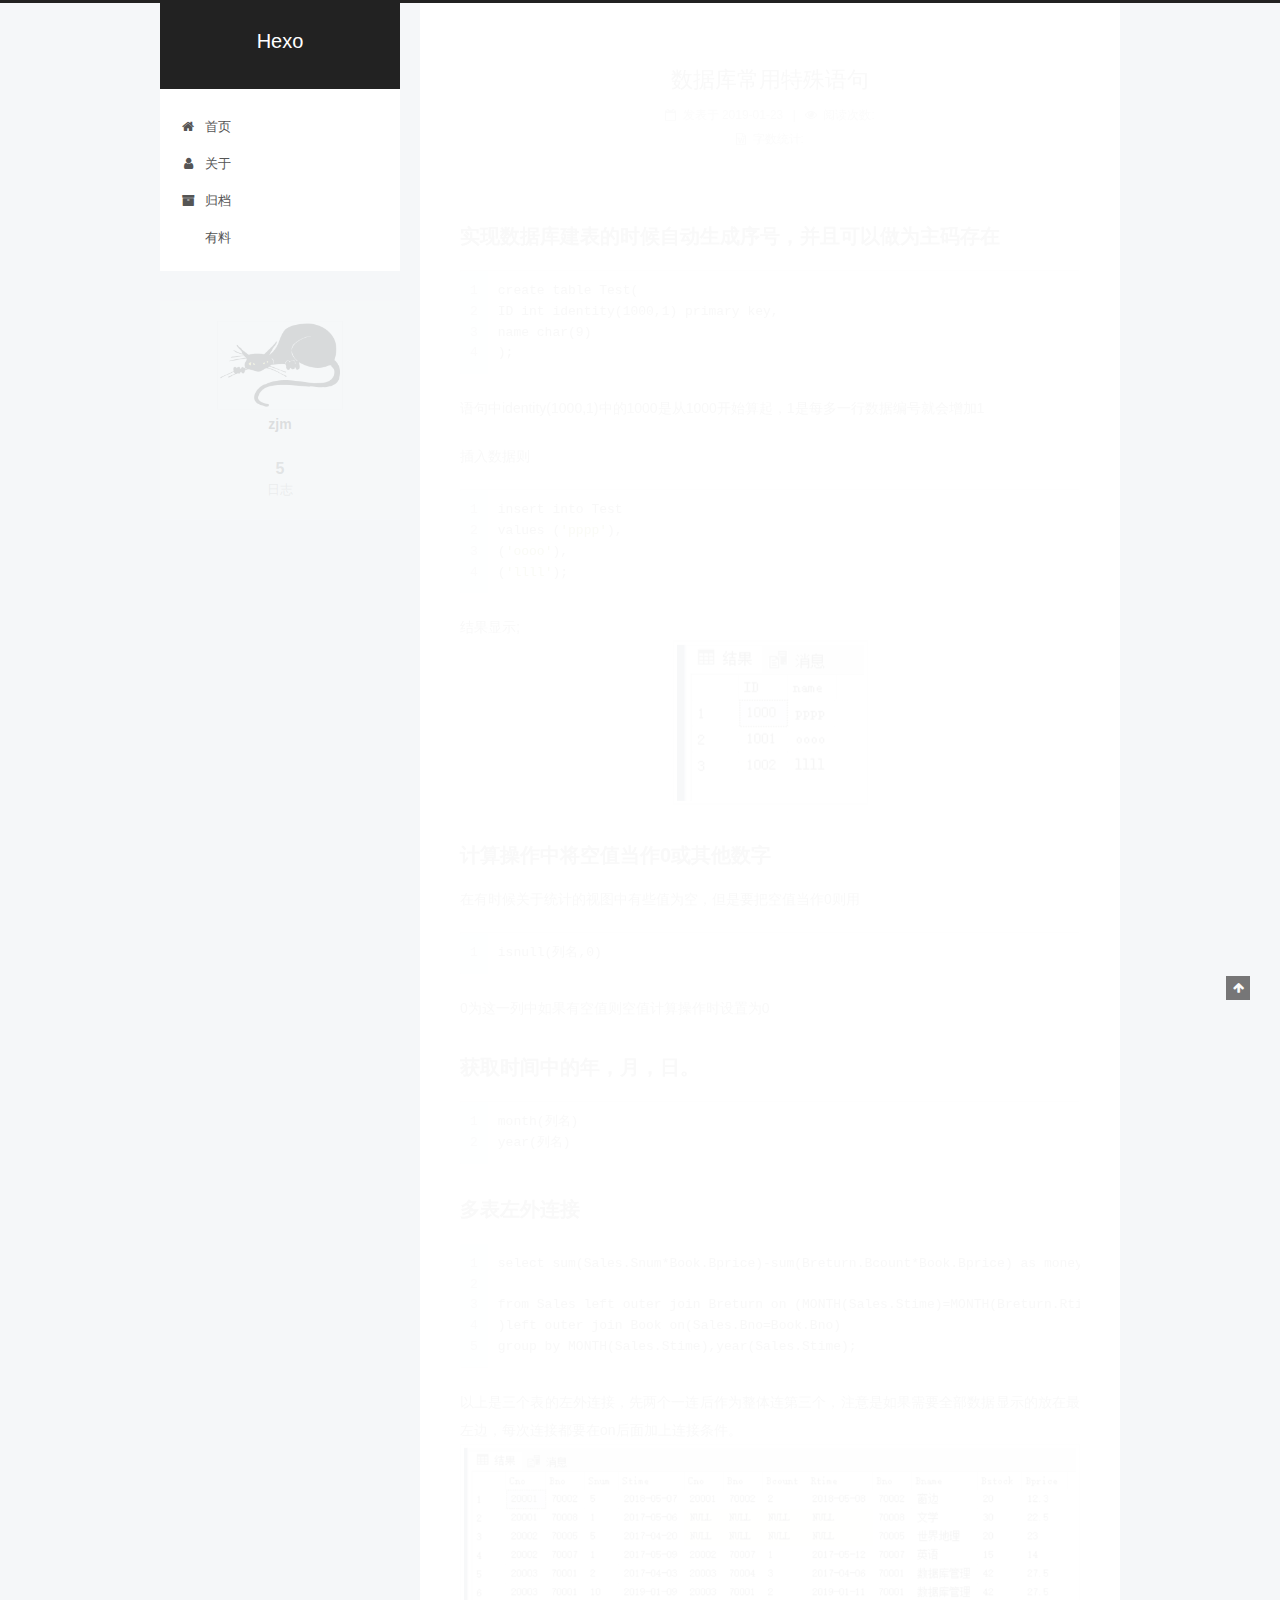
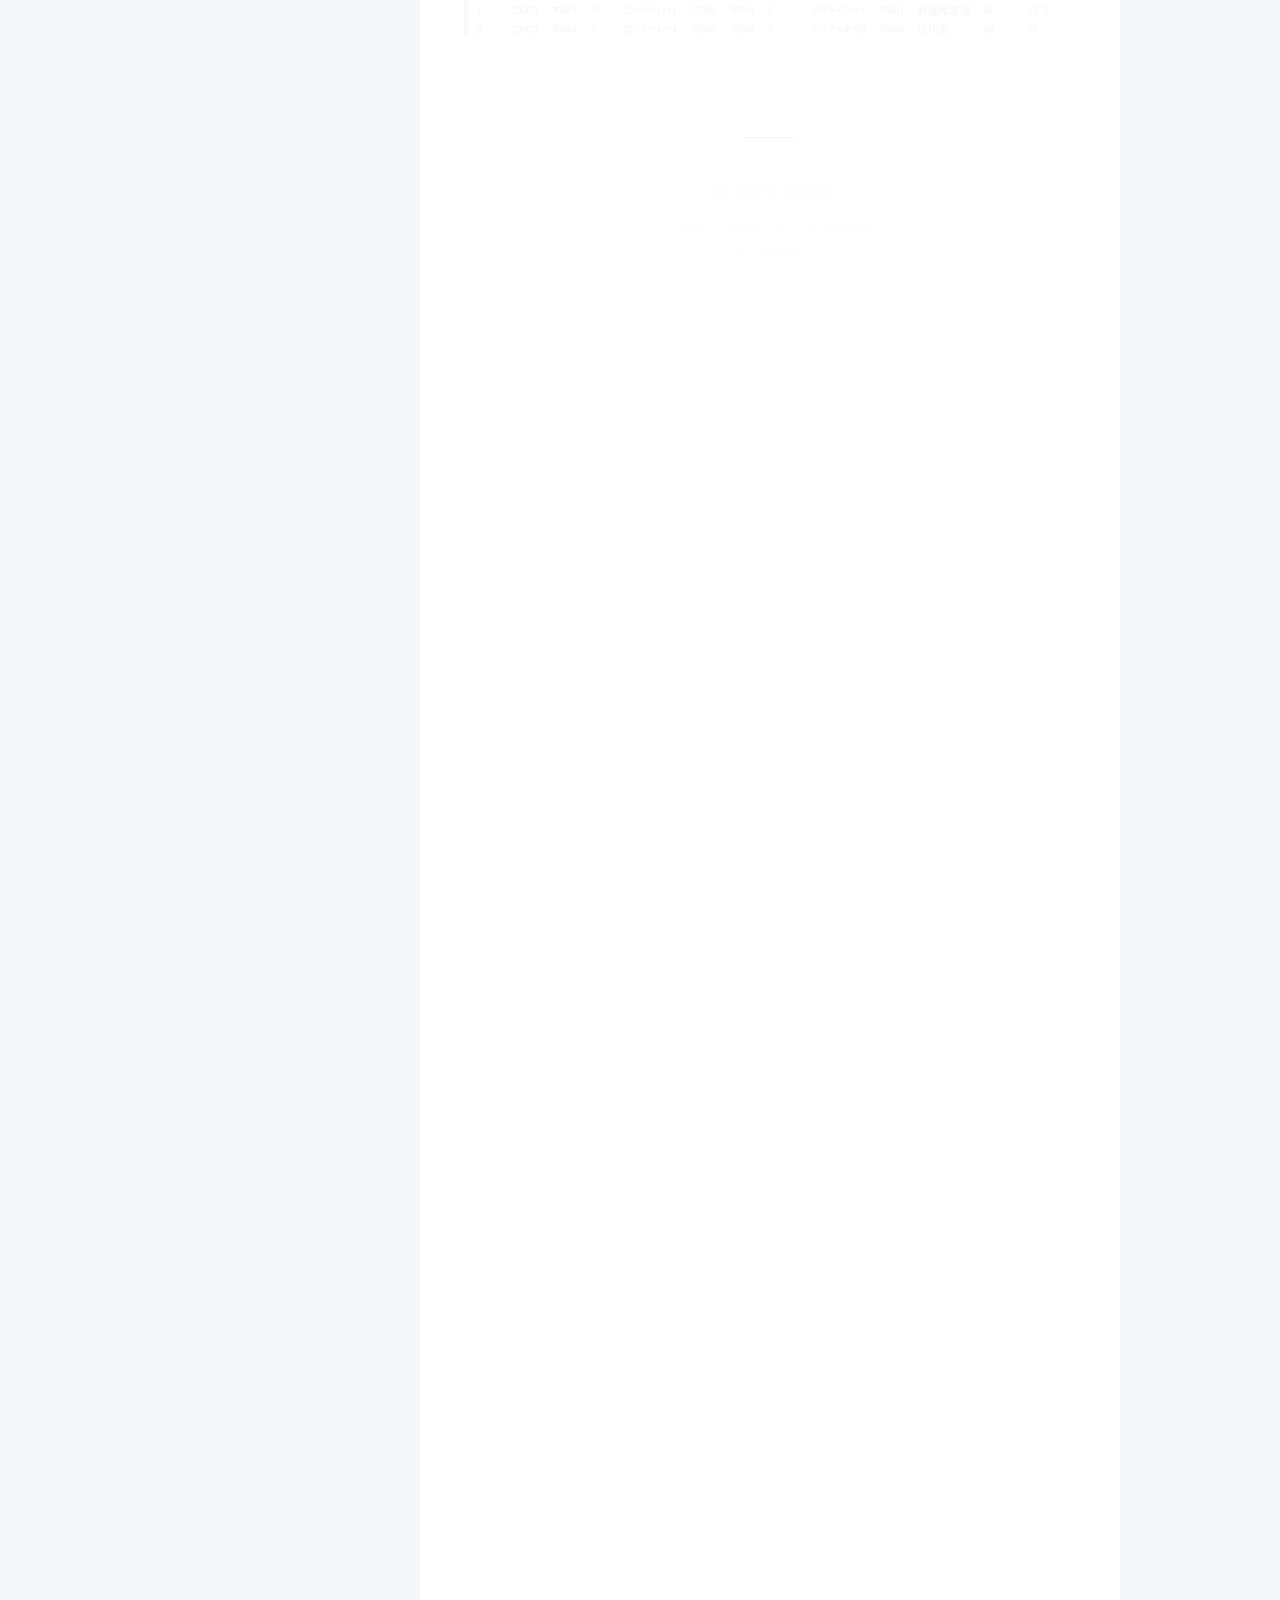
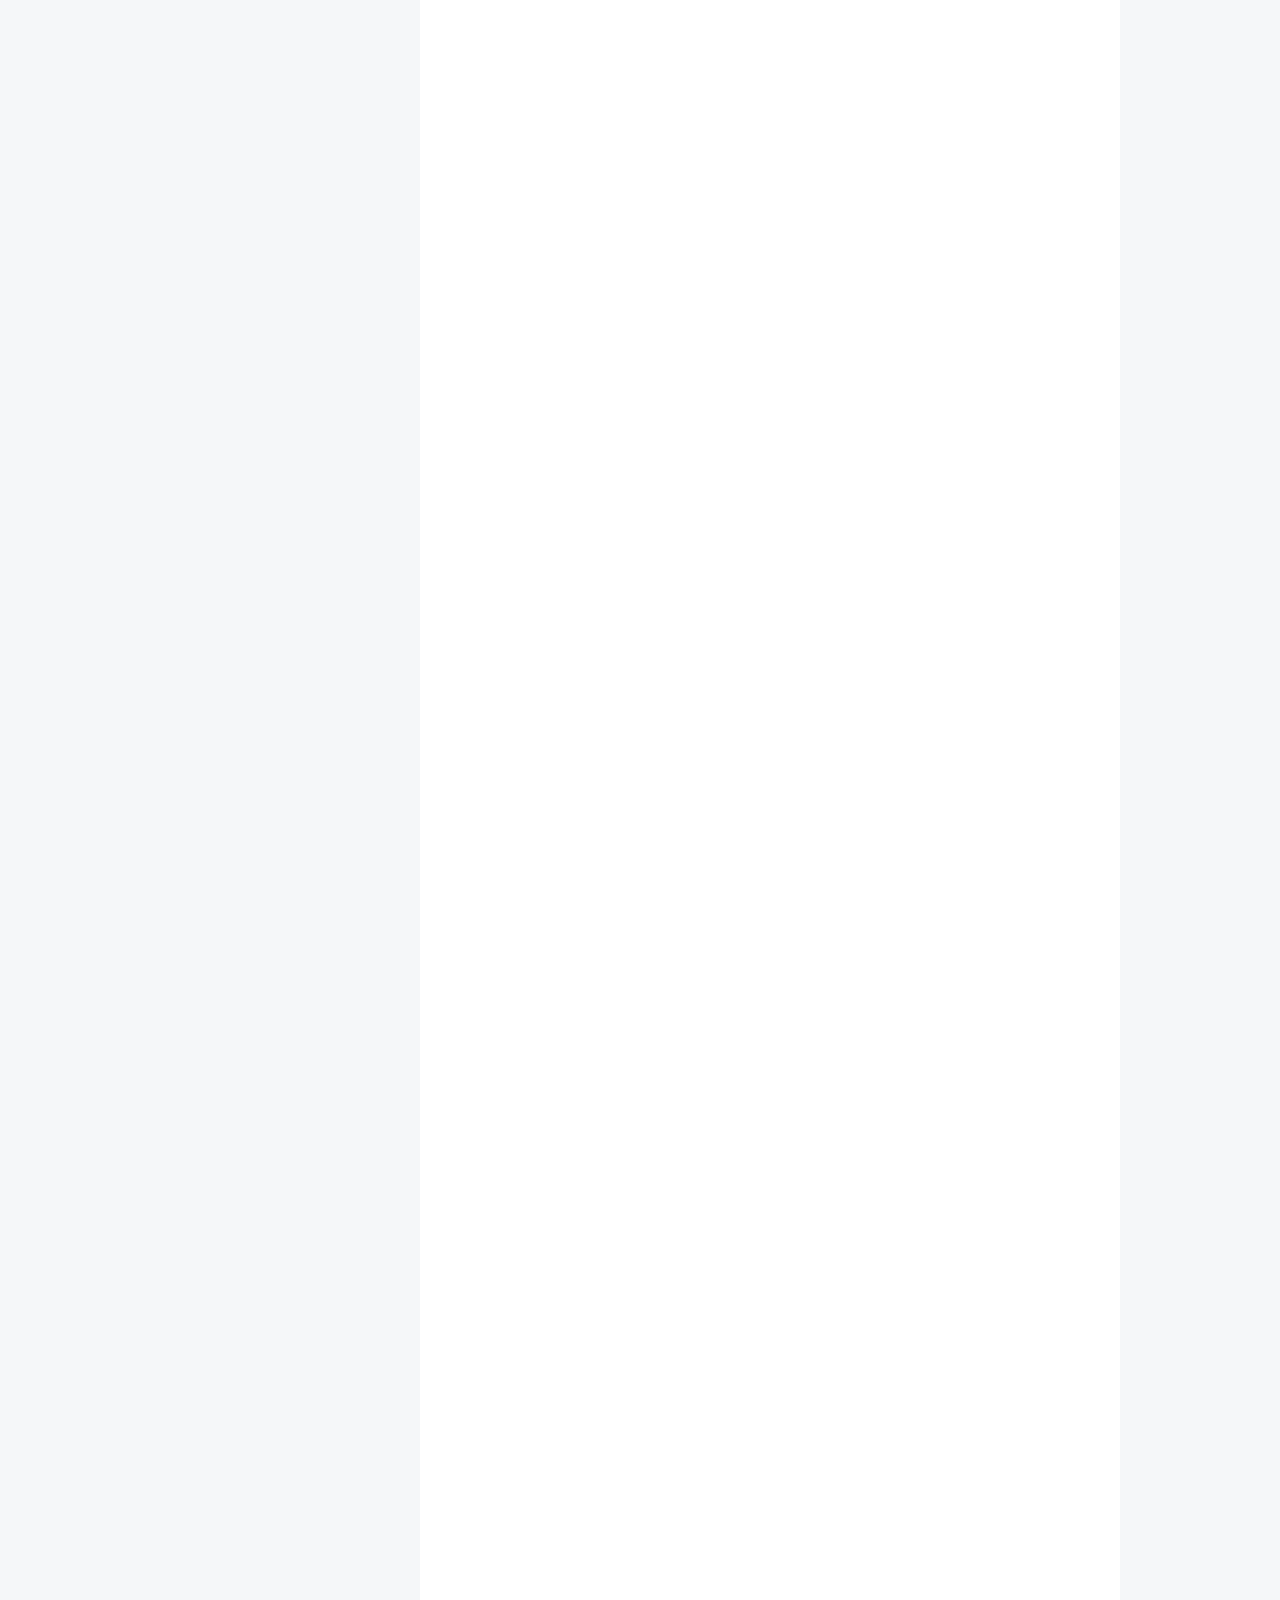
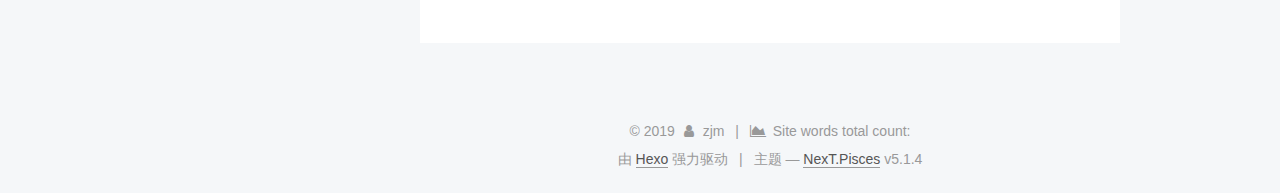
==== commit 633e63d2: "Site updated: 2019-01-23 11:53:05" ====
--- a/index.html
+++ b/index.html
@@ -249,6 +249,314 @@
   
   
   <div class="post-block">
+    <link itemprop="mainEntityOfPage" href="http://yoursite.com/2019/01/23/数据库常用特殊语句/">
+
+    <span hidden itemprop="author" itemscope="" itemtype="http://schema.org/Person">
+      <meta itemprop="name" content="zjm">
+      <meta itemprop="description" content="">
+      <meta itemprop="image" content="/images/avatar.png">
+    </span>
+
+    <span hidden itemprop="publisher" itemscope="" itemtype="http://schema.org/Organization">
+      <meta itemprop="name" content="Hexo">
+    </span>
+
+    
+      <header class="post-header">
+
+        
+        
+          <h1 class="post-title" itemprop="name headline">
+                
+                <a class="post-title-link" href="/2019/01/23/数据库常用特殊语句/" itemprop="url">数据库常用特殊语句</a></h1>
+        
+
+        <div class="post-meta">
+          <span class="post-time">
+            
+              <span class="post-meta-item-icon">
+                <i class="fa fa-calendar-o"></i>
+              </span>
+              
+                <span class="post-meta-item-text">发表于</span>
+              
+              <time title="创建于" itemprop="dateCreated datePublished" datetime="2019-01-23T11:30:43+08:00">
+                2019-01-23
+              </time>
+            
+
+            
+
+            
+          </span>
+
+          
+
+          
+            
+          
+
+          
+          
+             <span id="/2019/01/23/数据库常用特殊语句/" class="leancloud_visitors" data-flag-title="数据库常用特殊语句">
+               <span class="post-meta-divider">|</span>
+               <span class="post-meta-item-icon">
+                 <i class="fa fa-eye"></i>
+               </span>
+               
+                 <span class="post-meta-item-text">阅读次数&#58;</span>
+               
+                 <span class="leancloud-visitors-count"></span>
+             </span>
+          
+
+          
+
+          
+            <div class="post-wordcount">
+              
+                
+                <span class="post-meta-item-icon">
+                  <i class="fa fa-file-word-o"></i>
+                </span>
+                
+                  <span class="post-meta-item-text">字数统计&#58;</span>
+                
+                <span title="字数统计">
+                  
+                </span>
+              
+
+              
+
+              
+            </div>
+          
+
+          
+
+        </div>
+      </header>
+    
+
+    
+    
+    
+    <div class="post-body" itemprop="articleBody">
+
+      
+      
+
+      
+        
+          
+            <h2 id="实现数据库建表的时候自动生成序号，并且可以做为主码存在"><a href="#实现数据库建表的时候自动生成序号，并且可以做为主码存在" class="headerlink" title="实现数据库建表的时候自动生成序号，并且可以做为主码存在"></a>实现数据库建表的时候自动生成序号，并且可以做为主码存在</h2><figure class="highlight bash"><table><tr><td class="gutter"><pre><span class="line">1</span><br><span class="line">2</span><br><span class="line">3</span><br><span class="line">4</span><br></pre></td><td class="code"><pre><span class="line">create table Test(</span><br><span class="line">ID int identity(1000,1) primary key,</span><br><span class="line">name char(9)</span><br><span class="line">);</span><br></pre></td></tr></table></figure>
+<p>语句中identity(1000,1)中的1000是从1000开始算起，1是每多一行数据编号就会增加1</p>
+<p>插入数据则<br><figure class="highlight bash"><table><tr><td class="gutter"><pre><span class="line">1</span><br><span class="line">2</span><br><span class="line">3</span><br><span class="line">4</span><br></pre></td><td class="code"><pre><span class="line">insert into Test</span><br><span class="line">values (<span class="string">'pppp'</span>),</span><br><span class="line">(<span class="string">'oooo'</span>),</span><br><span class="line">(<span class="string">'llll'</span>);</span><br></pre></td></tr></table></figure></p>
+<p>结果显示;<br><img src="/images/1.png" alt=""></p>
+<h2 id="计算操作中将空值当作0或其他数字"><a href="#计算操作中将空值当作0或其他数字" class="headerlink" title="计算操作中将空值当作0或其他数字"></a>计算操作中将空值当作0或其他数字</h2><p>在有时候关于统计的视图中有些值为空，但是要把空值当作0则用<br><figure class="highlight bash"><table><tr><td class="gutter"><pre><span class="line">1</span><br></pre></td><td class="code"><pre><span class="line">isnull(列名,0)</span><br></pre></td></tr></table></figure></p>
+<p>0为这一列中如果有空值则空值计算操作时设置为0</p>
+<h2 id="获取时间中的年，月，日。"><a href="#获取时间中的年，月，日。" class="headerlink" title="获取时间中的年，月，日。"></a>获取时间中的年，月，日。</h2><figure class="highlight bash"><table><tr><td class="gutter"><pre><span class="line">1</span><br><span class="line">2</span><br></pre></td><td class="code"><pre><span class="line">month(列名)</span><br><span class="line">year(列名)</span><br></pre></td></tr></table></figure>
+<h2 id="多表左外连接"><a href="#多表左外连接" class="headerlink" title="多表左外连接"></a>多表左外连接</h2><figure class="highlight bash"><table><tr><td class="gutter"><pre><span class="line">1</span><br><span class="line">2</span><br><span class="line">3</span><br><span class="line">4</span><br><span class="line">5</span><br></pre></td><td class="code"><pre><span class="line">select sum(Sales.Snum*Book.Bprice)-sum(Breturn.Bcount*Book.Bprice) as money,sum(Sales.Snum)-sum(Breturn.Bcount) as total,MONTH(Sales.Stime) as month,year(Sales.Stime) as year</span><br><span class="line"></span><br><span class="line">from Sales left outer join Breturn on (MONTH(Sales.Stime)=MONTH(Breturn.Rtime)  and Breturn.Cno=Sales.Cno and  year(Sales.Stime)=year(Breturn.Rtime)</span><br><span class="line">)left outer join Book on(Sales.Bno=Book.Bno)</span><br><span class="line">group by MONTH(Sales.Stime),year(Sales.Stime);</span><br></pre></td></tr></table></figure>
+<p>以上是三个表的左外连接，先两个一连后作为整体连第三个，注意是如果需要全部数据显示的放在最左边，每次连接都要在on后面加上连接条件。<br><img src="/images/2.png" alt=""></p>
+
+          
+        
+      
+    </div>
+    
+    
+    
+
+    
+
+    
+
+    
+
+    <footer class="post-footer">
+      
+
+      
+
+      
+
+      
+      
+        <div class="post-eof"></div>
+      
+    </footer>
+  </div>
+  
+  
+  
+  </article>
+
+
+    
+      
+
+  
+
+  
+  
+  
+
+  <article class="post post-type-normal" itemscope="" itemtype="http://schema.org/Article">
+  
+  
+  
+  <div class="post-block">
+    <link itemprop="mainEntityOfPage" href="http://yoursite.com/2019/01/23/数据库-视图/">
+
+    <span hidden itemprop="author" itemscope="" itemtype="http://schema.org/Person">
+      <meta itemprop="name" content="zjm">
+      <meta itemprop="description" content="">
+      <meta itemprop="image" content="/images/avatar.png">
+    </span>
+
+    <span hidden itemprop="publisher" itemscope="" itemtype="http://schema.org/Organization">
+      <meta itemprop="name" content="Hexo">
+    </span>
+
+    
+      <header class="post-header">
+
+        
+        
+          <h1 class="post-title" itemprop="name headline">
+                
+                <a class="post-title-link" href="/2019/01/23/数据库-视图/" itemprop="url">数据库-视图</a></h1>
+        
+
+        <div class="post-meta">
+          <span class="post-time">
+            
+              <span class="post-meta-item-icon">
+                <i class="fa fa-calendar-o"></i>
+              </span>
+              
+                <span class="post-meta-item-text">发表于</span>
+              
+              <time title="创建于" itemprop="dateCreated datePublished" datetime="2019-01-23T11:15:21+08:00">
+                2019-01-23
+              </time>
+            
+
+            
+
+            
+          </span>
+
+          
+
+          
+            
+          
+
+          
+          
+             <span id="/2019/01/23/数据库-视图/" class="leancloud_visitors" data-flag-title="数据库-视图">
+               <span class="post-meta-divider">|</span>
+               <span class="post-meta-item-icon">
+                 <i class="fa fa-eye"></i>
+               </span>
+               
+                 <span class="post-meta-item-text">阅读次数&#58;</span>
+               
+                 <span class="leancloud-visitors-count"></span>
+             </span>
+          
+
+          
+
+          
+            <div class="post-wordcount">
+              
+                
+                <span class="post-meta-item-icon">
+                  <i class="fa fa-file-word-o"></i>
+                </span>
+                
+                  <span class="post-meta-item-text">字数统计&#58;</span>
+                
+                <span title="字数统计">
+                  
+                </span>
+              
+
+              
+
+              
+            </div>
+          
+
+          
+
+        </div>
+      </header>
+    
+
+    
+    
+    
+    <div class="post-body" itemprop="articleBody">
+
+      
+      
+
+      
+        
+          
+            <h2 id="视图排序"><a href="#视图排序" class="headerlink" title="视图排序"></a>视图排序</h2><p>有时候视图不允许排序，在数据库连java时需要排序则可以将视图放在查询语句中，例如视图Stat排序可写为<br><figure class="highlight bash"><table><tr><td class="gutter"><pre><span class="line">1</span><br><span class="line">2</span><br><span class="line">3</span><br></pre></td><td class="code"><pre><span class="line">select *</span><br><span class="line">from Stat</span><br><span class="line">order by num desc;</span><br></pre></td></tr></table></figure></p>
+
+          
+        
+      
+    </div>
+    
+    
+    
+
+    
+
+    
+
+    
+
+    <footer class="post-footer">
+      
+
+      
+
+      
+
+      
+      
+        <div class="post-eof"></div>
+      
+    </footer>
+  </div>
+  
+  
+  
+  </article>
+
+
+    
+      
+
+  
+
+  
+  
+  
+
+  <article class="post post-type-normal" itemscope="" itemtype="http://schema.org/Article">
+  
+  
+  
+  <div class="post-block">
     <link itemprop="mainEntityOfPage" href="http://yoursite.com/2019/01/20/博客/">
 
     <span hidden itemprop="author" itemscope="" itemtype="http://schema.org/Person">
@@ -350,16 +658,14 @@
       
         
           
-            <p>#第一步 下载配置Node.js，Github和Hexo</p>
-<p>##步骤：<br><em><a href="https://www.cnblogs.com/fengxiongZz/p/7707219.html" target="_blank" rel="noopener">Node.js和Github下载配置</a>
+            <h1 id="第一步-下载配置Node-js，Github和Hexo"><a href="#第一步-下载配置Node-js，Github和Hexo" class="headerlink" title="第一步 下载配置Node.js，Github和Hexo"></a>第一步 下载配置Node.js，Github和Hexo</h1><h2 id="步骤："><a href="#步骤：" class="headerlink" title="步骤："></a>步骤：</h2><p><em><a href="https://www.cnblogs.com/fengxiongZz/p/7707219.html" target="_blank" rel="noopener">Node.js和Github下载配置</a>
 </em>下载安装Hexo<br>*将Hexo与Github相连。</p>
-<p>#第二步 新建一篇博客<br>1.新建博客，在cmd中执行：hexo new post “博客名”<br><img src="https://images2017.cnblogs.com/blog/1108615/201710/1108615-20171022000227834-1991784353.png" alt=""><br>2.用编辑器编辑好文章后就可以：hexo d -g 生成以及部署了</p>
-<p>#第三步 主题的配置 NexT<br><a href="https://blog.csdn.net/wilver/article/details/75246428" target="_blank" rel="noopener">NexT美化</a><br><a href="https://www.cnblogs.com/fengxiongZz/p/7707568.html" target="_blank" rel="noopener">NexT配置及美化</a><br><a href="http://theme-next.iissnan.com/getting-started.html" target="_blank" rel="noopener">NexT</a><br><a href="https://blog.csdn.net/qq_37210523/article/details/80909983" target="_blank" rel="noopener">搭建进阶</a></p>
-<p>#第四步 主题的美化</p>
-<p>###访客量统计<br><a href="https://blog.csdn.net/qq_37210523/article/details/80909983" target="_blank" rel="noopener">leadClound</a></p>
-<p>###点击出现桃心<br>下面这个资料对于主题的美化特别全<br><a href="https://blog.csdn.net/destinytaoer/article/details/78400023" target="_blank" rel="noopener">桃心</a><br><a href="https://blog.csdn.net/destinytaoer/article/details/78400023" target="_blank" rel="noopener">主题高级配置</a></p>
-<p>#第五步 Markdown写文章<br><a href="https://sspai.com/post/25137" target="_blank" rel="noopener">写文章</a><br><a href="https://yanyinhong.github.io/2017/05/02/How-to-insert-image-in-hexo-post/" target="_blank" rel="noopener">在文章中插入图片</a></p>
-<p>#其他资料<br><em><a href="http://lowrank.science/Hexo-Github/" target="_blank" rel="noopener">关于搭建偏建站</a>
+<h1 id="第二步-新建一篇博客"><a href="#第二步-新建一篇博客" class="headerlink" title="第二步 新建一篇博客"></a>第二步 新建一篇博客</h1><p>1.新建博客，在cmd中执行：hexo new post “博客名”<br><img src="https://images2017.cnblogs.com/blog/1108615/201710/1108615-20171022000227834-1991784353.png" alt=""><br>2.用编辑器编辑好文章后就可以：hexo d -g 生成以及部署了</p>
+<h1 id="第三步-主题的配置-NexT"><a href="#第三步-主题的配置-NexT" class="headerlink" title="第三步 主题的配置 NexT"></a>第三步 主题的配置 NexT</h1><p><a href="https://blog.csdn.net/wilver/article/details/75246428" target="_blank" rel="noopener">NexT美化</a><br><a href="https://www.cnblogs.com/fengxiongZz/p/7707568.html" target="_blank" rel="noopener">NexT配置及美化</a><br><a href="http://theme-next.iissnan.com/getting-started.html" target="_blank" rel="noopener">NexT</a><br><a href="https://blog.csdn.net/qq_37210523/article/details/80909983" target="_blank" rel="noopener">搭建进阶</a></p>
+<h1 id="第四步-主题的美化"><a href="#第四步-主题的美化" class="headerlink" title="第四步 主题的美化"></a>第四步 主题的美化</h1><h3 id="访客量统计"><a href="#访客量统计" class="headerlink" title="访客量统计"></a>访客量统计</h3><p><a href="https://blog.csdn.net/qq_37210523/article/details/80909983" target="_blank" rel="noopener">leadClound</a></p>
+<h3 id="点击出现桃心"><a href="#点击出现桃心" class="headerlink" title="点击出现桃心"></a>点击出现桃心</h3><p>下面这个资料对于主题的美化特别全<br><a href="https://blog.csdn.net/destinytaoer/article/details/78400023" target="_blank" rel="noopener">桃心</a><br><a href="https://blog.csdn.net/destinytaoer/article/details/78400023" target="_blank" rel="noopener">主题高级配置</a></p>
+<h1 id="第五步-Markdown写文章"><a href="#第五步-Markdown写文章" class="headerlink" title="第五步 Markdown写文章"></a>第五步 Markdown写文章</h1><p><a href="https://sspai.com/post/25137" target="_blank" rel="noopener">写文章</a><br><a href="https://yanyinhong.github.io/2017/05/02/How-to-insert-image-in-hexo-post/" target="_blank" rel="noopener">在文章中插入图片</a></p>
+<h1 id="其他资料"><a href="#其他资料" class="headerlink" title="其他资料"></a>其他资料</h1><p><em><a href="http://lowrank.science/Hexo-Github/" target="_blank" rel="noopener">关于搭建偏建站</a>
 </em><a href="https://blog.csdn.net/gdutxiaoxu/article/details/53576018" target="_blank" rel="noopener">关于搭建偏下载配置</a><br><em><a href="https://blog.csdn.net/fallingflower/article/details/85631527" target="_blank" rel="noopener">配置博客主题</a>
 </em><a href="https://www.cnblogs.com/Sinte-Beuve/p/9109445.html" target="_blank" rel="noopener">备份维护</a></p>
 
@@ -511,8 +817,7 @@
       
         
           
-            <p>zzzjjjmmmwelcome to here.</p>
-
+            
           
         
       
@@ -753,7 +1058,7 @@
               
                 <a href="/archives/">
               
-                  <span class="site-state-item-count">3</span>
+                  <span class="site-state-item-count">5</span>
                   <span class="site-state-item-name">日志</span>
                 </a>
               </div>
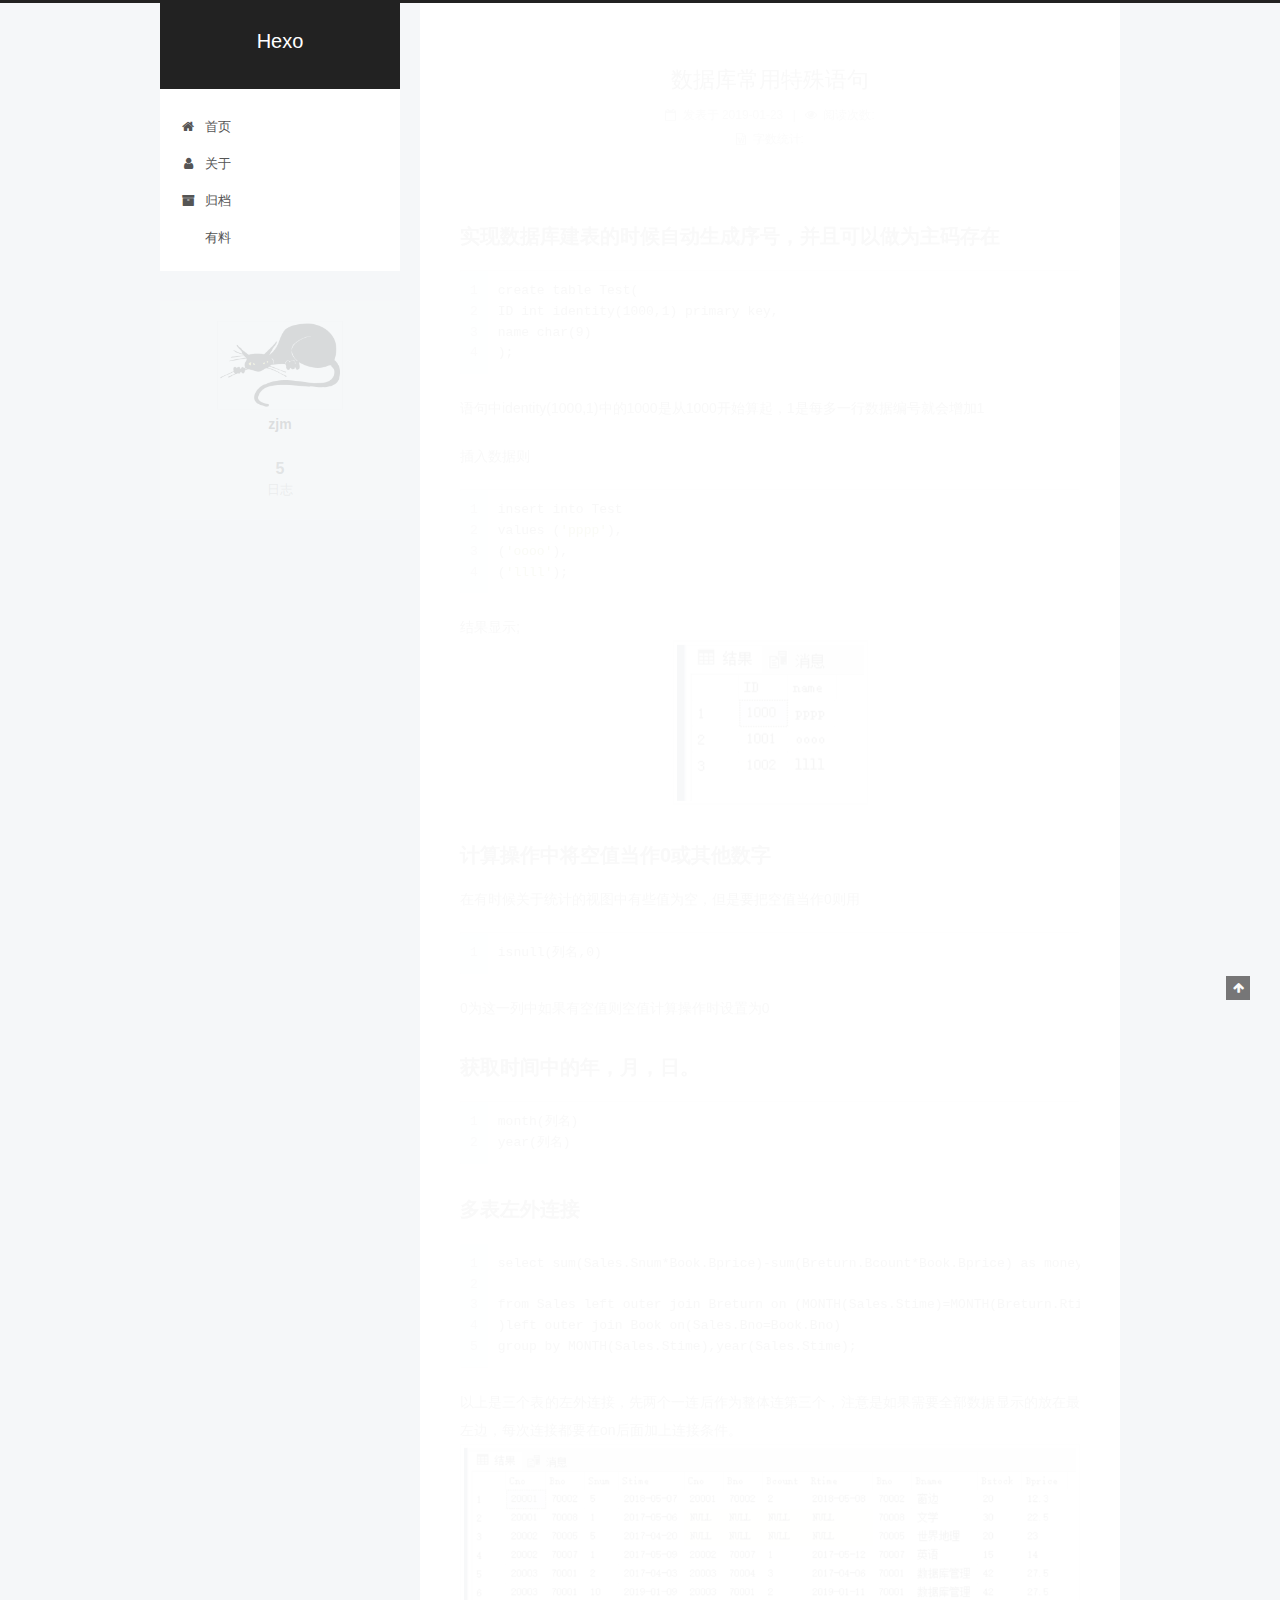
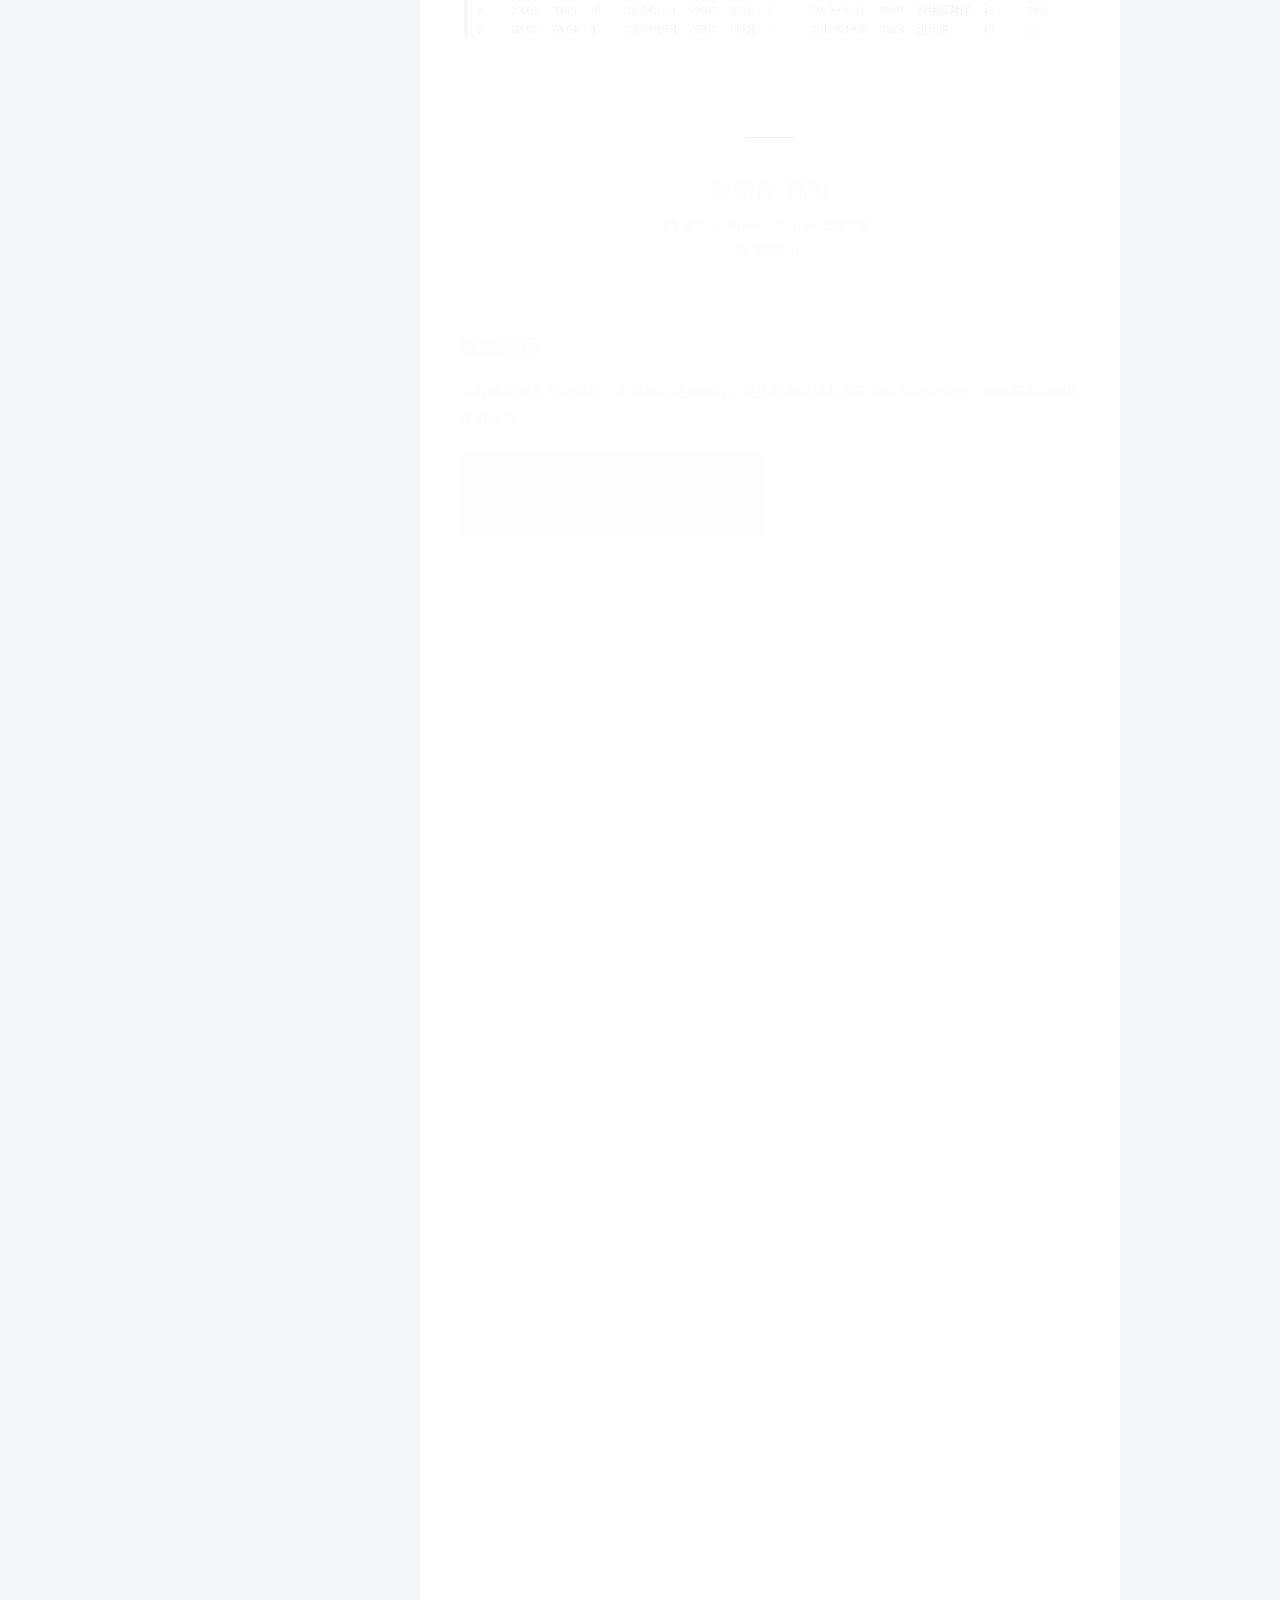
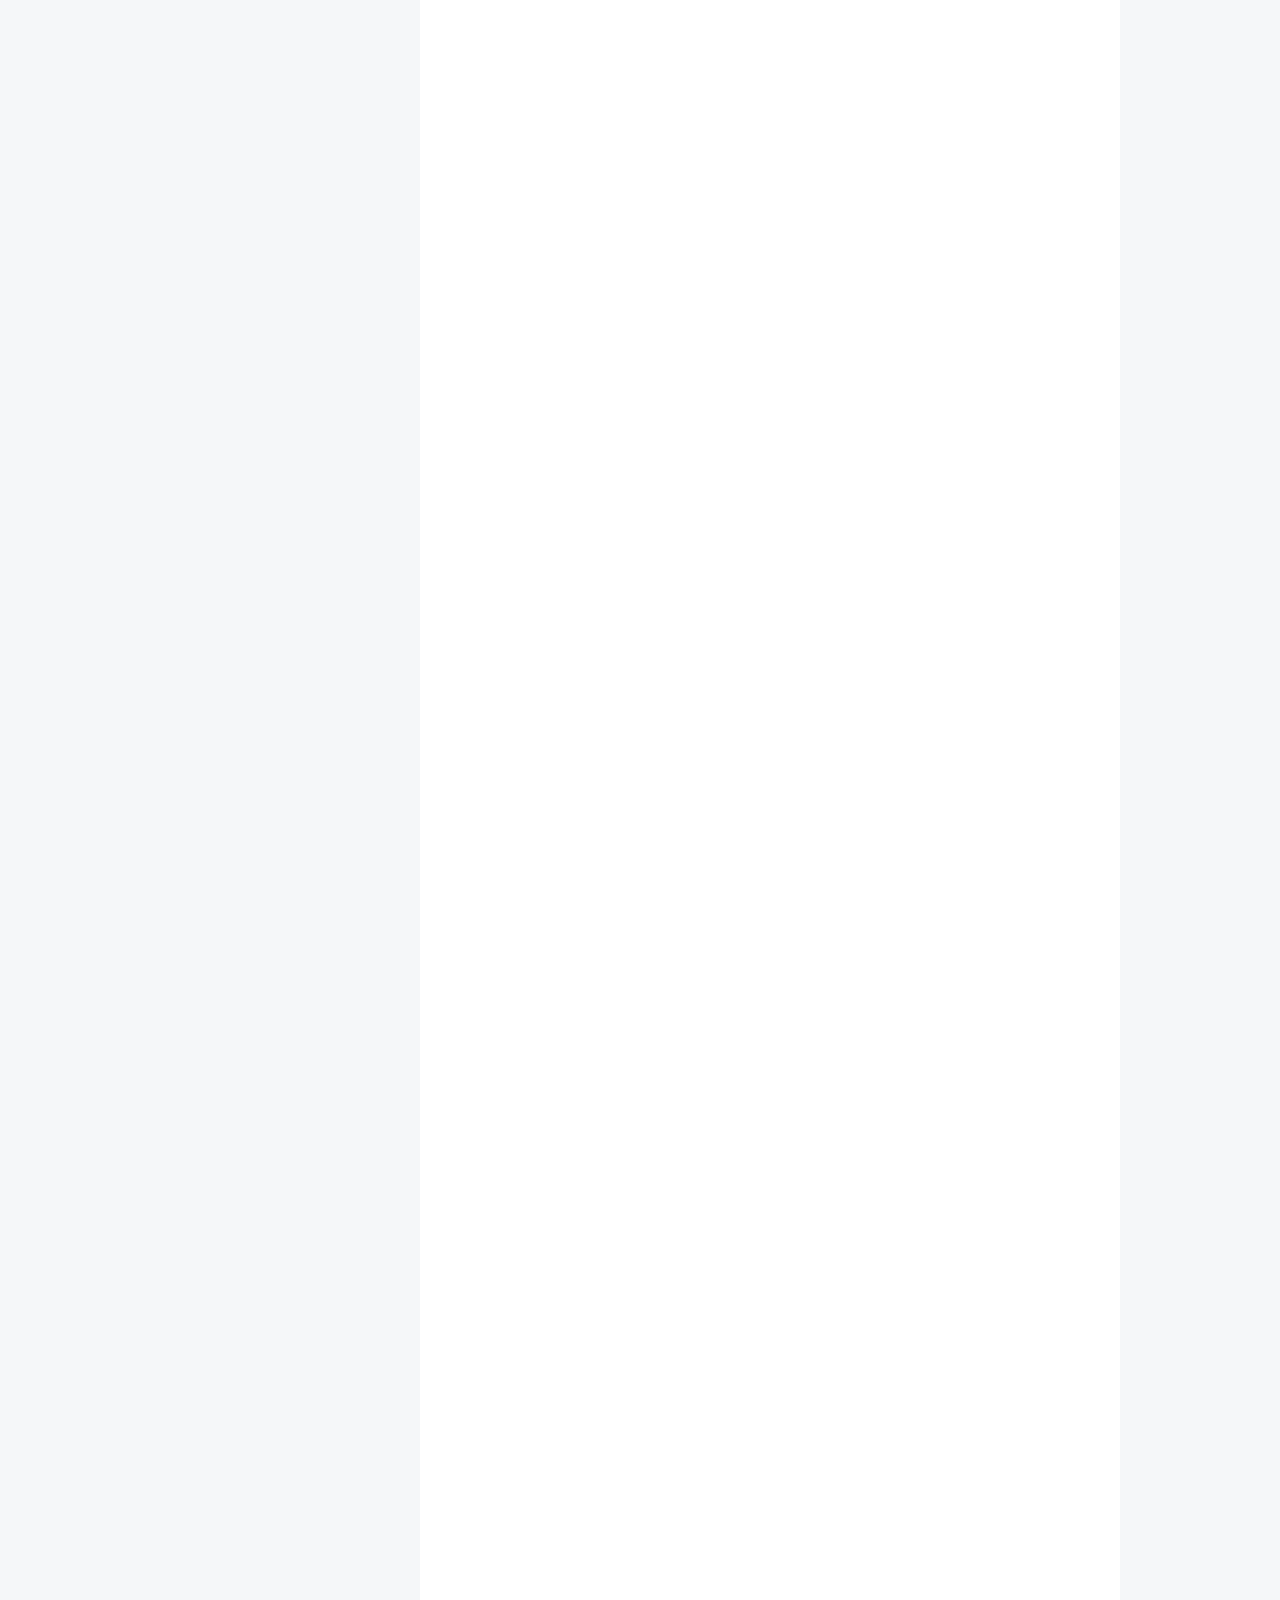
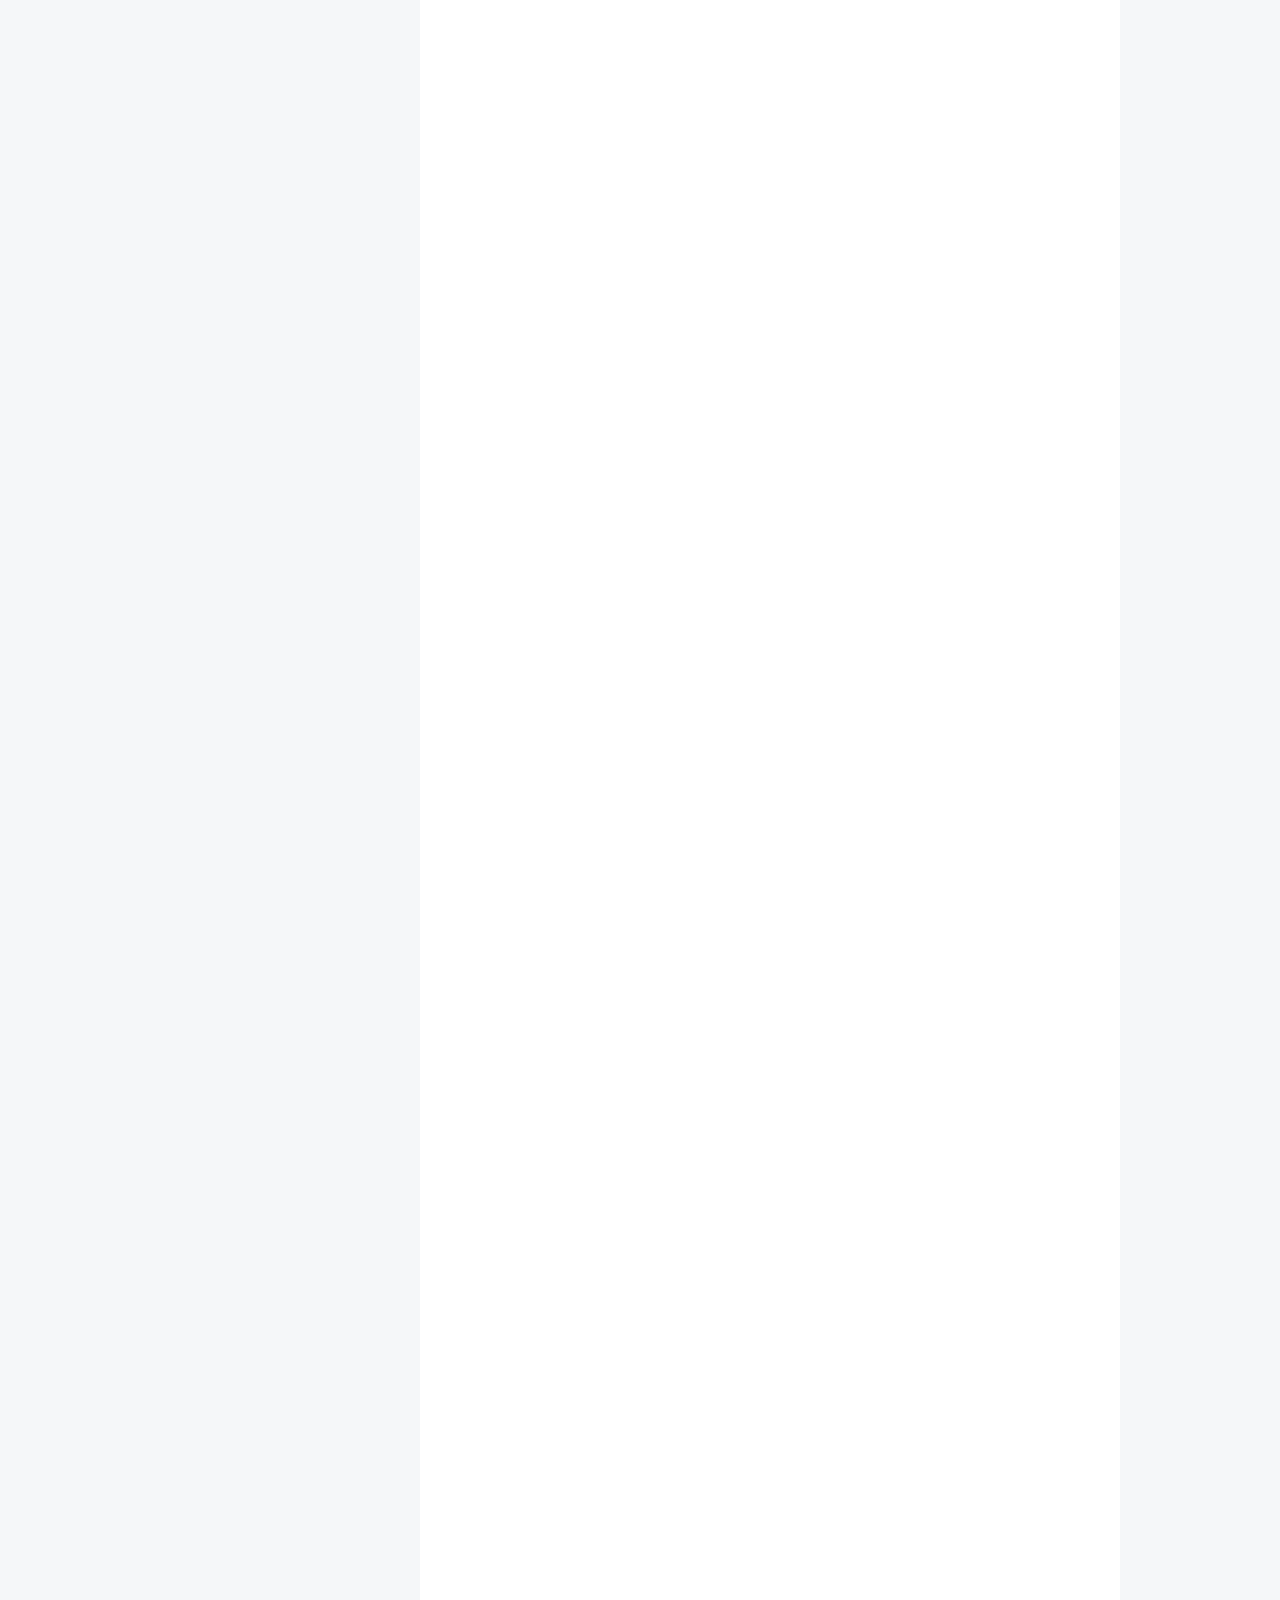
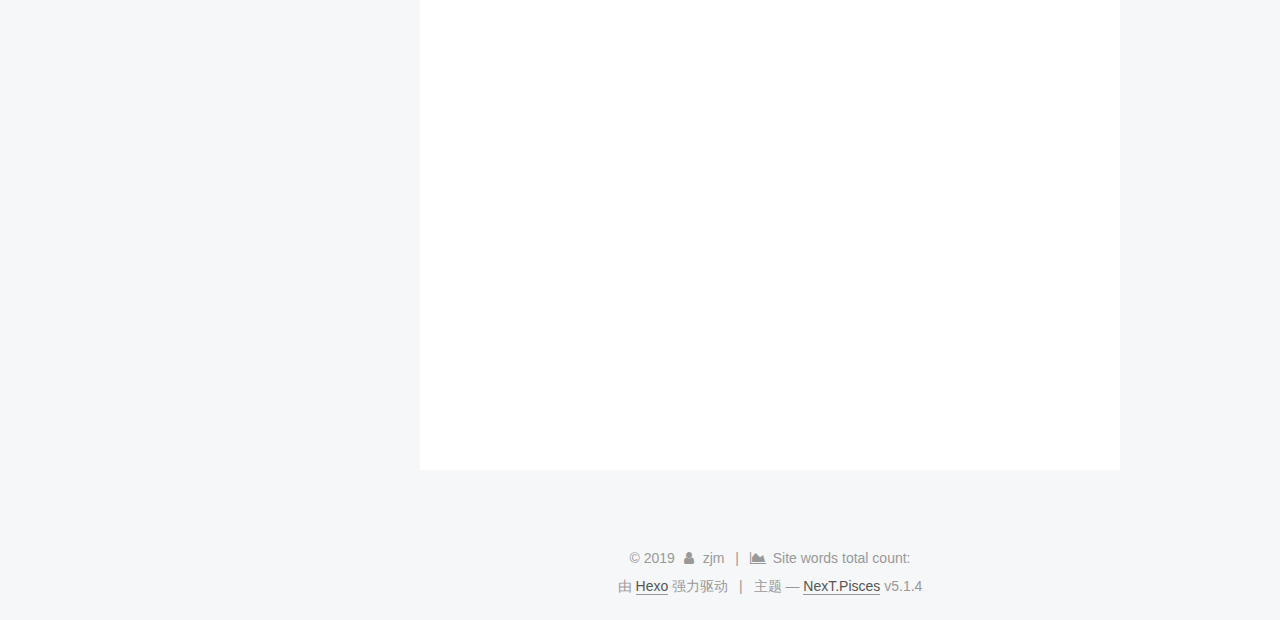
==== commit da646630: "Site updated: 2019-01-24 15:23:49" ====
--- a/index.html
+++ b/index.html
@@ -817,7 +817,19 @@
       
         
           
-            
+            <h1 id="如何将代码导入github中"><a href="#如何将代码导入github中" class="headerlink" title="如何将代码导入github中"></a>如何将代码导入github中</h1><p>1.第一步 登录github<br>点击your Repositories-&gt;New-&gt;<br><img src="/images/3.png" alt=""></p>
+<h2 id="在命名时一定要是-账户名-github-io-并且下面的Initialize-this-repository-with-a-README一定要勾选。"><a href="#在命名时一定要是-账户名-github-io-并且下面的Initialize-this-repository-with-a-README一定要勾选。" class="headerlink" title="在命名时一定要是 账户名.github.io 并且下面的Initialize this repository with a README一定要勾选。"></a>在命名时一定要是 账户名.github.io 并且下面的Initialize this repository with a README一定要勾选。</h2><p>2.第二步 在合适的位置创建一个文件夹，名字随意，在此文件夹中点击 Git Bash Here</p>
+<p>3.克隆刚才的仓库地址，输入命令：</p>
+<h2 id="git-clone-仓库地址http-…"><a href="#git-clone-仓库地址http-…" class="headerlink" title="git clone 仓库地址http://…"></a>git clone 仓库地址http://…</h2><p>4.在之前创建的文件夹中点开里面的文件夹直到目录中有(.git)和（README.md）两个文件的界面，将需要放到仓库中的代码的文件夹拖至这个界面。</p>
+<p>5.在这个界面点击 Git Bash Here 然后输入命令：</p>
+<h2 id="git-init"><a href="#git-init" class="headerlink" title="git init"></a>git init</h2><h2 id="git-add-“文件名”"><a href="#git-add-“文件名”" class="headerlink" title="git add “文件名”"></a>git add “文件名”</h2><h2 id="此处文件名为拖拽至以上界面的文件的文件名"><a href="#此处文件名为拖拽至以上界面的文件的文件名" class="headerlink" title="此处文件名为拖拽至以上界面的文件的文件名"></a>此处文件名为拖拽至以上界面的文件的文件名</h2><h2 id="git-commit-m-“文件名”"><a href="#git-commit-m-“文件名”" class="headerlink" title="git commit -m “文件名”"></a>git commit -m “文件名”</h2><p>如果出现让你设置用户名和邮箱的提示，就按照以上给的命令输入。之后再次执行上面commit的命令。</p>
+<h2 id="git-remoe-add-origin-仓库地址"><a href="#git-remoe-add-origin-仓库地址" class="headerlink" title="git remoe add origin 仓库地址"></a>git remoe add origin 仓库地址</h2><p>如果出现错误：</p>
+<h2 id="fatal-remote-origin-already-exists"><a href="#fatal-remote-origin-already-exists" class="headerlink" title="fatal: remote origin already exists"></a>fatal: remote origin already exists</h2><p>则执行以下语句：</p>
+<h2 id="git-remote-rm-origin"><a href="#git-remote-rm-origin" class="headerlink" title="git remote rm origin"></a>git remote rm origin</h2><p>再执行</p>
+<h2 id="git-remote-add-origin-仓库地址"><a href="#git-remote-add-origin-仓库地址" class="headerlink" title="git remote add origin 仓库地址"></a>git remote add origin 仓库地址</h2><p>即可。</p>
+<h2 id="git-pull-origin-master"><a href="#git-pull-origin-master" class="headerlink" title="git pull origin master"></a>git pull origin master</h2><h2 id="git-push-origin-master"><a href="#git-push-origin-master" class="headerlink" title="git push origin master"></a>git push origin master</h2><h2 id="注意：一定要按照这些命令行的顺序来。"><a href="#注意：一定要按照这些命令行的顺序来。" class="headerlink" title="注意：一定要按照这些命令行的顺序来。"></a>注意：一定要按照这些命令行的顺序来。</h2><p>最后到github刷新一下。</p>
+<p>参考博客：<a href="https://blog.csdn.net/zhangsiyao11/article/details/77007684" target="_blank" rel="noopener">如何将自己写的代码上传到github上</a></p>
+
           
         
       
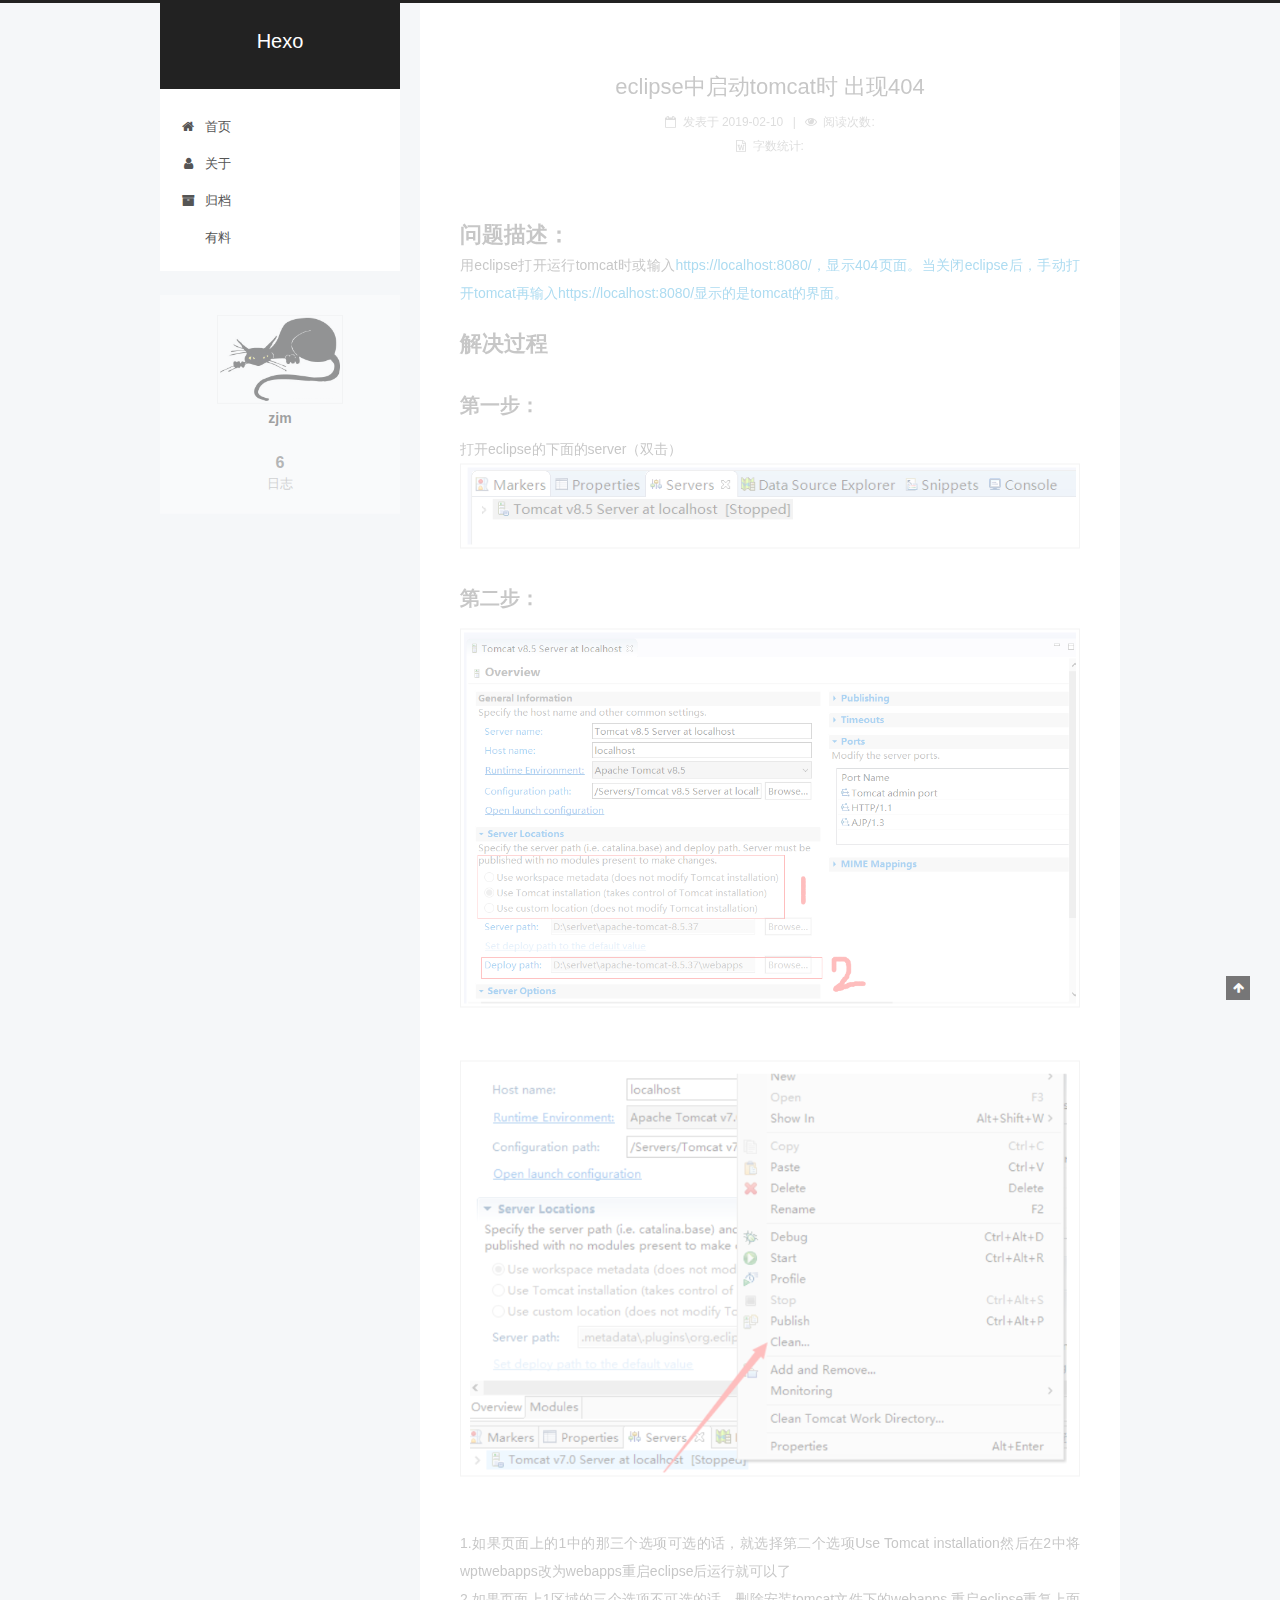
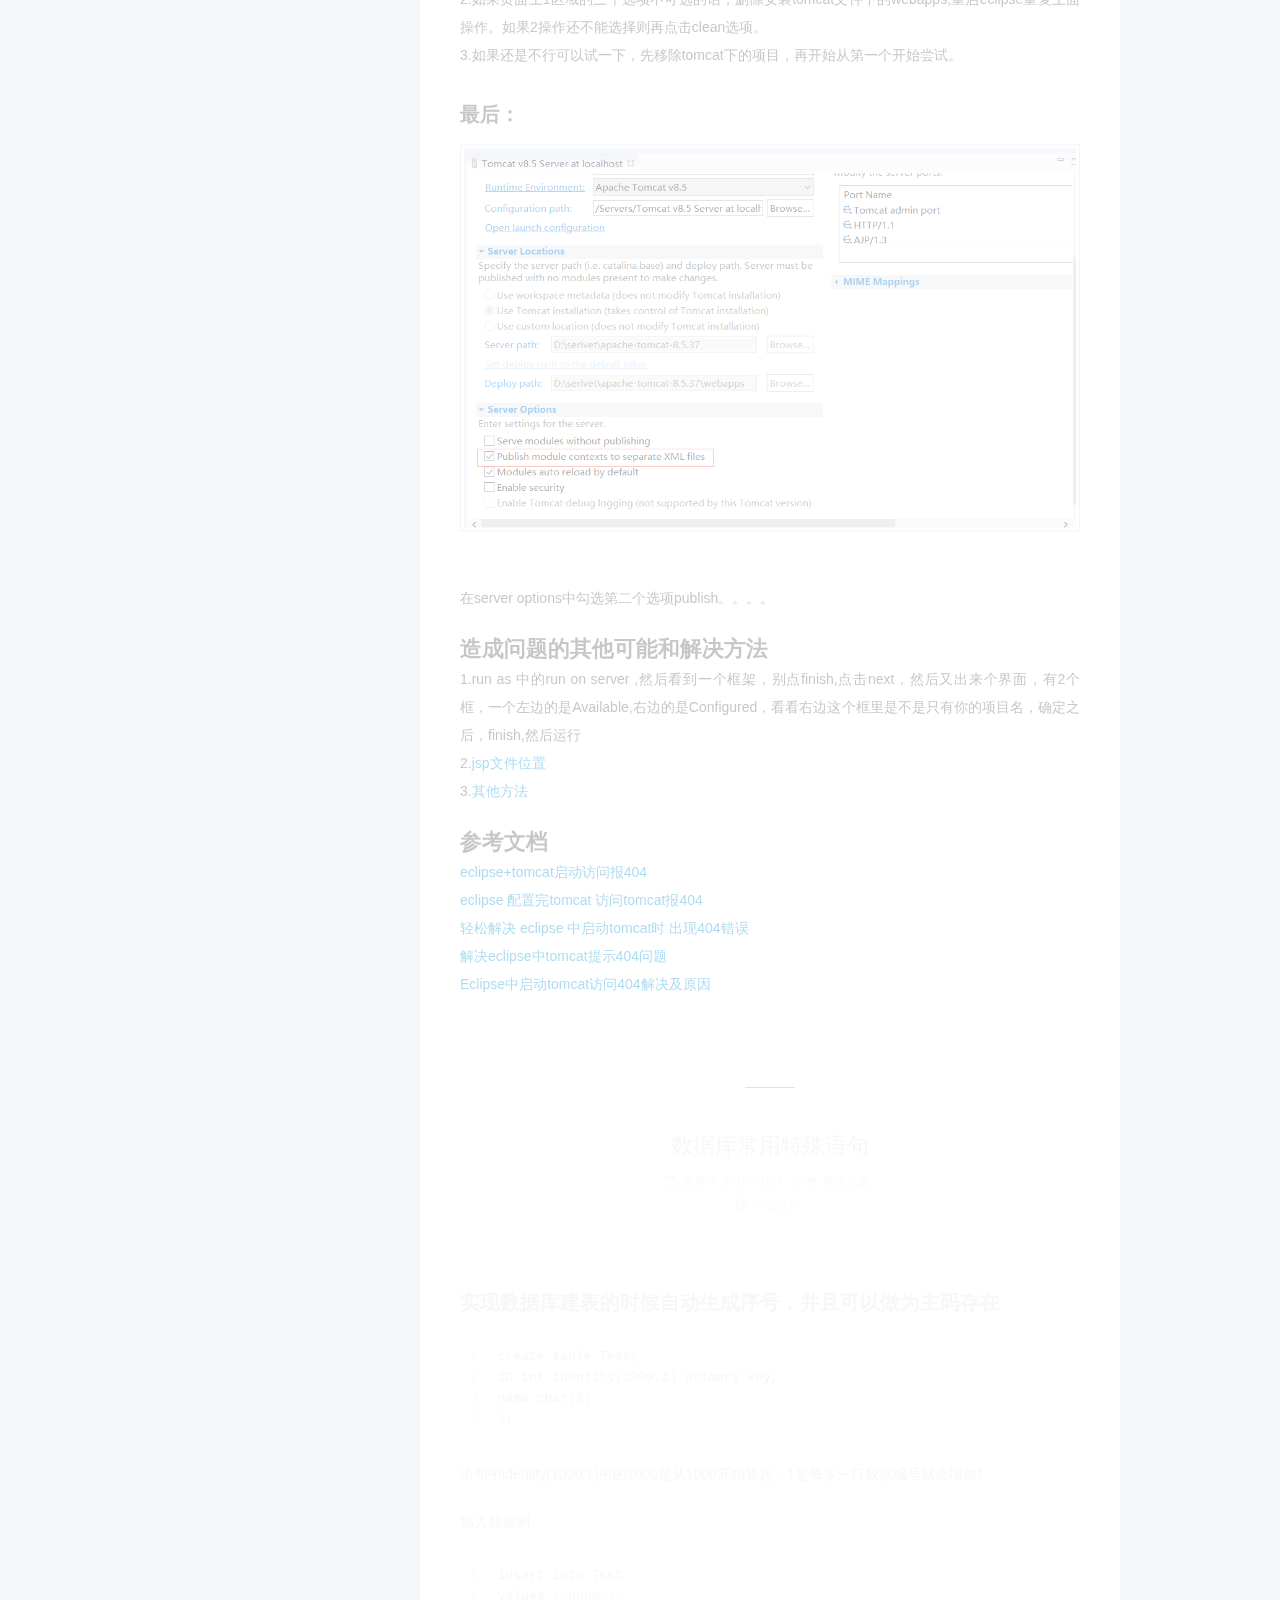
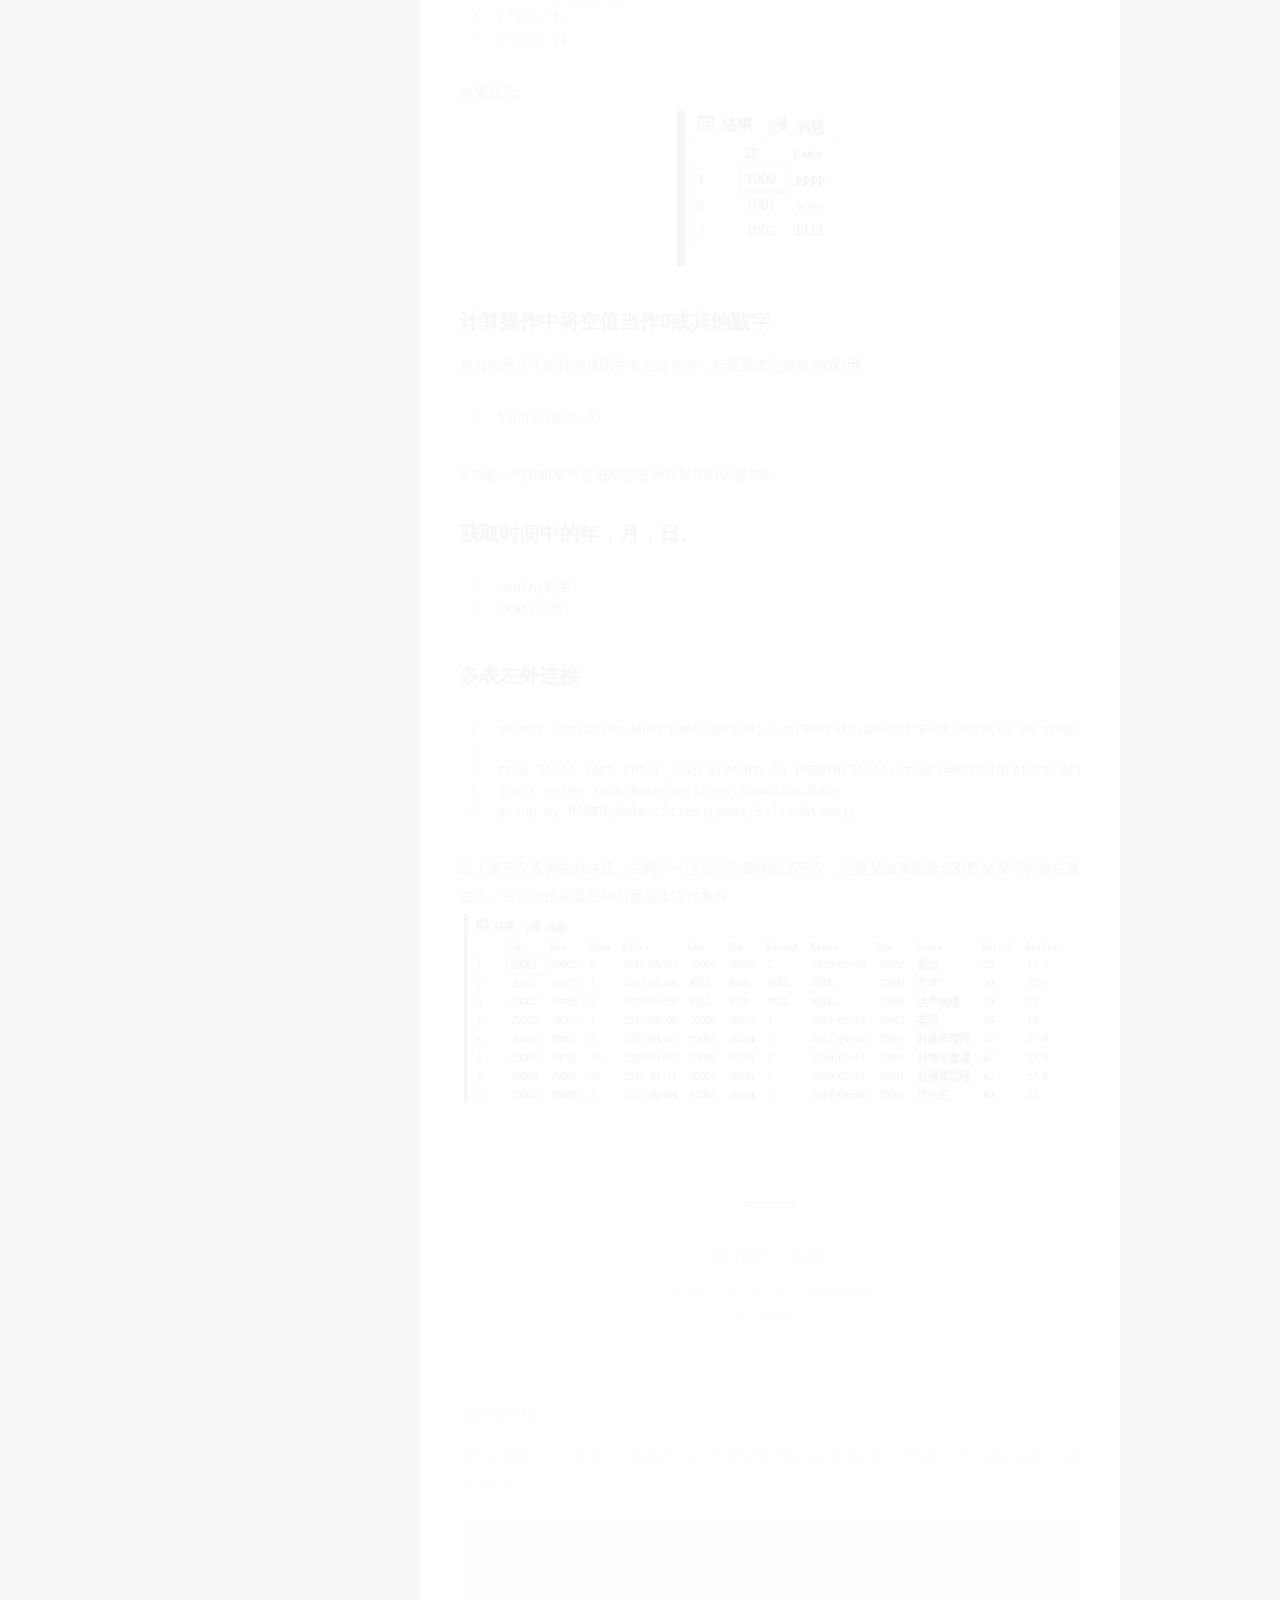
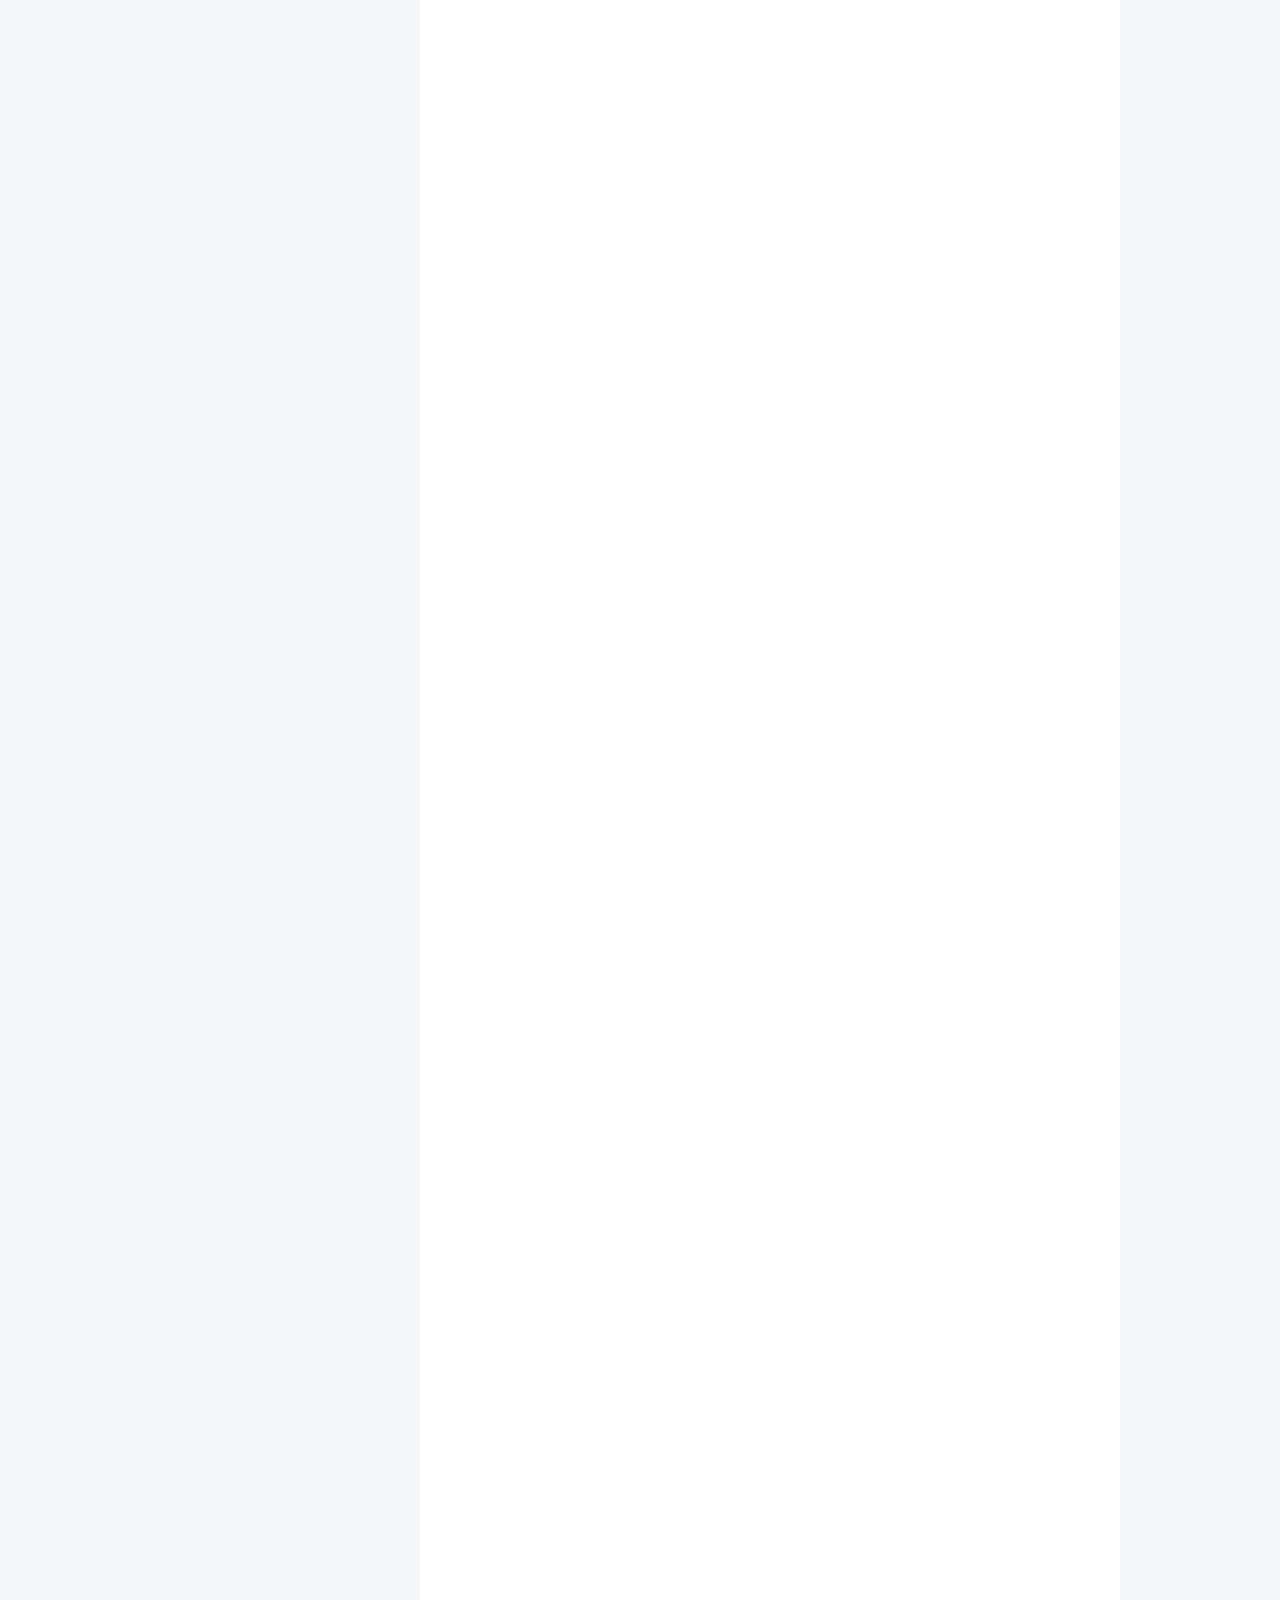
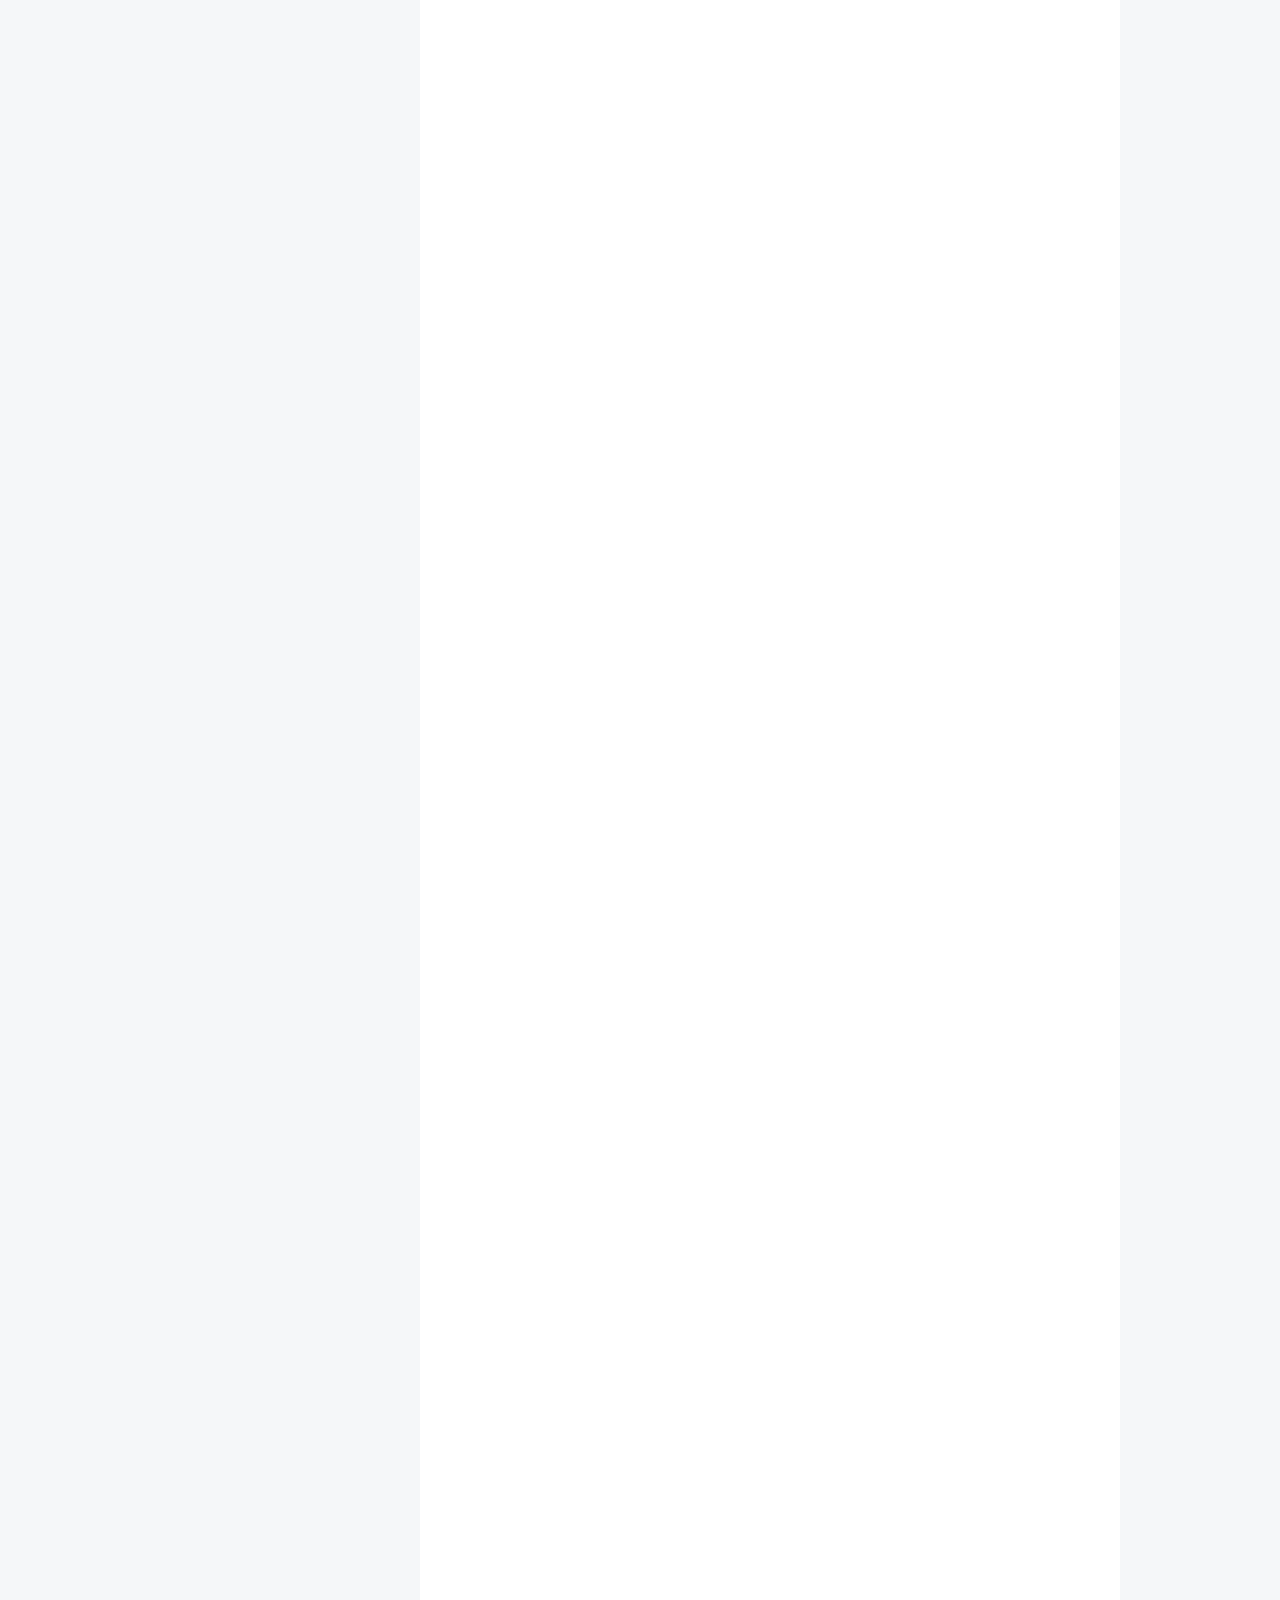
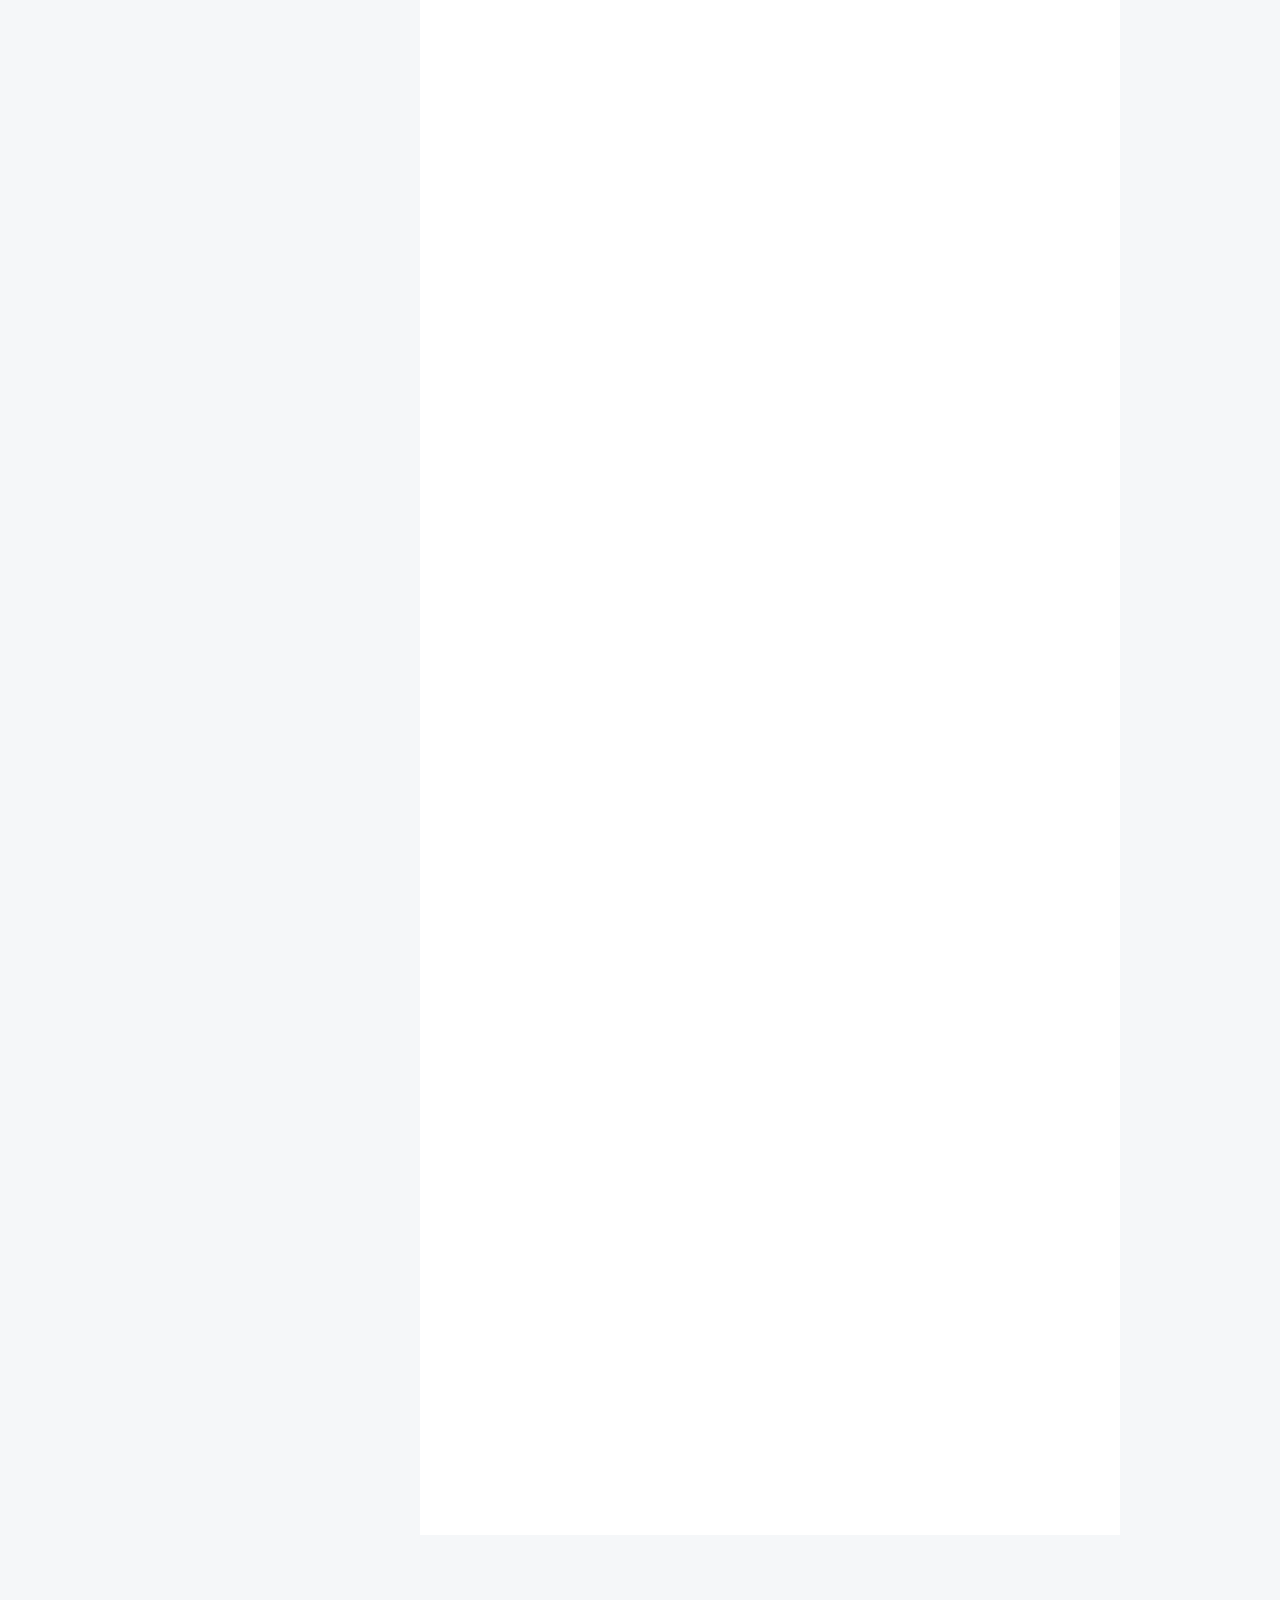
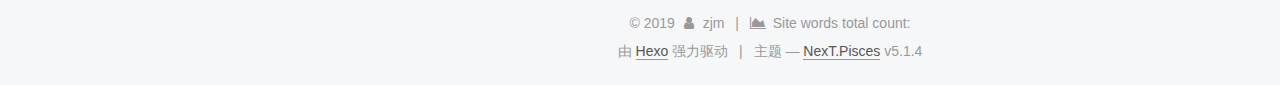
==== commit a6771890: "Site updated: 2019-02-10 17:08:11" ====
--- a/index.html
+++ b/index.html
@@ -249,6 +249,161 @@
   
   
   <div class="post-block">
+    <link itemprop="mainEntityOfPage" href="http://yoursite.com/2019/02/10/eclipse中启动tomcat时-出现404/">
+
+    <span hidden itemprop="author" itemscope="" itemtype="http://schema.org/Person">
+      <meta itemprop="name" content="zjm">
+      <meta itemprop="description" content="">
+      <meta itemprop="image" content="/images/avatar.png">
+    </span>
+
+    <span hidden itemprop="publisher" itemscope="" itemtype="http://schema.org/Organization">
+      <meta itemprop="name" content="Hexo">
+    </span>
+
+    
+      <header class="post-header">
+
+        
+        
+          <h1 class="post-title" itemprop="name headline">
+                
+                <a class="post-title-link" href="/2019/02/10/eclipse中启动tomcat时-出现404/" itemprop="url">eclipse中启动tomcat时 出现404</a></h1>
+        
+
+        <div class="post-meta">
+          <span class="post-time">
+            
+              <span class="post-meta-item-icon">
+                <i class="fa fa-calendar-o"></i>
+              </span>
+              
+                <span class="post-meta-item-text">发表于</span>
+              
+              <time title="创建于" itemprop="dateCreated datePublished" datetime="2019-02-10T16:19:23+08:00">
+                2019-02-10
+              </time>
+            
+
+            
+
+            
+          </span>
+
+          
+
+          
+            
+          
+
+          
+          
+             <span id="/2019/02/10/eclipse中启动tomcat时-出现404/" class="leancloud_visitors" data-flag-title="eclipse中启动tomcat时 出现404">
+               <span class="post-meta-divider">|</span>
+               <span class="post-meta-item-icon">
+                 <i class="fa fa-eye"></i>
+               </span>
+               
+                 <span class="post-meta-item-text">阅读次数&#58;</span>
+               
+                 <span class="leancloud-visitors-count"></span>
+             </span>
+          
+
+          
+
+          
+            <div class="post-wordcount">
+              
+                
+                <span class="post-meta-item-icon">
+                  <i class="fa fa-file-word-o"></i>
+                </span>
+                
+                  <span class="post-meta-item-text">字数统计&#58;</span>
+                
+                <span title="字数统计">
+                  
+                </span>
+              
+
+              
+
+              
+            </div>
+          
+
+          
+
+        </div>
+      </header>
+    
+
+    
+    
+    
+    <div class="post-body" itemprop="articleBody">
+
+      
+      
+
+      
+        
+          
+            <h1 id="问题描述："><a href="#问题描述：" class="headerlink" title="问题描述："></a>问题描述：</h1><p>   用eclipse打开运行tomcat时或输入<a href="https://localhost:8080/，显示404页面。当关闭eclipse后，手动打开tomcat再输入https://localhost:8080/显示的是tomcat的界面。" target="_blank" rel="noopener">https://localhost:8080/，显示404页面。当关闭eclipse后，手动打开tomcat再输入https://localhost:8080/显示的是tomcat的界面。</a></p>
+<h1 id="解决过程"><a href="#解决过程" class="headerlink" title="解决过程"></a>解决过程</h1><h2 id="第一步："><a href="#第一步：" class="headerlink" title="第一步："></a>第一步：</h2><p>   打开eclipse的下面的server（双击）<br><img src="/images/4.png" alt=""></p>
+<h2 id="第二步："><a href="#第二步：" class="headerlink" title="第二步："></a>第二步：</h2><p><img src="/images/5.png" alt=""><br><img src="/images/6.png" alt=""><br>   1.如果页面上的1中的那三个选项可选的话，就选择第二个选项Use Tomcat installation然后在2中将wptwebapps改为webapps重启eclipse后运行就可以了<br>   2.如果页面上1区域的三个选项不可选的话，删除安装tomcat文件下的webapps,重启eclipse重复上面操作。如果2操作还不能选择则再点击clean选项。<br>   3.如果还是不行可以试一下，先移除tomcat下的项目，再开始从第一个开始尝试。</p>
+<h2 id="最后："><a href="#最后：" class="headerlink" title="最后："></a>最后：</h2><p><img src="/images/7.png" alt=""><br>  在server options中勾选第二个选项publish。。。。</p>
+<h1 id="造成问题的其他可能和解决方法"><a href="#造成问题的其他可能和解决方法" class="headerlink" title="造成问题的其他可能和解决方法"></a>造成问题的其他可能和解决方法</h1><p>1.run as 中的run on server ,然后看到一个框架，别点finish,点击next，然后又出来个界面，有2个框，一个左边的是Available,右边的是Configured，看看右边这个框里是不是只有你的项目名，确定之后，finish,然后运行<br>2.<a href="https://blog.csdn.net/x123453316/article/details/80951239" target="_blank" rel="noopener">jsp文件位置</a><br>3.<a href="https://blog.csdn.net/u010587724/article/details/78912255" target="_blank" rel="noopener">其他方法</a></p>
+<h1 id="参考文档"><a href="#参考文档" class="headerlink" title="参考文档"></a>参考文档</h1><p><a href="https://blog.csdn.net/yhl_jxy/article/details/50422011?utm_source=copy" target="_blank" rel="noopener">eclipse+tomcat启动访问报404</a><br><a href="https://blog.csdn.net/lx678111/article/details/83062832" target="_blank" rel="noopener">eclipse 配置完tomcat 访问tomcat报404</a><br><a href="https://blog.csdn.net/qq_35609057/article/details/78981456" target="_blank" rel="noopener">轻松解决 eclipse 中启动tomcat时 出现404错误</a><br><a href="https://blog.csdn.net/hao134838/article/details/52467783" target="_blank" rel="noopener">解决eclipse中tomcat提示404问题</a><br><a href="https://blog.csdn.net/u011637069/article/details/53463490" target="_blank" rel="noopener">Eclipse中启动tomcat访问404解决及原因</a></p>
+
+          
+        
+      
+    </div>
+    
+    
+    
+
+    
+
+    
+
+    
+
+    <footer class="post-footer">
+      
+
+      
+
+      
+
+      
+      
+        <div class="post-eof"></div>
+      
+    </footer>
+  </div>
+  
+  
+  
+  </article>
+
+
+    
+      
+
+  
+
+  
+  
+  
+
+  <article class="post post-type-normal" itemscope="" itemtype="http://schema.org/Article">
+  
+  
+  
+  <div class="post-block">
     <link itemprop="mainEntityOfPage" href="http://yoursite.com/2019/01/23/数据库常用特殊语句/">
 
     <span hidden itemprop="author" itemscope="" itemtype="http://schema.org/Person">
@@ -1070,7 +1225,7 @@
               
                 <a href="/archives/">
               
-                  <span class="site-state-item-count">5</span>
+                  <span class="site-state-item-count">6</span>
                   <span class="site-state-item-name">日志</span>
                 </a>
               </div>
--- a/css/main.css
+++ b/css/main.css
@@ -1823,7 +1823,7 @@
   width: 4px;
   height: 4px;
   border-radius: 50%;
-  background: #91fff0;
+  background: #e0ffe2;
 }
 .links-of-blogroll {
   font-size: 13px;
@@ -2991,3 +2991,13 @@
     text-align: justify;
   }
 }
+.post-body a {
+  color: #0593d3;
+  border-bottom: none;
+  border-botttom: 1px solid #0593d3;
+}
+.post-body a:hover {
+  color: #fc6423;
+  border-bottom: none;
+  border-bottom: 1px solid #fc6423;
+}
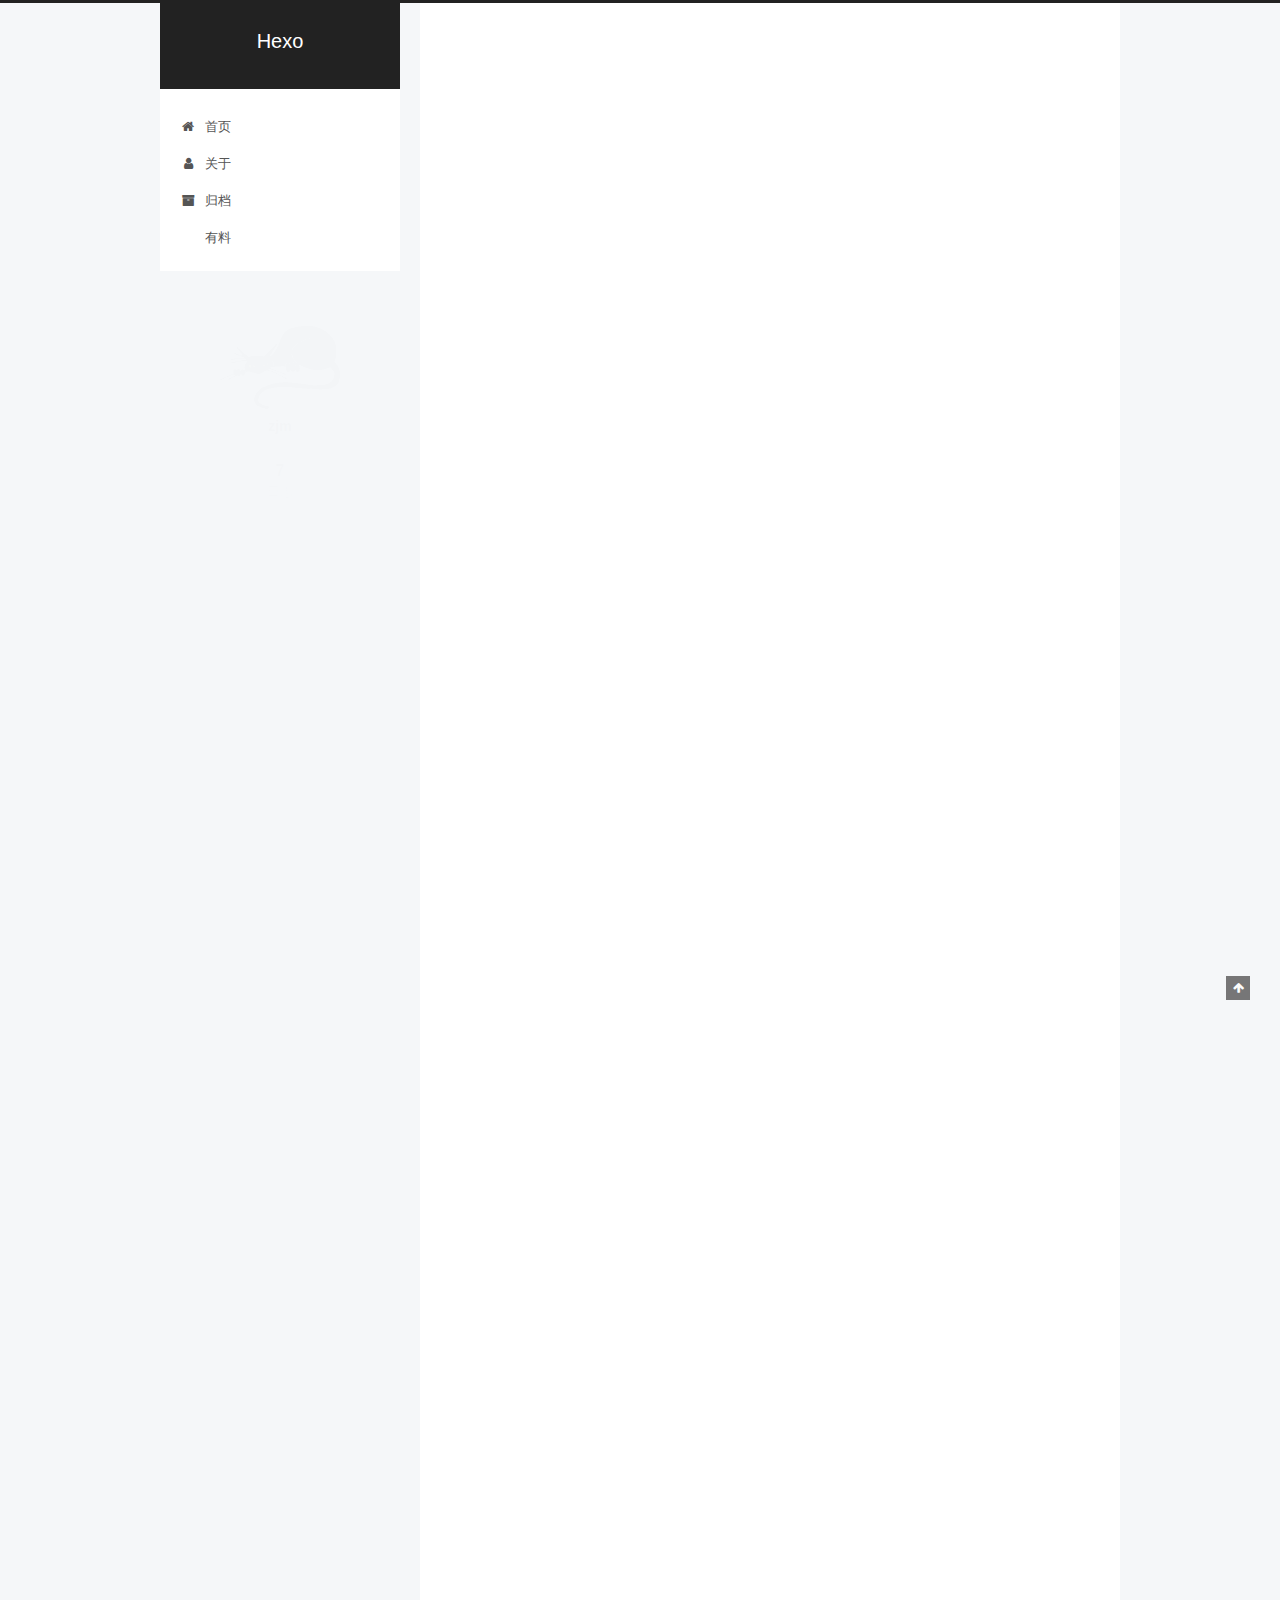
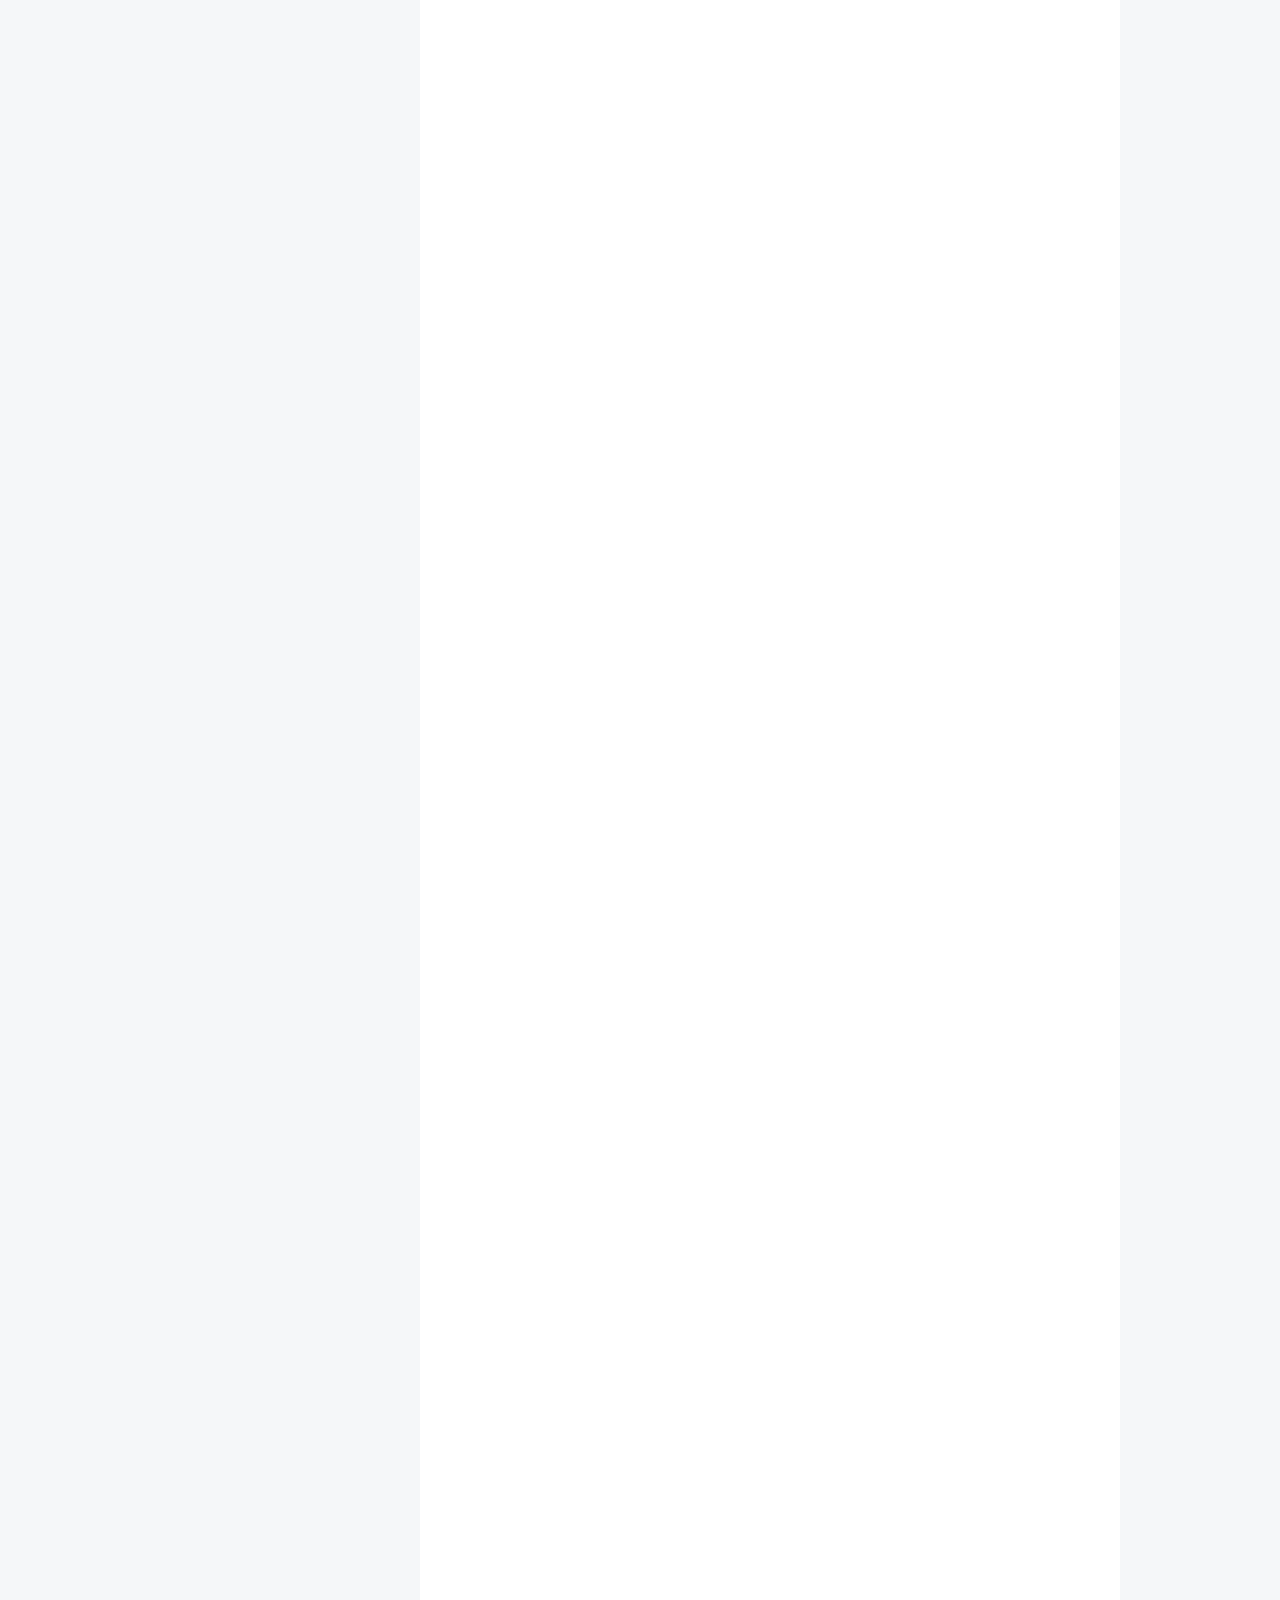
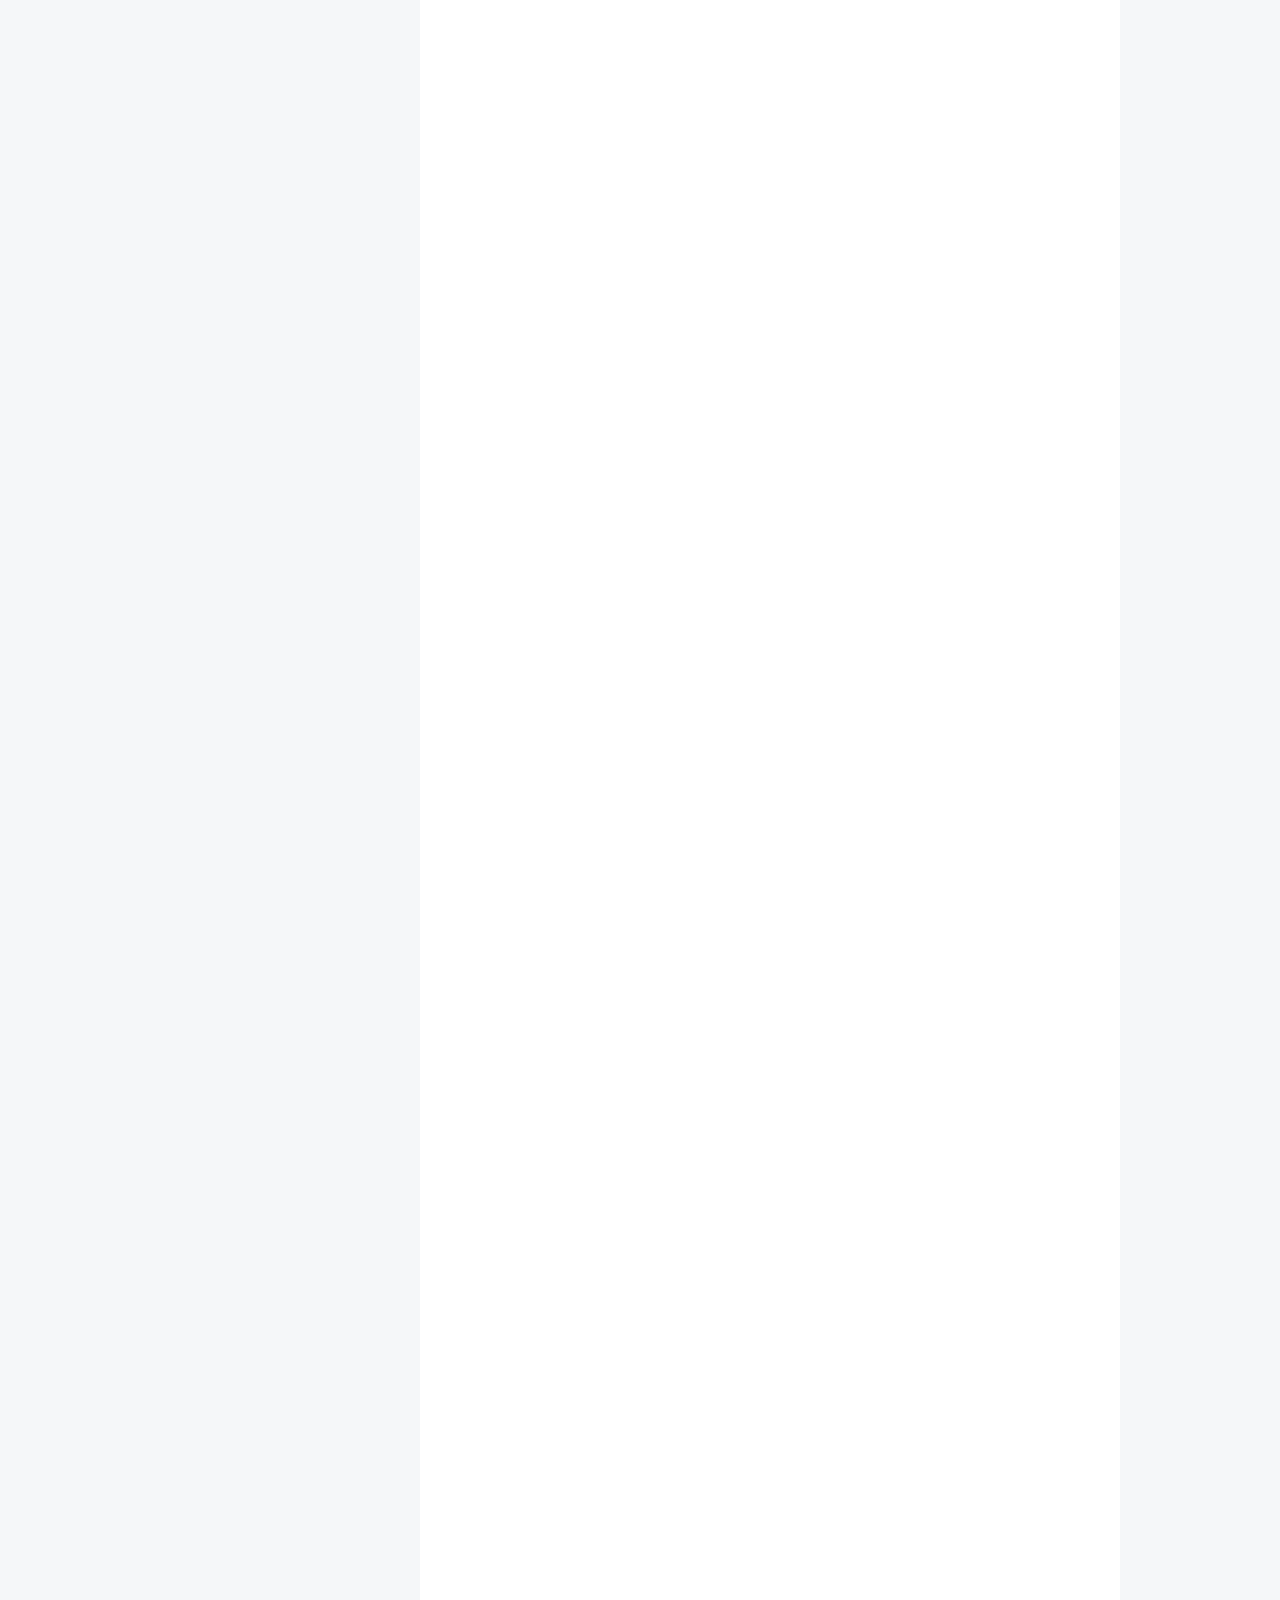
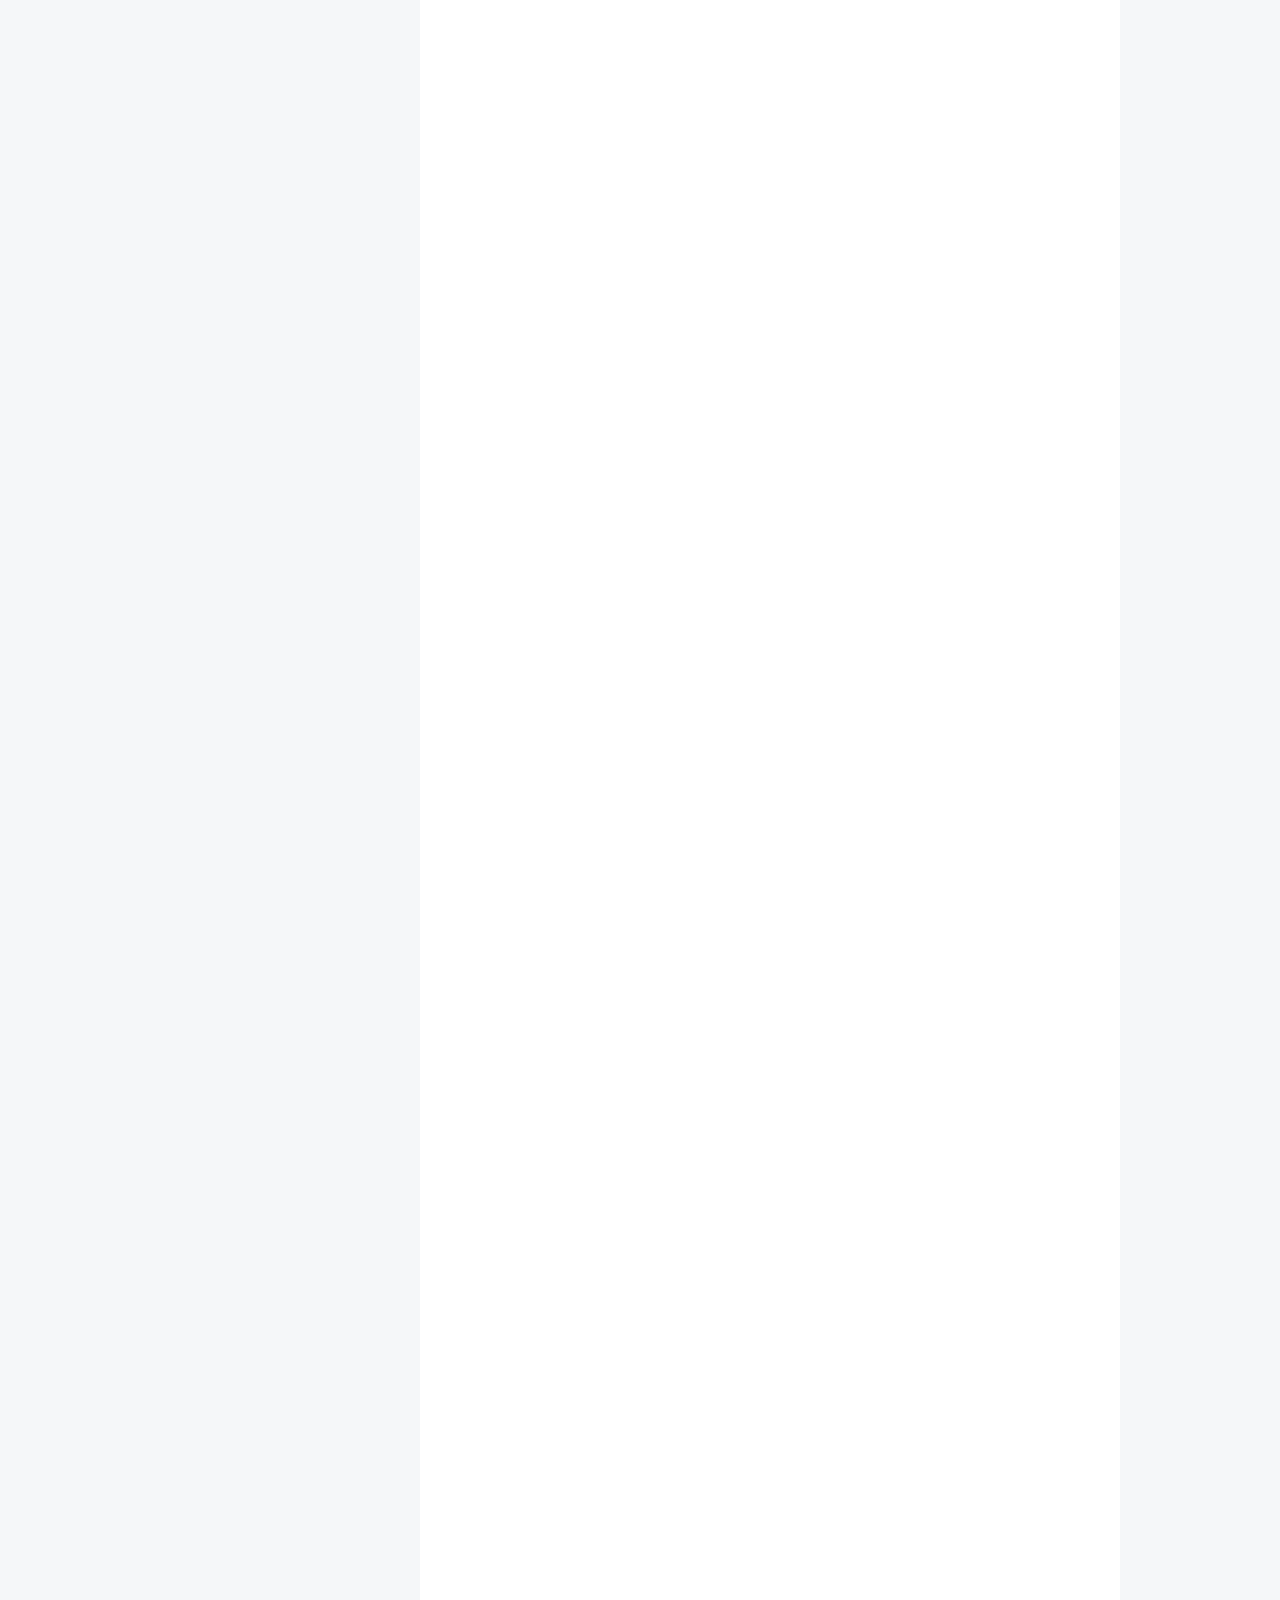
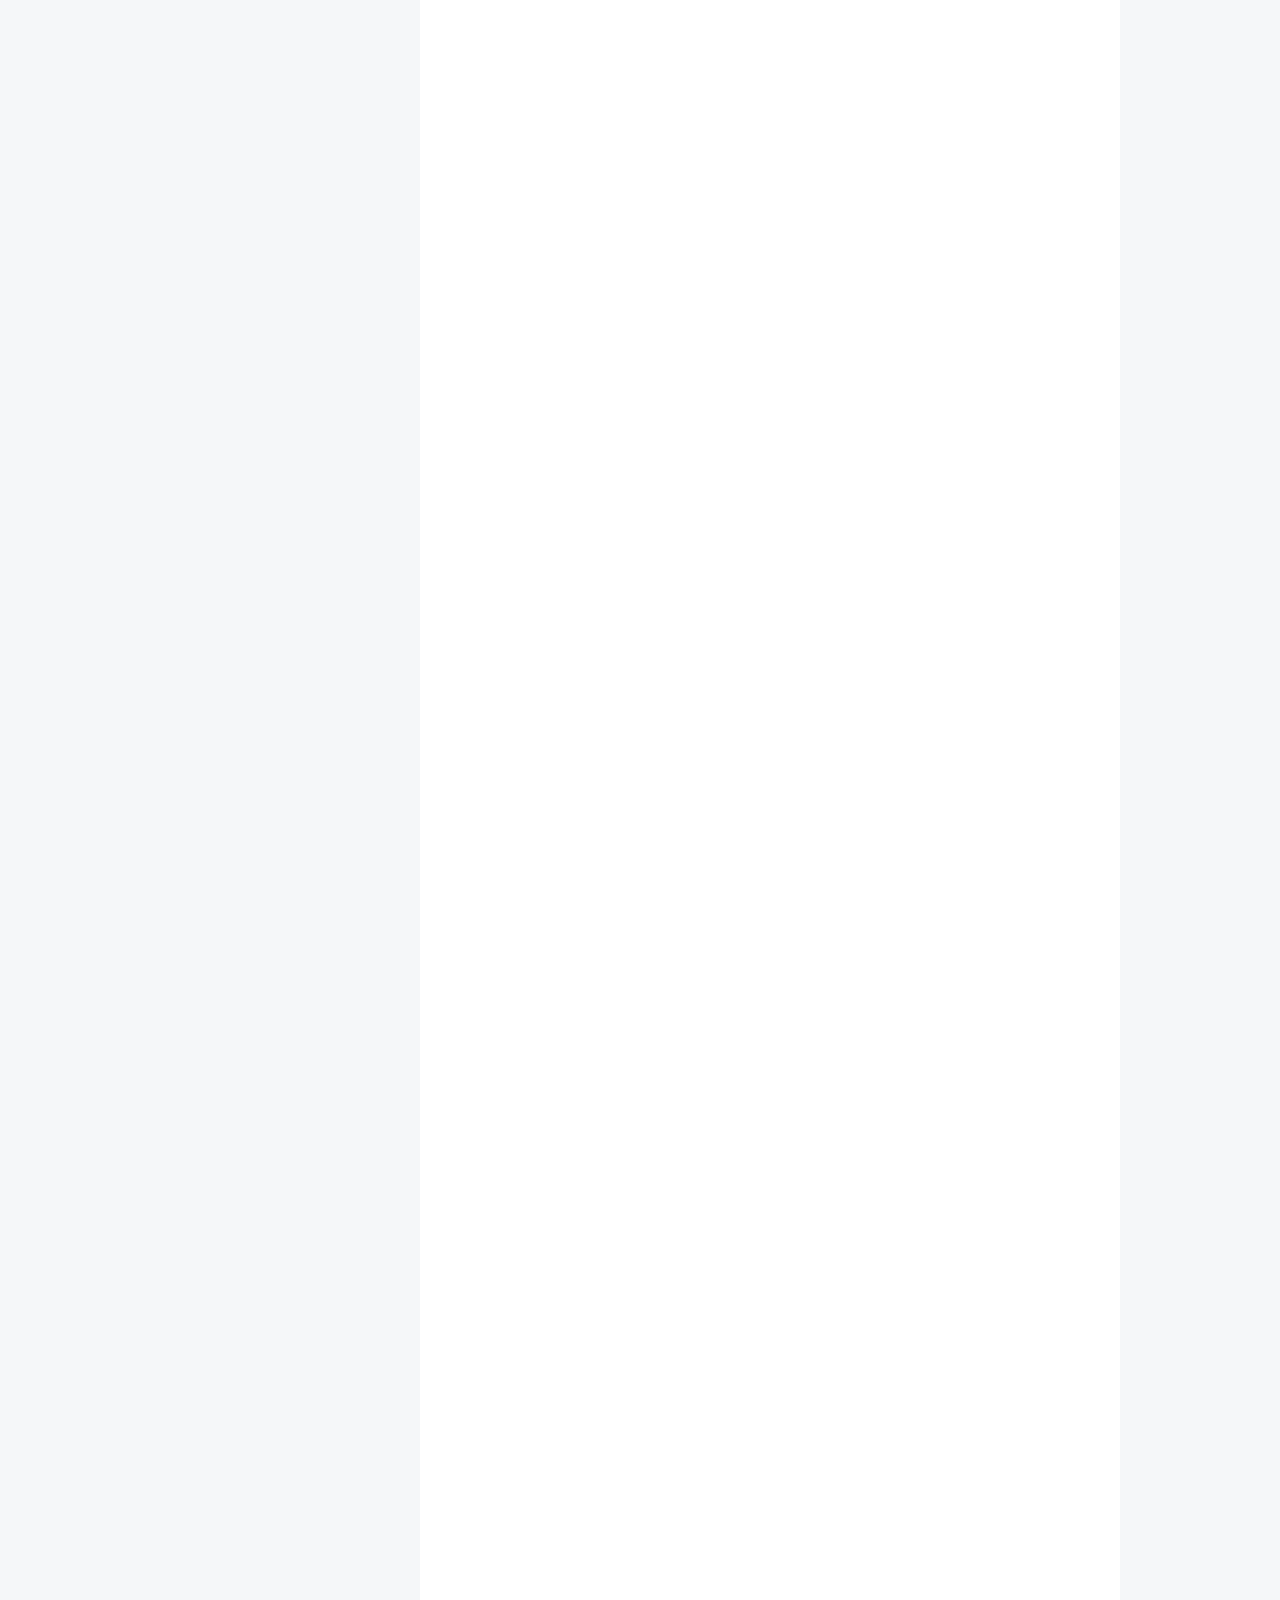
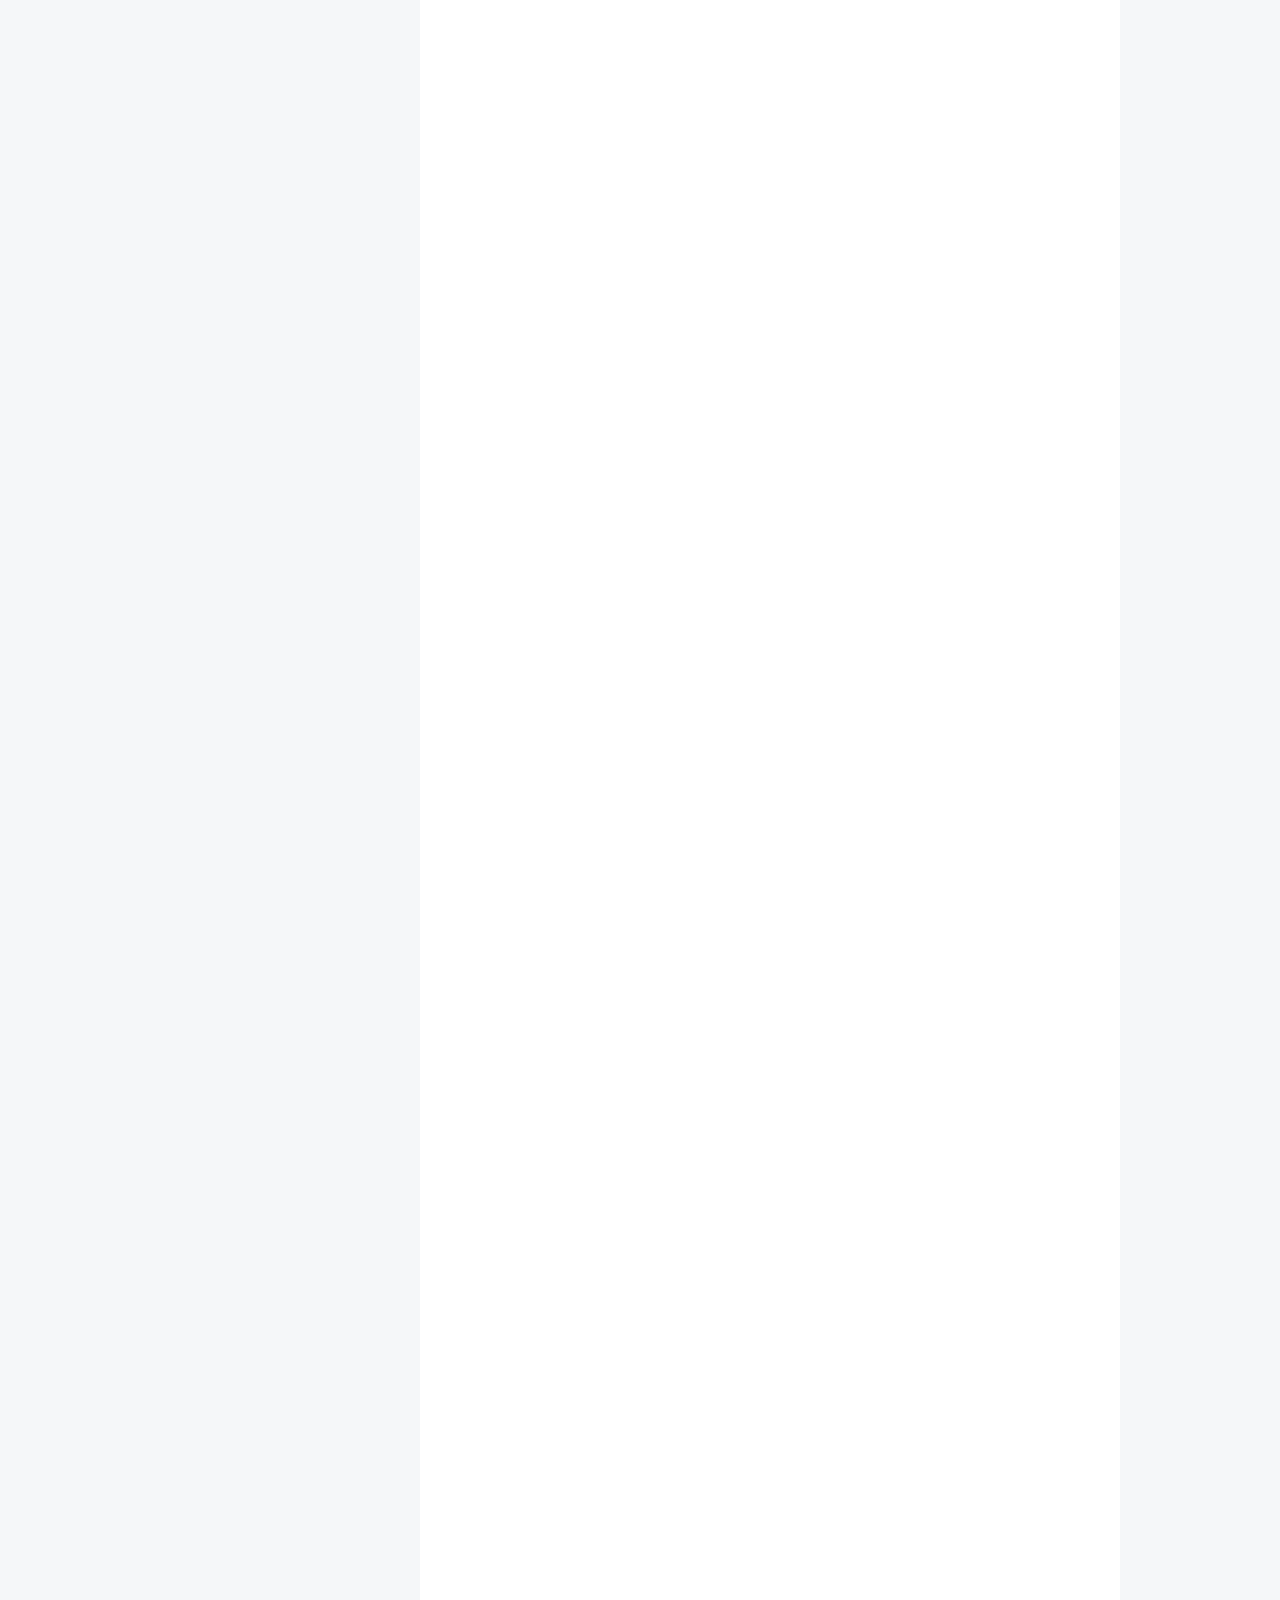
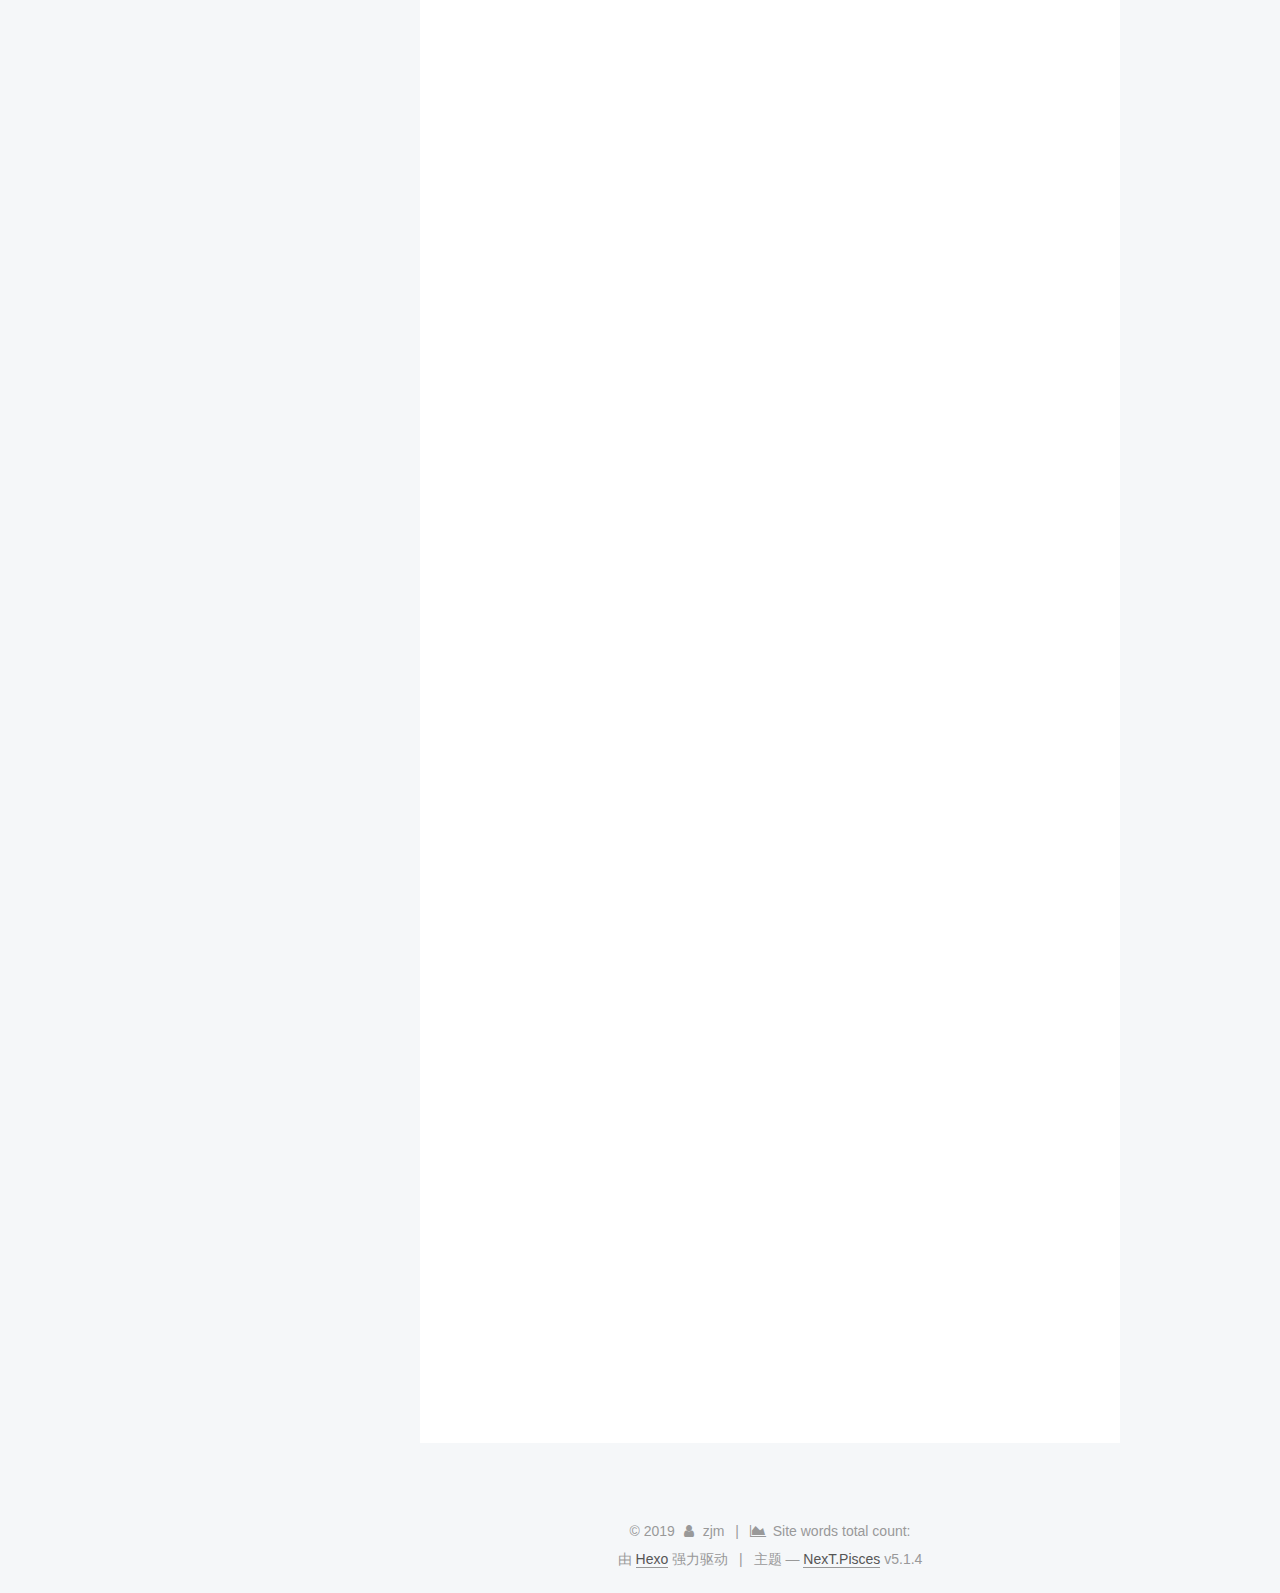
==== commit 570c04b0: "Site updated: 2019-03-02 23:22:05" ====
--- a/index.html
+++ b/index.html
@@ -249,6 +249,160 @@
   
   
   <div class="post-block">
+    <link itemprop="mainEntityOfPage" href="http://yoursite.com/2019/03/02/破解Myeclipse/">
+
+    <span hidden itemprop="author" itemscope="" itemtype="http://schema.org/Person">
+      <meta itemprop="name" content="zjm">
+      <meta itemprop="description" content="">
+      <meta itemprop="image" content="/images/avatar.png">
+    </span>
+
+    <span hidden itemprop="publisher" itemscope="" itemtype="http://schema.org/Organization">
+      <meta itemprop="name" content="Hexo">
+    </span>
+
+    
+      <header class="post-header">
+
+        
+        
+          <h1 class="post-title" itemprop="name headline">
+                
+                <a class="post-title-link" href="/2019/03/02/破解Myeclipse/" itemprop="url">破解Myeclipse</a></h1>
+        
+
+        <div class="post-meta">
+          <span class="post-time">
+            
+              <span class="post-meta-item-icon">
+                <i class="fa fa-calendar-o"></i>
+              </span>
+              
+                <span class="post-meta-item-text">发表于</span>
+              
+              <time title="创建于" itemprop="dateCreated datePublished" datetime="2019-03-02T22:40:37+08:00">
+                2019-03-02
+              </time>
+            
+
+            
+
+            
+          </span>
+
+          
+
+          
+            
+          
+
+          
+          
+             <span id="/2019/03/02/破解Myeclipse/" class="leancloud_visitors" data-flag-title="破解Myeclipse">
+               <span class="post-meta-divider">|</span>
+               <span class="post-meta-item-icon">
+                 <i class="fa fa-eye"></i>
+               </span>
+               
+                 <span class="post-meta-item-text">阅读次数&#58;</span>
+               
+                 <span class="leancloud-visitors-count"></span>
+             </span>
+          
+
+          
+
+          
+            <div class="post-wordcount">
+              
+                
+                <span class="post-meta-item-icon">
+                  <i class="fa fa-file-word-o"></i>
+                </span>
+                
+                  <span class="post-meta-item-text">字数统计&#58;</span>
+                
+                <span title="字数统计">
+                  
+                </span>
+              
+
+              
+
+              
+            </div>
+          
+
+          
+
+        </div>
+      </header>
+    
+
+    
+    
+    
+    <div class="post-body" itemprop="articleBody">
+
+      
+      
+
+      
+        
+          
+            <h1 id="第一步：下载Myeclipse安装"><a href="#第一步：下载Myeclipse安装" class="headerlink" title="第一步：下载Myeclipse安装"></a>第一步：下载Myeclipse安装</h1><h3 id="注意：在安装的最后一步不要打勾，即不要让它安装成功后自动运行。"><a href="#注意：在安装的最后一步不要打勾，即不要让它安装成功后自动运行。" class="headerlink" title="注意：在安装的最后一步不要打勾，即不要让它安装成功后自动运行。"></a>注意：在安装的最后一步不要打勾，即不要让它安装成功后自动运行。</h3><p><img src="/images/8.png" alt=""></p>
+<h1 id="第二步：下载破解文件"><a href="#第二步：下载破解文件" class="headerlink" title="第二步：下载破解文件"></a>第二步：下载破解文件</h1><p><img src="/images/9.png" alt=""><br>将其中path中的文件复制到下载的Myeclipse文件夹下的plugins文件夹里</p>
+<h3 id="注意：在复制粘贴后选择的是替换目标文件"><a href="#注意：在复制粘贴后选择的是替换目标文件" class="headerlink" title="注意：在复制粘贴后选择的是替换目标文件"></a>注意：在复制粘贴后选择的是替换目标文件</h3><h1 id="第三步：使用破解文件"><a href="#第三步：使用破解文件" class="headerlink" title="第三步：使用破解文件"></a>第三步：使用破解文件</h1><p>打开破解文件中的crack.bat</p>
+<h3 id="如果点击crack-bat后闪退即打不开，则很有可能是因为Java环境变量配置有问题，百度经验上的是错的。"><a href="#如果点击crack-bat后闪退即打不开，则很有可能是因为Java环境变量配置有问题，百度经验上的是错的。" class="headerlink" title="如果点击crack.bat后闪退即打不开，则很有可能是因为Java环境变量配置有问题，百度经验上的是错的。"></a>如果点击crack.bat后闪退即打不开，则很有可能是因为Java环境变量配置有问题，百度经验上的是错的。</h3><p>1.首先先用cmd中执行javac指令，如果结果出现的不是关于Java的一大堆结果则要重新配置一下环境。<br>2.这篇博客详细讲了如何配置<a href="https://www.cnblogs.com/Sunne/p/7998477.html" target="_blank" rel="noopener">关于jdk安装之后，javac不是命令的解法</a></p>
+<h3 id="后面如何破解以及如何汉化，资源等都在这篇博客中"><a href="#后面如何破解以及如何汉化，资源等都在这篇博客中" class="headerlink" title="后面如何破解以及如何汉化，资源等都在这篇博客中"></a>后面如何破解以及如何汉化，资源等都在这篇博客中</h3><p><a href="https://blog.csdn.net/qq_41928258/article/details/80055331" target="_blank" rel="noopener">myeclipse2017下载安装与破解详细教程</a><br><a href="https://blog.csdn.net/weixin_36438537/article/details/79462277" target="_blank" rel="noopener">其他可能遇到的问题的解决方法</a></p>
+
+          
+        
+      
+    </div>
+    
+    
+    
+
+    
+
+    
+
+    
+
+    <footer class="post-footer">
+      
+
+      
+
+      
+
+      
+      
+        <div class="post-eof"></div>
+      
+    </footer>
+  </div>
+  
+  
+  
+  </article>
+
+
+    
+      
+
+  
+
+  
+  
+  
+
+  <article class="post post-type-normal" itemscope="" itemtype="http://schema.org/Article">
+  
+  
+  
+  <div class="post-block">
     <link itemprop="mainEntityOfPage" href="http://yoursite.com/2019/02/10/eclipse中启动tomcat时-出现404/">
 
     <span hidden itemprop="author" itemscope="" itemtype="http://schema.org/Person">
@@ -1225,7 +1379,7 @@
               
                 <a href="/archives/">
               
-                  <span class="site-state-item-count">6</span>
+                  <span class="site-state-item-count">7</span>
                   <span class="site-state-item-name">日志</span>
                 </a>
               </div>
